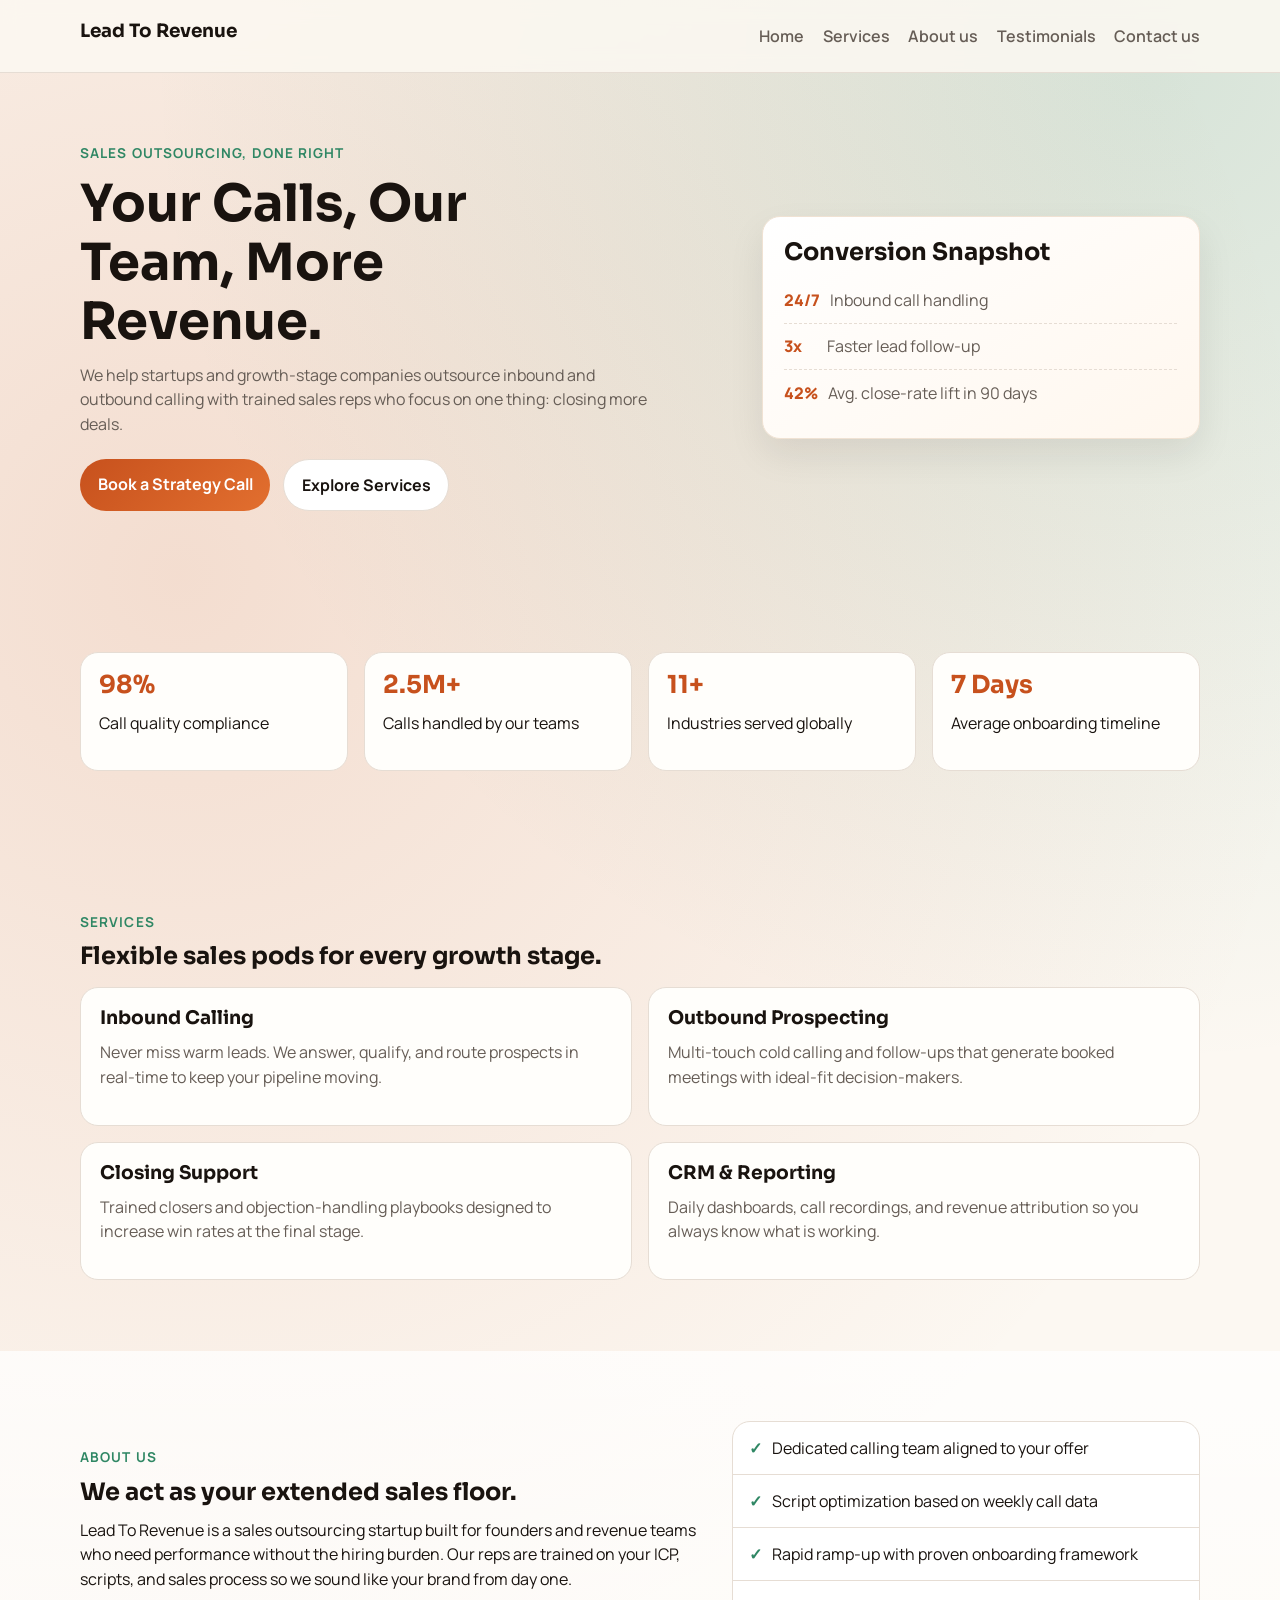
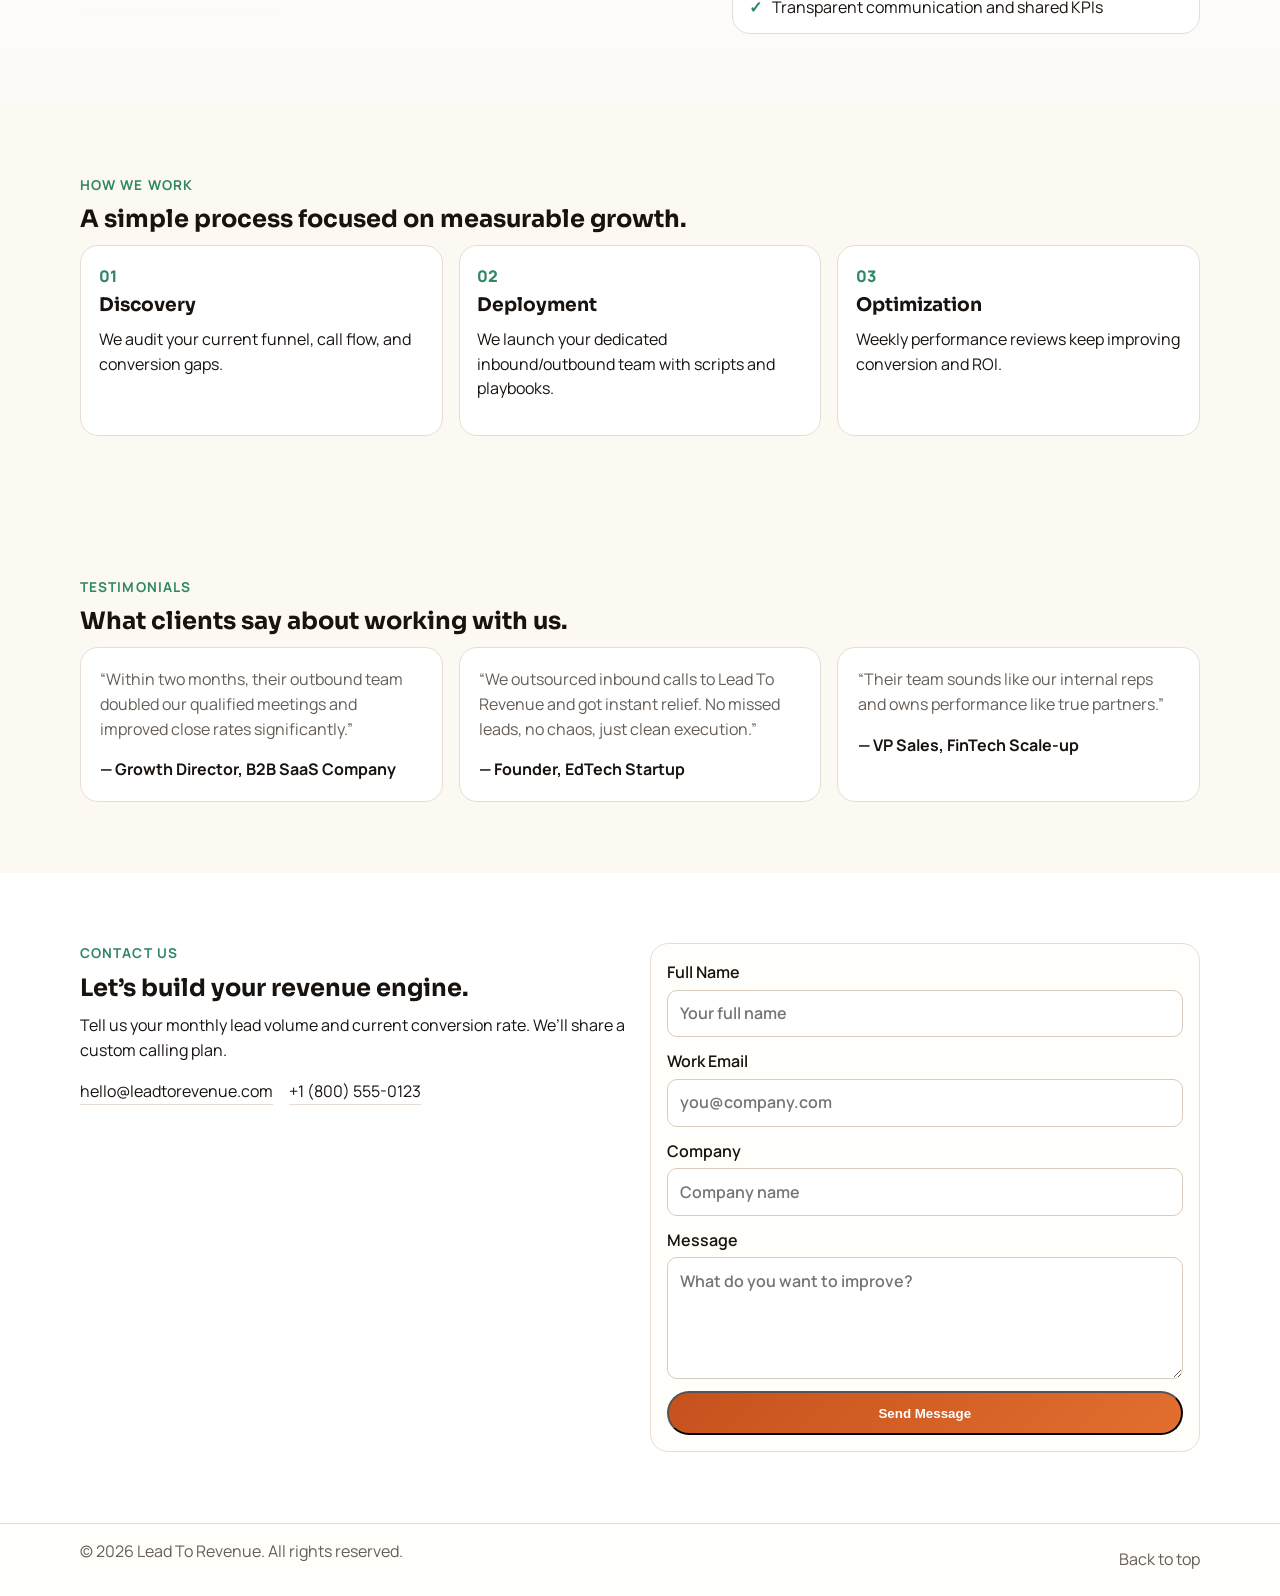
==== index.html @ 6b213354 "landing page" ====
<!DOCTYPE html>
<html lang="en">
  <head>
    <meta charset="UTF-8" />
    <meta name="viewport" content="width=device-width, initial-scale=1.0" />
    <title>Lead To Revenue | Sales Outsourcing That Closes</title>
    <meta
      name="description"
      content="Lead To Revenue helps growing companies outsource inbound and outbound calling with high-performing teams focused on conversions and revenue growth."
    />
    <link rel="preconnect" href="https://fonts.googleapis.com" />
    <link rel="preconnect" href="https://fonts.gstatic.com" crossorigin />
    <link
      href="https://fonts.googleapis.com/css2?family=Manrope:wght@400;500;600;700;800&family=Sora:wght@500;600;700;800&display=swap"
      rel="stylesheet"
    />
    <link rel="stylesheet" href="styles.css" />
  </head>
  <body>
    <header class="site-header" id="home">
      <div class="container nav-wrap">
        <a class="logo" href="#home">Lead To Revenue</a>
        <button class="menu-btn" aria-label="Toggle navigation">Menu</button>
        <nav>
          <a href="#home">Home</a>
          <a href="#services">Services</a>
          <a href="#about">About us</a>
          <a href="#testimonials">Testimonials</a>
          <a href="#contact">Contact us</a>
        </nav>
      </div>
    </header>

    <main>
      <section class="hero section">
        <div class="container hero-grid">
          <div>
            <p class="eyebrow">Sales Outsourcing, Done Right</p>
            <h1>Your Calls, Our Team, More Revenue.</h1>
            <p class="lead">
              We help startups and growth-stage companies outsource inbound and
              outbound calling with trained sales reps who focus on one thing:
              closing more deals.
            </p>
            <div class="hero-actions">
              <a class="btn btn-primary" href="#contact">Book a Strategy Call</a>
              <a class="btn btn-ghost" href="#services">Explore Services</a>
            </div>
          </div>
          <div class="hero-card">
            <h2>Conversion Snapshot</h2>
            <ul>
              <li><span>24/7</span> Inbound call handling</li>
              <li><span>3x</span> Faster lead follow-up</li>
              <li><span>42%</span> Avg. close-rate lift in 90 days</li>
            </ul>
          </div>
        </div>
      </section>

      <section class="section metrics">
        <div class="container metrics-grid">
          <article>
            <h3>98%</h3>
            <p>Call quality compliance</p>
          </article>
          <article>
            <h3>2.5M+</h3>
            <p>Calls handled by our teams</p>
          </article>
          <article>
            <h3>11+</h3>
            <p>Industries served globally</p>
          </article>
          <article>
            <h3>7 Days</h3>
            <p>Average onboarding timeline</p>
          </article>
        </div>
      </section>

      <section class="section" id="services">
        <div class="container">
          <p class="eyebrow">Services</p>
          <h2>Flexible sales pods for every growth stage.</h2>
          <div class="services-grid">
            <article class="service-card">
              <h3>Inbound Calling</h3>
              <p>
                Never miss warm leads. We answer, qualify, and route prospects
                in real-time to keep your pipeline moving.
              </p>
            </article>
            <article class="service-card">
              <h3>Outbound Prospecting</h3>
              <p>
                Multi-touch cold calling and follow-ups that generate booked
                meetings with ideal-fit decision-makers.
              </p>
            </article>
            <article class="service-card">
              <h3>Closing Support</h3>
              <p>
                Trained closers and objection-handling playbooks designed to
                increase win rates at the final stage.
              </p>
            </article>
            <article class="service-card">
              <h3>CRM & Reporting</h3>
              <p>
                Daily dashboards, call recordings, and revenue attribution so
                you always know what is working.
              </p>
            </article>
          </div>
        </div>
      </section>

      <section class="section split" id="about">
        <div class="container split-grid">
          <div>
            <p class="eyebrow">About us</p>
            <h2>We act as your extended sales floor.</h2>
            <p>
              Lead To Revenue is a sales outsourcing startup built for founders
              and revenue teams who need performance without the hiring burden.
              Our reps are trained on your ICP, scripts, and sales process so we
              sound like your brand from day one.
            </p>
          </div>
          <ul class="checklist">
            <li>Dedicated calling team aligned to your offer</li>
            <li>Script optimization based on weekly call data</li>
            <li>Rapid ramp-up with proven onboarding framework</li>
            <li>Transparent communication and shared KPIs</li>
          </ul>
        </div>
      </section>

      <section class="section" id="process">
        <div class="container">
          <p class="eyebrow">How we work</p>
          <h2>A simple process focused on measurable growth.</h2>
          <div class="process-grid">
            <article>
              <span>01</span>
              <h3>Discovery</h3>
              <p>We audit your current funnel, call flow, and conversion gaps.</p>
            </article>
            <article>
              <span>02</span>
              <h3>Deployment</h3>
              <p>
                We launch your dedicated inbound/outbound team with scripts and
                playbooks.
              </p>
            </article>
            <article>
              <span>03</span>
              <h3>Optimization</h3>
              <p>
                Weekly performance reviews keep improving conversion and ROI.
              </p>
            </article>
          </div>
        </div>
      </section>

      <section class="section" id="testimonials">
        <div class="container">
          <p class="eyebrow">Testimonials</p>
          <h2>What clients say about working with us.</h2>
          <div class="testimonials-grid">
            <blockquote>
              “Within two months, their outbound team doubled our qualified
              meetings and improved close rates significantly.”
              <cite>— Growth Director, B2B SaaS Company</cite>
            </blockquote>
            <blockquote>
              “We outsourced inbound calls to Lead To Revenue and got instant
              relief. No missed leads, no chaos, just clean execution.”
              <cite>— Founder, EdTech Startup</cite>
            </blockquote>
            <blockquote>
              “Their team sounds like our internal reps and owns performance like
              true partners.”
              <cite>— VP Sales, FinTech Scale-up</cite>
            </blockquote>
          </div>
        </div>
      </section>

      <section class="section contact" id="contact">
        <div class="container contact-grid">
          <div>
            <p class="eyebrow">Contact us</p>
            <h2>Let’s build your revenue engine.</h2>
            <p>
              Tell us your monthly lead volume and current conversion rate. We’ll
              share a custom calling plan.
            </p>
            <div class="contact-links">
              <a href="mailto:hello@leadtorevenue.com">hello@leadtorevenue.com</a>
              <a href="tel:+18005550123">+1 (800) 555-0123</a>
            </div>
          </div>
          <form class="contact-form">
            <label>
              Full Name
              <input type="text" name="name" placeholder="Your full name" required />
            </label>
            <label>
              Work Email
              <input type="email" name="email" placeholder="you@company.com" required />
            </label>
            <label>
              Company
              <input type="text" name="company" placeholder="Company name" required />
            </label>
            <label>
              Message
              <textarea name="message" rows="4" placeholder="What do you want to improve?" required></textarea>
            </label>
            <button type="submit" class="btn btn-primary">Send Message</button>
          </form>
        </div>
      </section>
    </main>

    <footer class="site-footer">
      <div class="container footer-wrap">
        <p>© <span id="year"></span> Lead To Revenue. All rights reserved.</p>
        <a href="#home">Back to top</a>
      </div>
    </footer>

    <script src="script.js"></script>
  </body>
</html>
---- styles.css ----
:root {
  --bg: #fcf8f2;
  --bg-alt: #fffefb;
  --text: #19130f;
  --muted: #665d56;
  --line: #e6ddd4;
  --brand: #c7511d;
  --brand-2: #2f8764;
  --card: #fff7ee;
  --radius: 18px;
  --shadow: 0 16px 36px rgba(26, 15, 8, 0.08);
}

* {
  box-sizing: border-box;
}

html {
  scroll-behavior: smooth;
}

body {
  margin: 0;
  color: var(--text);
  font-family: "Manrope", sans-serif;
  background:
    radial-gradient(circle at 14% 18%, rgba(199, 81, 29, 0.16), transparent 40%),
    radial-gradient(circle at 90% 2%, rgba(47, 135, 100, 0.18), transparent 30%),
    var(--bg);
  line-height: 1.55;
}

h1,
h2,
h3,
.logo {
  font-family: "Sora", sans-serif;
  margin: 0 0 0.7rem;
  line-height: 1.15;
}

p {
  margin: 0 0 1rem;
}

a {
  color: inherit;
  text-decoration: none;
}

.container {
  width: min(1120px, calc(100% - 2.4rem));
  margin-inline: auto;
}

.section {
  padding: 4.4rem 0;
}

.eyebrow {
  font-size: 0.85rem;
  letter-spacing: 0.08em;
  text-transform: uppercase;
  color: var(--brand-2);
  font-weight: 700;
  margin-bottom: 0.65rem;
}

.site-header {
  position: sticky;
  top: 0;
  z-index: 10;
  backdrop-filter: blur(10px);
  background: rgba(252, 248, 242, 0.86);
  border-bottom: 1px solid var(--line);
}

.nav-wrap {
  display: flex;
  align-items: center;
  justify-content: space-between;
  gap: 1rem;
  min-height: 72px;
}

.logo {
  font-size: 1.15rem;
  font-weight: 700;
}

nav {
  display: flex;
  gap: 1.15rem;
  font-weight: 600;
  color: var(--muted);
}

nav a:hover {
  color: var(--brand);
}

.menu-btn {
  display: none;
  border: 1px solid var(--line);
  background: #fff;
  border-radius: 999px;
  padding: 0.5rem 0.85rem;
  font-weight: 700;
}

.hero-grid {
  display: grid;
  grid-template-columns: 1.2fr 0.8fr;
  gap: 1.5rem;
  align-items: center;
}

h1 {
  font-size: clamp(2rem, 4vw, 3.3rem);
  max-width: 11ch;
}

.lead {
  max-width: 58ch;
  color: var(--muted);
}

.hero-actions {
  display: flex;
  gap: 0.8rem;
  margin-top: 1.4rem;
}

.btn {
  padding: 0.78rem 1.1rem;
  border-radius: 999px;
  font-weight: 700;
  transition: transform 180ms ease;
}

.btn:hover {
  transform: translateY(-2px);
}

.btn-primary {
  background: linear-gradient(135deg, var(--brand), #e26f2f);
  color: #fff;
}

.btn-ghost {
  border: 1px solid var(--line);
  background: #fff;
}

.hero-card {
  background: linear-gradient(150deg, #fff, var(--card));
  border: 1px solid #f0e2d3;
  border-radius: var(--radius);
  box-shadow: var(--shadow);
  padding: 1.35rem;
}

.hero-card ul {
  list-style: none;
  margin: 0;
  padding: 0;
}

.hero-card li {
  display: flex;
  gap: 0.6rem;
  padding: 0.65rem 0;
  border-top: 1px dashed var(--line);
  color: var(--muted);
}

.hero-card li:first-child {
  border-top: 0;
}

.hero-card span {
  color: var(--brand);
  font-weight: 800;
  min-width: 3ch;
}

.metrics-grid,
.services-grid,
.testimonials-grid,
.process-grid {
  display: grid;
  gap: 1rem;
}

.metrics-grid {
  grid-template-columns: repeat(4, minmax(0, 1fr));
}

.metrics article {
  border: 1px solid var(--line);
  border-radius: var(--radius);
  padding: 1.15rem;
  background: var(--bg-alt);
}

.metrics h3 {
  font-size: 1.55rem;
  color: var(--brand);
}

.services-grid {
  grid-template-columns: repeat(2, minmax(0, 1fr));
  margin-top: 1rem;
}

.service-card {
  background: var(--bg-alt);
  border: 1px solid var(--line);
  border-radius: var(--radius);
  padding: 1.2rem;
}

.service-card p,
blockquote {
  color: var(--muted);
}

.split {
  background: linear-gradient(180deg, rgba(255, 255, 255, 0.75), rgba(255, 255, 255, 0.45));
}

.split-grid {
  display: grid;
  grid-template-columns: 1.15fr 0.85fr;
  gap: 1.2rem;
  align-items: center;
}

.checklist {
  list-style: none;
  margin: 0;
  padding: 0;
  background: #fff;
  border: 1px solid var(--line);
  border-radius: var(--radius);
}

.checklist li {
  padding: 0.85rem 1rem;
  border-top: 1px solid var(--line);
}

.checklist li:first-child {
  border-top: 0;
}

.checklist li::before {
  content: "✓";
  color: var(--brand-2);
  margin-right: 0.6rem;
  font-weight: 700;
}

.process-grid {
  grid-template-columns: repeat(3, minmax(0, 1fr));
}

.process-grid article {
  border-radius: var(--radius);
  padding: 1.1rem;
  border: 1px solid var(--line);
  background: #fff;
}

.process-grid span {
  display: inline-block;
  font-weight: 800;
  color: var(--brand-2);
  margin-bottom: 0.35rem;
}

.testimonials-grid {
  grid-template-columns: repeat(3, minmax(0, 1fr));
}

blockquote {
  margin: 0;
  border-radius: var(--radius);
  padding: 1.2rem;
  background: #fff;
  border: 1px solid var(--line);
}

cite {
  display: block;
  margin-top: 1rem;
  color: var(--text);
  font-style: normal;
  font-weight: 700;
}

.contact {
  background: #fff;
}

.contact-grid {
  display: grid;
  grid-template-columns: 1fr 1fr;
  gap: 1.2rem;
}

.contact-links {
  display: flex;
  gap: 1rem;
  flex-wrap: wrap;
}

.contact-links a {
  border-bottom: 1px solid var(--line);
}

.contact-form {
  display: grid;
  gap: 0.75rem;
  border: 1px solid var(--line);
  border-radius: var(--radius);
  padding: 1rem;
  background: var(--bg-alt);
}

label {
  display: grid;
  gap: 0.3rem;
  font-weight: 600;
}

input,
textarea {
  width: 100%;
  border: 1px solid #d8cbc0;
  border-radius: 10px;
  padding: 0.65rem 0.75rem;
  font: inherit;
}

.site-footer {
  border-top: 1px solid var(--line);
  background: var(--bg-alt);
}

.footer-wrap {
  display: flex;
  justify-content: space-between;
  align-items: center;
  min-height: 72px;
  color: var(--muted);
}

@media (max-width: 920px) {
  .hero-grid,
  .split-grid,
  .contact-grid,
  .process-grid,
  .testimonials-grid,
  .metrics-grid,
  .services-grid {
    grid-template-columns: 1fr;
  }

  .menu-btn {
    display: inline-flex;
  }

  nav {
    position: absolute;
    top: 72px;
    right: 1.1rem;
    left: 1.1rem;
    border: 1px solid var(--line);
    border-radius: 16px;
    padding: 0.8rem;
    background: #fffcf8;
    flex-direction: column;
    transform-origin: top;
    transform: scaleY(0);
    opacity: 0;
    pointer-events: none;
    transition: 160ms ease;
  }

  body.menu-open nav {
    transform: scaleY(1);
    opacity: 1;
    pointer-events: auto;
  }
}
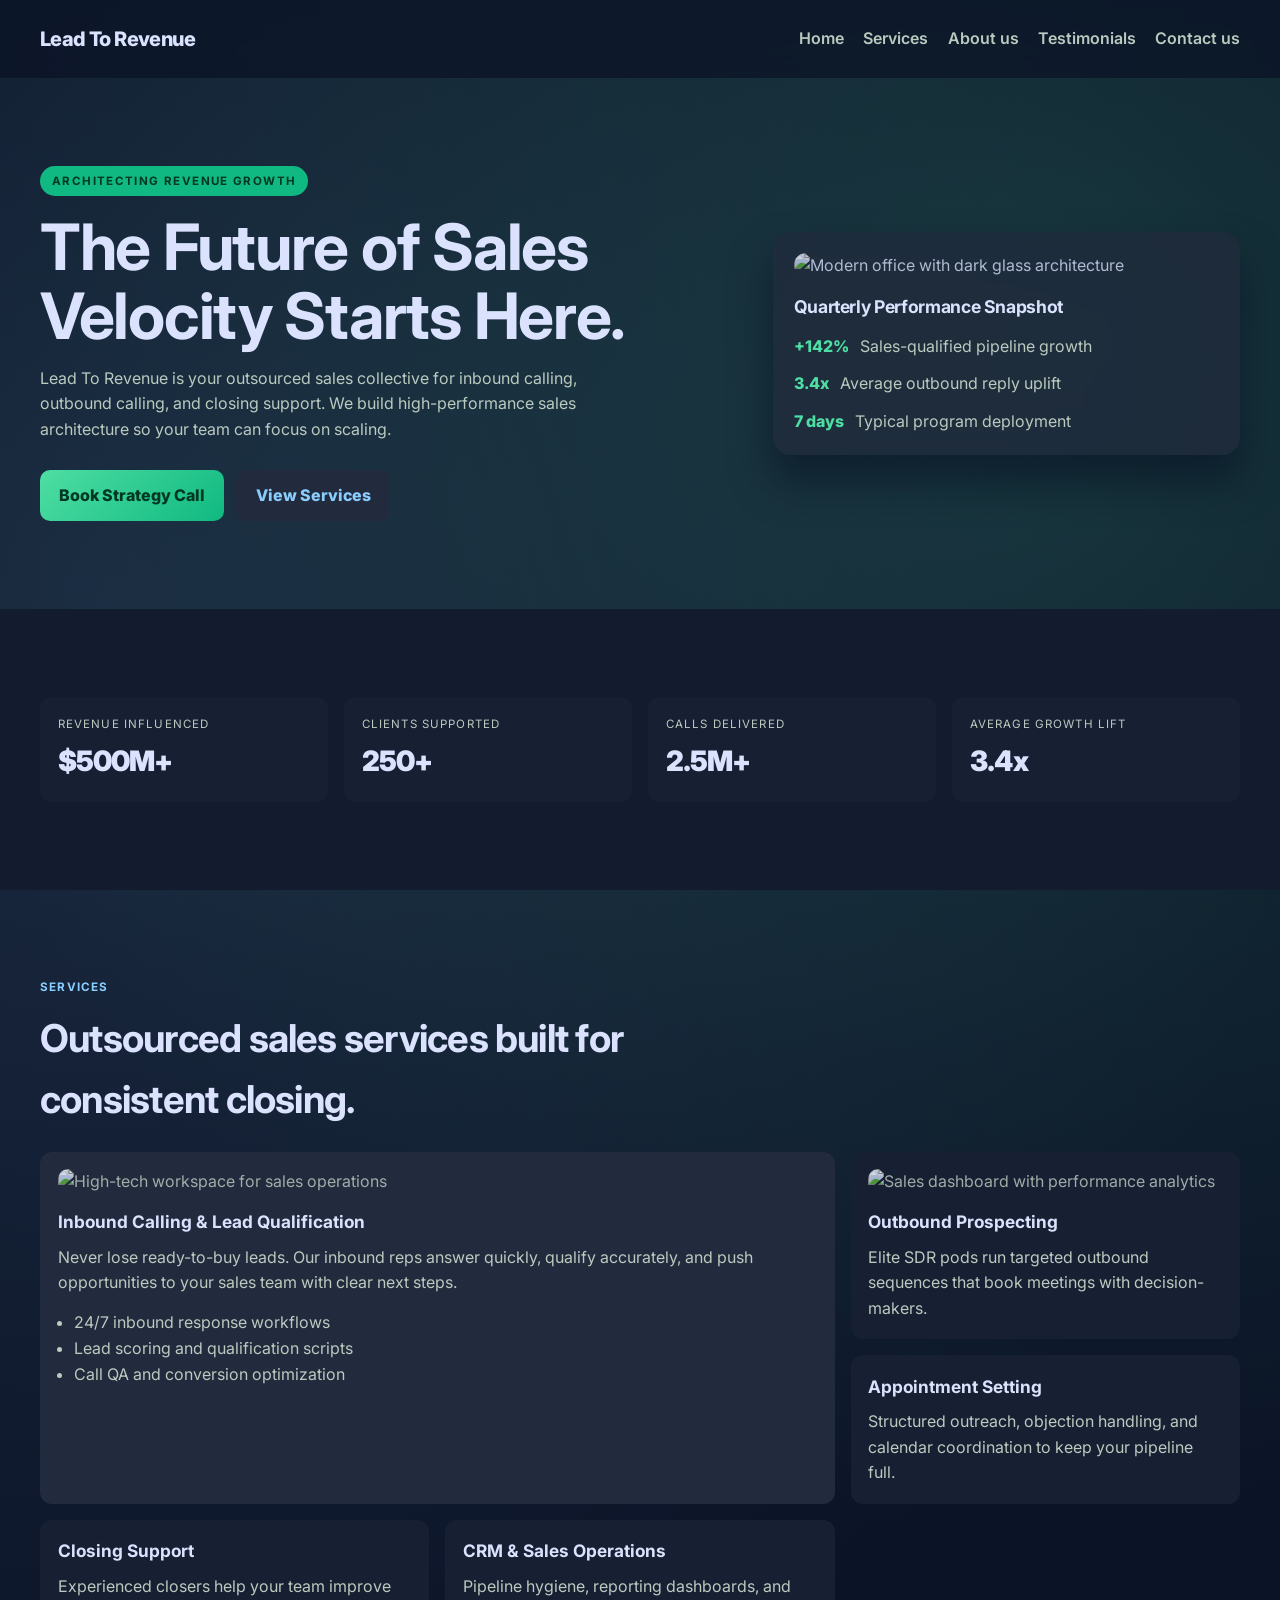
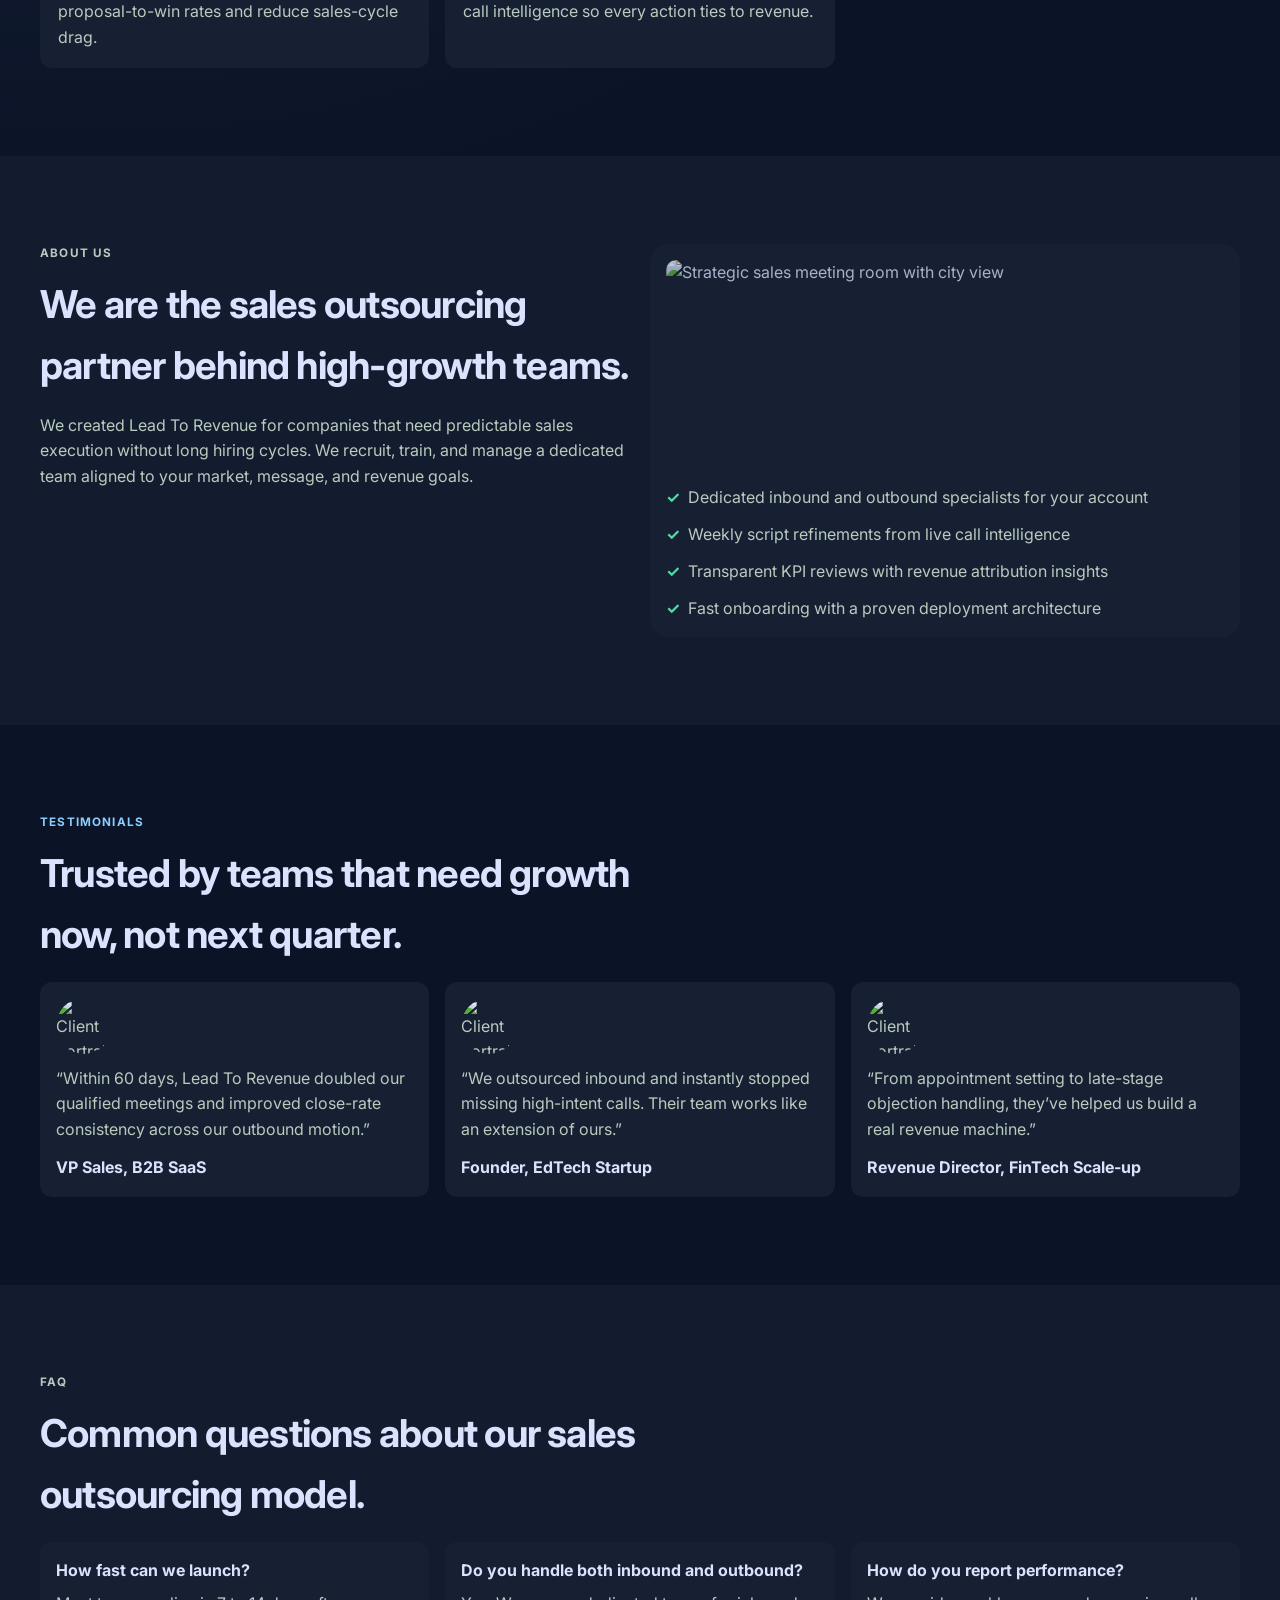
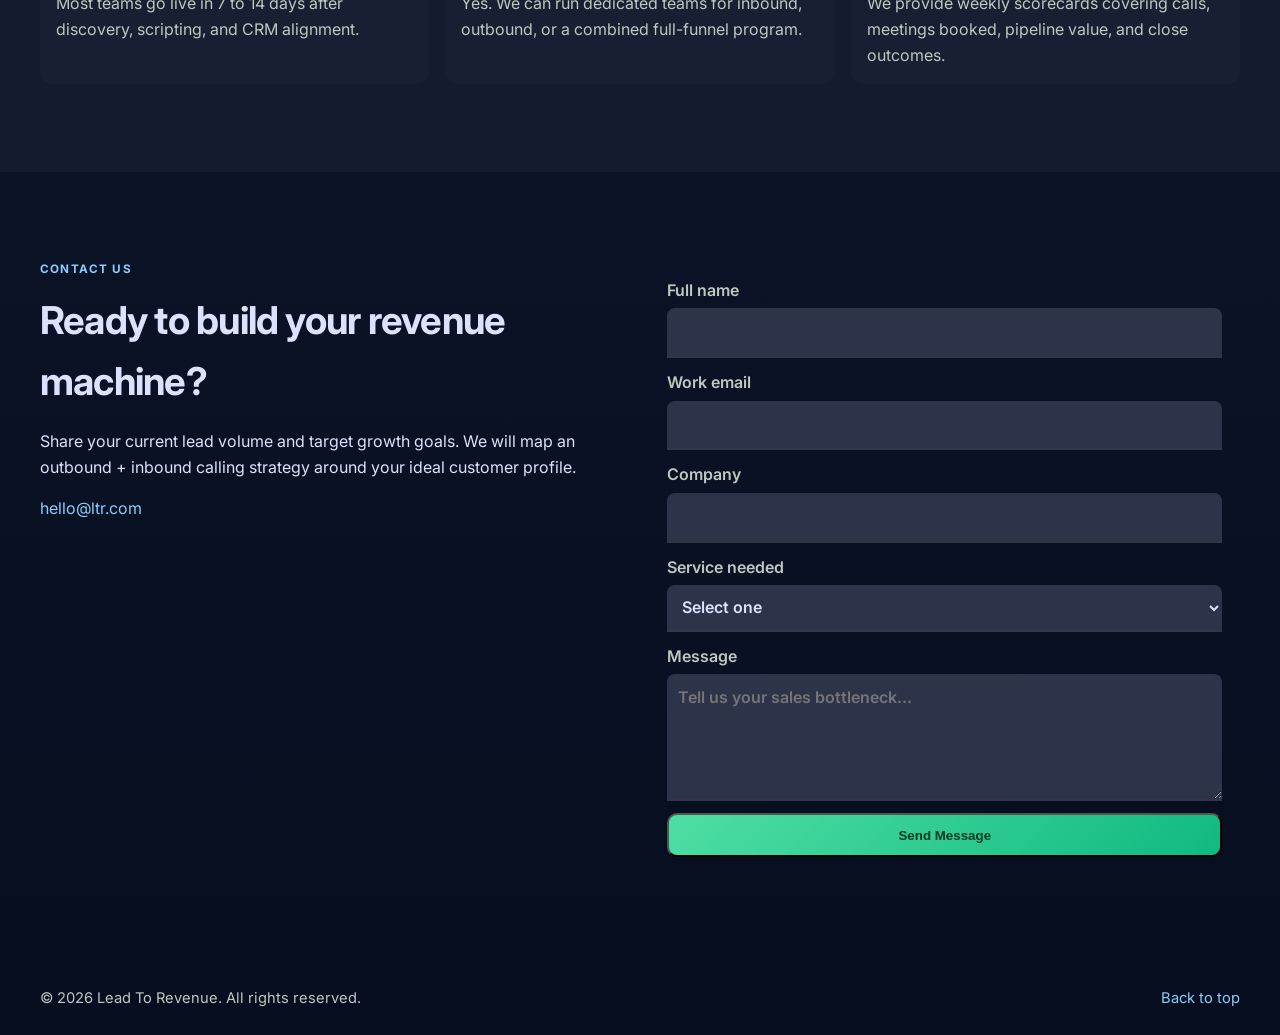
==== commit 1f27565e: "UI major revamp" ====
--- a/index.html
+++ b/index.html
@@ -3,25 +3,78 @@
   <head>
     <meta charset="UTF-8" />
     <meta name="viewport" content="width=device-width, initial-scale=1.0" />
-    <title>Lead To Revenue | Sales Outsourcing That Closes</title>
+    <title>Lead To Revenue | Sales Outsourcing for Inbound, Outbound & Closers</title>
     <meta
       name="description"
-      content="Lead To Revenue helps growing companies outsource inbound and outbound calling with high-performing teams focused on conversions and revenue growth."
-    />
+      content="Lead To Revenue helps companies outsource inbound calling, outbound prospecting, and closing support with a high-performance sales collective that drives qualified pipeline and revenue growth."
+    />
+    <meta
+      name="keywords"
+      content="sales outsourcing, inbound calling, outbound calling, appointment setting, SDR outsourcing, remote closers, lead generation, B2B sales support"
+    />
+    <meta name="robots" content="index,follow" />
+    <meta name="author" content="Lead To Revenue" />
+    <link rel="canonical" href="https://leadtorevenue.com/" />
+
+    <meta property="og:type" content="website" />
+    <meta property="og:title" content="Lead To Revenue | Sales Outsourcing That Closes" />
+    <meta
+      property="og:description"
+      content="Scale your revenue engine with outsourced inbound and outbound calling teams plus expert closing support."
+    />
+    <meta property="og:url" content="https://leadtorevenue.com/" />
+    <meta property="og:site_name" content="Lead To Revenue" />
+    <meta property="og:image" content="https://lh3.googleusercontent.com/aida-public/[base64]" />
+
+    <meta name="twitter:card" content="summary_large_image" />
+    <meta name="twitter:title" content="Lead To Revenue | Sales Outsourcing That Closes" />
+    <meta
+      name="twitter:description"
+      content="Outsource inbound and outbound calling with a team focused on meetings, pipeline and closed revenue."
+    />
+    <meta name="twitter:image" content="https://lh3.googleusercontent.com/aida-public/[base64]" />
+
     <link rel="preconnect" href="https://fonts.googleapis.com" />
     <link rel="preconnect" href="https://fonts.gstatic.com" crossorigin />
     <link
-      href="https://fonts.googleapis.com/css2?family=Manrope:wght@400;500;600;700;800&family=Sora:wght@500;600;700;800&display=swap"
+      href="https://fonts.googleapis.com/css2?family=Inter:wght@400;500;600;700;800;900&display=swap"
       rel="stylesheet"
     />
-    <link rel="stylesheet" href="styles.css" />
+
+    <link rel="stylesheet" href="/styles.css" />
+
+    <script type="application/ld+json">
+      {
+        "@context": "https://schema.org",
+        "@type": "Organization",
+        "name": "Lead To Revenue",
+        "url": "https://leadtorevenue.com",
+        "logo": "https://leadtorevenue.com/logo.png",
+        "description": "Sales outsourcing company for inbound calling, outbound prospecting and closing support.",
+        "email": "hello@ltr.com",
+        "sameAs": []
+      }
+    </script>
+    <script type="application/ld+json">
+      {
+        "@context": "https://schema.org",
+        "@type": "Service",
+        "serviceType": "Sales Outsourcing",
+        "provider": {
+          "@type": "Organization",
+          "name": "Lead To Revenue"
+        },
+        "areaServed": "Global",
+        "description": "Outsourced inbound calling, outbound lead generation, appointment setting and closing support for growing companies."
+      }
+    </script>
   </head>
   <body>
     <header class="site-header" id="home">
       <div class="container nav-wrap">
-        <a class="logo" href="#home">Lead To Revenue</a>
-        <button class="menu-btn" aria-label="Toggle navigation">Menu</button>
-        <nav>
+        <a class="brand" href="#home" aria-label="Lead To Revenue home">Lead To Revenue</a>
+        <button class="menu-btn" type="button" aria-label="Open navigation" aria-expanded="false">Menu</button>
+        <nav class="main-nav" aria-label="Primary">
           <a href="#home">Home</a>
           <a href="#services">Services</a>
           <a href="#about">About us</a>
@@ -34,194 +87,238 @@
     <main>
       <section class="hero section">
         <div class="container hero-grid">
-          <div>
-            <p class="eyebrow">Sales Outsourcing, Done Right</p>
-            <h1>Your Calls, Our Team, More Revenue.</h1>
-            <p class="lead">
-              We help startups and growth-stage companies outsource inbound and
-              outbound calling with trained sales reps who focus on one thing:
-              closing more deals.
+          <div class="hero-copy">
+            <p class="chip">Architecting Revenue Growth</p>
+            <h1>The Future of Sales Velocity Starts Here.</h1>
+            <p>
+              Lead To Revenue is your outsourced sales collective for inbound calling,
+              outbound calling, and closing support. We build high-performance sales
+              architecture so your team can focus on scaling.
             </p>
             <div class="hero-actions">
-              <a class="btn btn-primary" href="#contact">Book a Strategy Call</a>
-              <a class="btn btn-ghost" href="#services">Explore Services</a>
+              <a href="#contact" class="btn primary">Book Strategy Call</a>
+              <a href="#services" class="btn secondary">View Services</a>
             </div>
           </div>
-          <div class="hero-card">
-            <h2>Conversion Snapshot</h2>
+          <aside class="glass-panel" aria-label="Growth metrics">
+            <img
+              class="hero-image"
+              src="https://lh3.googleusercontent.com/aida-public/[base64]"
+              alt="Modern office with dark glass architecture"
+              loading="eager"
+            />
+            <h2>Quarterly Performance Snapshot</h2>
             <ul>
-              <li><span>24/7</span> Inbound call handling</li>
-              <li><span>3x</span> Faster lead follow-up</li>
-              <li><span>42%</span> Avg. close-rate lift in 90 days</li>
+              <li><span>+142%</span> Sales-qualified pipeline growth</li>
+              <li><span>3.4x</span> Average outbound reply uplift</li>
+              <li><span>7 days</span> Typical program deployment</li>
             </ul>
-          </div>
-        </div>
-      </section>
-
-      <section class="section metrics">
+          </aside>
+        </div>
+      </section>
+
+      <section class="section metrics" aria-label="Business outcomes">
         <div class="container metrics-grid">
           <article>
-            <h3>98%</h3>
-            <p>Call quality compliance</p>
+            <p class="metric-label">Revenue Influenced</p>
+            <p class="metric-value">$500M+</p>
           </article>
           <article>
-            <h3>2.5M+</h3>
-            <p>Calls handled by our teams</p>
+            <p class="metric-label">Clients Supported</p>
+            <p class="metric-value">250+</p>
           </article>
           <article>
-            <h3>11+</h3>
-            <p>Industries served globally</p>
+            <p class="metric-label">Calls Delivered</p>
+            <p class="metric-value">2.5M+</p>
           </article>
           <article>
-            <h3>7 Days</h3>
-            <p>Average onboarding timeline</p>
+            <p class="metric-label">Average Growth Lift</p>
+            <p class="metric-value">3.4x</p>
           </article>
         </div>
       </section>
 
       <section class="section" id="services">
         <div class="container">
-          <p class="eyebrow">Services</p>
-          <h2>Flexible sales pods for every growth stage.</h2>
-          <div class="services-grid">
+          <p class="kicker">Services</p>
+          <h2>Outsourced sales services built for consistent closing.</h2>
+          <div class="service-grid">
+            <article class="service-card featured">
+              <img
+                class="card-image"
+                src="https://lh3.googleusercontent.com/aida-public/[base64]"
+                alt="High-tech workspace for sales operations"
+                loading="lazy"
+              />
+              <h3>Inbound Calling & Lead Qualification</h3>
+              <p>
+                Never lose ready-to-buy leads. Our inbound reps answer quickly,
+                qualify accurately, and push opportunities to your sales team with
+                clear next steps.
+              </p>
+              <ul>
+                <li>24/7 inbound response workflows</li>
+                <li>Lead scoring and qualification scripts</li>
+                <li>Call QA and conversion optimization</li>
+              </ul>
+            </article>
             <article class="service-card">
-              <h3>Inbound Calling</h3>
-              <p>
-                Never miss warm leads. We answer, qualify, and route prospects
-                in real-time to keep your pipeline moving.
-              </p>
+              <img
+                class="card-image"
+                src="https://lh3.googleusercontent.com/aida-public/[base64]"
+                alt="Sales dashboard with performance analytics"
+                loading="lazy"
+              />
+              <h3>Outbound Prospecting</h3>
+              <p>Elite SDR pods run targeted outbound sequences that book meetings with decision-makers.</p>
             </article>
             <article class="service-card">
-              <h3>Outbound Prospecting</h3>
-              <p>
-                Multi-touch cold calling and follow-ups that generate booked
-                meetings with ideal-fit decision-makers.
-              </p>
+              <h3>Appointment Setting</h3>
+              <p>Structured outreach, objection handling, and calendar coordination to keep your pipeline full.</p>
             </article>
             <article class="service-card">
               <h3>Closing Support</h3>
-              <p>
-                Trained closers and objection-handling playbooks designed to
-                increase win rates at the final stage.
-              </p>
+              <p>Experienced closers help your team improve proposal-to-win rates and reduce sales-cycle drag.</p>
             </article>
             <article class="service-card">
-              <h3>CRM & Reporting</h3>
-              <p>
-                Daily dashboards, call recordings, and revenue attribution so
-                you always know what is working.
-              </p>
-            </article>
-          </div>
-        </div>
-      </section>
-
-      <section class="section split" id="about">
-        <div class="container split-grid">
+              <h3>CRM & Sales Operations</h3>
+              <p>Pipeline hygiene, reporting dashboards, and call intelligence so every action ties to revenue.</p>
+            </article>
+          </div>
+        </div>
+      </section>
+
+      <section class="section about" id="about">
+        <div class="container two-col">
           <div>
-            <p class="eyebrow">About us</p>
-            <h2>We act as your extended sales floor.</h2>
+            <p class="kicker">About us</p>
+            <h2>We are the sales outsourcing partner behind high-growth teams.</h2>
             <p>
-              Lead To Revenue is a sales outsourcing startup built for founders
-              and revenue teams who need performance without the hiring burden.
-              Our reps are trained on your ICP, scripts, and sales process so we
-              sound like your brand from day one.
+              We created Lead To Revenue for companies that need predictable sales
+              execution without long hiring cycles. We recruit, train, and manage a
+              dedicated team aligned to your market, message, and revenue goals.
             </p>
           </div>
-          <ul class="checklist">
-            <li>Dedicated calling team aligned to your offer</li>
-            <li>Script optimization based on weekly call data</li>
-            <li>Rapid ramp-up with proven onboarding framework</li>
-            <li>Transparent communication and shared KPIs</li>
-          </ul>
-        </div>
-      </section>
-
-      <section class="section" id="process">
-        <div class="container">
-          <p class="eyebrow">How we work</p>
-          <h2>A simple process focused on measurable growth.</h2>
-          <div class="process-grid">
-            <article>
-              <span>01</span>
-              <h3>Discovery</h3>
-              <p>We audit your current funnel, call flow, and conversion gaps.</p>
-            </article>
-            <article>
-              <span>02</span>
-              <h3>Deployment</h3>
-              <p>
-                We launch your dedicated inbound/outbound team with scripts and
-                playbooks.
-              </p>
-            </article>
-            <article>
-              <span>03</span>
-              <h3>Optimization</h3>
-              <p>
-                Weekly performance reviews keep improving conversion and ROI.
-              </p>
-            </article>
+          <div class="points">
+            <img
+              class="about-image"
+              src="https://lh3.googleusercontent.com/aida-public/[base64]"
+              alt="Strategic sales meeting room with city view"
+              loading="lazy"
+            />
+            <p>Dedicated inbound and outbound specialists for your account</p>
+            <p>Weekly script refinements from live call intelligence</p>
+            <p>Transparent KPI reviews with revenue attribution insights</p>
+            <p>Fast onboarding with a proven deployment architecture</p>
           </div>
         </div>
       </section>
 
       <section class="section" id="testimonials">
         <div class="container">
-          <p class="eyebrow">Testimonials</p>
-          <h2>What clients say about working with us.</h2>
-          <div class="testimonials-grid">
+          <p class="kicker">Testimonials</p>
+          <h2>Trusted by teams that need growth now, not next quarter.</h2>
+          <div class="testimonial-grid">
             <blockquote>
-              “Within two months, their outbound team doubled our qualified
-              meetings and improved close rates significantly.”
-              <cite>— Growth Director, B2B SaaS Company</cite>
+              <img
+                class="avatar"
+                src="https://lh3.googleusercontent.com/aida-public/[base64]"
+                alt="Client portrait"
+                loading="lazy"
+              />
+              “Within 60 days, Lead To Revenue doubled our qualified meetings and
+              improved close-rate consistency across our outbound motion.”
+              <cite>VP Sales, B2B SaaS</cite>
             </blockquote>
             <blockquote>
-              “We outsourced inbound calls to Lead To Revenue and got instant
-              relief. No missed leads, no chaos, just clean execution.”
-              <cite>— Founder, EdTech Startup</cite>
+              <img
+                class="avatar"
+                src="https://lh3.googleusercontent.com/aida-public/[base64]"
+                alt="Client portrait"
+                loading="lazy"
+              />
+              “We outsourced inbound and instantly stopped missing high-intent
+              calls. Their team works like an extension of ours.”
+              <cite>Founder, EdTech Startup</cite>
             </blockquote>
             <blockquote>
-              “Their team sounds like our internal reps and owns performance like
-              true partners.”
-              <cite>— VP Sales, FinTech Scale-up</cite>
+              <img
+                class="avatar"
+                src="https://lh3.googleusercontent.com/aida-public/[base64]"
+                alt="Client portrait"
+                loading="lazy"
+              />
+              “From appointment setting to late-stage objection handling, they’ve
+              helped us build a real revenue machine.”
+              <cite>Revenue Director, FinTech Scale-up</cite>
             </blockquote>
           </div>
         </div>
       </section>
 
+      <section class="section faq" id="faq">
+        <div class="container">
+          <p class="kicker">FAQ</p>
+          <h2>Common questions about our sales outsourcing model.</h2>
+          <div class="faq-grid">
+            <article>
+              <h3>How fast can we launch?</h3>
+              <p>Most teams go live in 7 to 14 days after discovery, scripting, and CRM alignment.</p>
+            </article>
+            <article>
+              <h3>Do you handle both inbound and outbound?</h3>
+              <p>Yes. We can run dedicated teams for inbound, outbound, or a combined full-funnel program.</p>
+            </article>
+            <article>
+              <h3>How do you report performance?</h3>
+              <p>We provide weekly scorecards covering calls, meetings booked, pipeline value, and close outcomes.</p>
+            </article>
+          </div>
+        </div>
+      </section>
+
       <section class="section contact" id="contact">
-        <div class="container contact-grid">
+        <div class="container two-col">
           <div>
-            <p class="eyebrow">Contact us</p>
-            <h2>Let’s build your revenue engine.</h2>
+            <p class="kicker">Contact us</p>
+            <h2>Ready to build your revenue machine?</h2>
             <p>
-              Tell us your monthly lead volume and current conversion rate. We’ll
-              share a custom calling plan.
+              Share your current lead volume and target growth goals. We will map an
+              outbound + inbound calling strategy around your ideal customer profile.
             </p>
-            <div class="contact-links">
-              <a href="mailto:hello@leadtorevenue.com">hello@leadtorevenue.com</a>
-              <a href="tel:+18005550123">+1 (800) 555-0123</a>
+            <div class="contact-list">
+              <a href="mailto:hello@ltr.com">hello@ltr.com</a>
             </div>
           </div>
-          <form class="contact-form">
-            <label>
-              Full Name
-              <input type="text" name="name" placeholder="Your full name" required />
-            </label>
-            <label>
-              Work Email
-              <input type="email" name="email" placeholder="you@company.com" required />
+          <form class="contact-form" action="#" method="post">
+            <label>
+              Full name
+              <input type="text" name="name" autocomplete="name" required />
+            </label>
+            <label>
+              Work email
+              <input type="email" name="email" autocomplete="email" required />
             </label>
             <label>
               Company
-              <input type="text" name="company" placeholder="Company name" required />
+              <input type="text" name="company" autocomplete="organization" required />
+            </label>
+            <label>
+              Service needed
+              <select name="service" required>
+                <option value="">Select one</option>
+                <option>Inbound Calling</option>
+                <option>Outbound Prospecting</option>
+                <option>Appointment Setting</option>
+                <option>Closing Support</option>
+                <option>Let's discuss on call</option>
+              </select>
             </label>
             <label>
               Message
-              <textarea name="message" rows="4" placeholder="What do you want to improve?" required></textarea>
-            </label>
-            <button type="submit" class="btn btn-primary">Send Message</button>
+              <textarea name="message" rows="4" placeholder="Tell us your sales bottleneck..." required></textarea>
+            </label>
+            <button type="submit" class="btn primary">Send Message</button>
           </form>
         </div>
       </section>
@@ -234,6 +331,6 @@
       </div>
     </footer>
 
-    <script src="script.js"></script>
+    <script src="/script.js"></script>
   </body>
 </html>
--- a/styles.css
+++ b/styles.css
@@ -1,14 +1,19 @@
 :root {
-  --bg: #fcf8f2;
-  --bg-alt: #fffefb;
-  --text: #19130f;
-  --muted: #665d56;
-  --line: #e6ddd4;
-  --brand: #c7511d;
-  --brand-2: #2f8764;
-  --card: #fff7ee;
-  --radius: 18px;
-  --shadow: 0 16px 36px rgba(26, 15, 8, 0.08);
+  --surface: #0b1326;
+  --surface-low: #131b2e;
+  --surface-container: #171f33;
+  --surface-high: #222a3d;
+  --surface-highest: #2d3449;
+  --surface-lowest: #060e20;
+  --on-surface: #dae2fd;
+  --on-surface-variant: #bbcabf;
+  --outline-variant: rgba(60, 74, 66, 0.18);
+  --primary: #4edea3;
+  --primary-container: #10b981;
+  --secondary: #89ceff;
+  --on-primary: #003824;
+  --radius-lg: 12px;
+  --radius-xl: 18px;
 }
 
 * {
@@ -21,374 +26,460 @@
 
 body {
   margin: 0;
-  color: var(--text);
-  font-family: "Manrope", sans-serif;
-  background:
-    radial-gradient(circle at 14% 18%, rgba(199, 81, 29, 0.16), transparent 40%),
-    radial-gradient(circle at 90% 2%, rgba(47, 135, 100, 0.18), transparent 30%),
-    var(--bg);
-  line-height: 1.55;
+  font-family: "Inter", sans-serif;
+  background: radial-gradient(circle at 85% 8%, rgba(78, 222, 163, 0.16), transparent 30%),
+    radial-gradient(circle at 8% 15%, rgba(137, 206, 255, 0.12), transparent 32%),
+    var(--surface);
+  color: var(--on-surface);
+  line-height: 1.6;
+}
+
+a {
+  color: inherit;
+  text-decoration: none;
 }
 
 h1,
 h2,
 h3,
-.logo {
-  font-family: "Sora", sans-serif;
-  margin: 0 0 0.7rem;
-  line-height: 1.15;
-}
-
 p {
-  margin: 0 0 1rem;
-}
-
-a {
-  color: inherit;
-  text-decoration: none;
+  margin: 0;
 }
 
 .container {
-  width: min(1120px, calc(100% - 2.4rem));
+  width: min(1200px, calc(100% - 2.4rem));
   margin-inline: auto;
 }
 
 .section {
-  padding: 4.4rem 0;
-}
-
-.eyebrow {
-  font-size: 0.85rem;
-  letter-spacing: 0.08em;
-  text-transform: uppercase;
-  color: var(--brand-2);
-  font-weight: 700;
-  margin-bottom: 0.65rem;
+  padding: 88px 0;
 }
 
 .site-header {
   position: sticky;
   top: 0;
-  z-index: 10;
+  z-index: 20;
+  background: rgba(11, 19, 38, 0.74);
   backdrop-filter: blur(10px);
-  background: rgba(252, 248, 242, 0.86);
-  border-bottom: 1px solid var(--line);
 }
 
 .nav-wrap {
+  min-height: 78px;
   display: flex;
+  justify-content: space-between;
   align-items: center;
-  justify-content: space-between;
   gap: 1rem;
-  min-height: 72px;
-}
-
-.logo {
-  font-size: 1.15rem;
-  font-weight: 700;
-}
-
-nav {
+}
+
+.brand {
+  font-weight: 800;
+  letter-spacing: -0.03em;
+  font-size: 1.25rem;
+}
+
+.main-nav {
   display: flex;
-  gap: 1.15rem;
+  gap: 1.2rem;
+  color: var(--on-surface-variant);
   font-weight: 600;
-  color: var(--muted);
-}
-
-nav a:hover {
-  color: var(--brand);
+}
+
+.main-nav a:hover {
+  color: var(--primary);
 }
 
 .menu-btn {
   display: none;
-  border: 1px solid var(--line);
-  background: #fff;
+  background: var(--surface-highest);
+  border: 0;
+  color: var(--on-surface);
+  padding: 0.5rem 0.8rem;
+  border-radius: 0.5rem;
+  font-weight: 700;
+}
+
+.hero-grid {
+  display: grid;
+  grid-template-columns: 1.2fr 0.8fr;
+  gap: 2rem;
+  align-items: center;
+}
+
+.chip {
+  display: inline-block;
+  font-size: 0.72rem;
+  text-transform: uppercase;
+  letter-spacing: 0.12em;
+  font-weight: 700;
+  color: var(--on-primary);
+  background: var(--primary-container);
+  padding: 0.35rem 0.75rem;
   border-radius: 999px;
-  padding: 0.5rem 0.85rem;
-  font-weight: 700;
-}
-
-.hero-grid {
-  display: grid;
-  grid-template-columns: 1.2fr 0.8fr;
-  gap: 1.5rem;
+  margin-bottom: 1rem;
+}
+
+h1 {
+  font-size: clamp(2rem, 5vw, 4.35rem);
+  line-height: 1.08;
+  letter-spacing: -0.02em;
+  margin-bottom: 1rem;
+  max-width: 14ch;
+}
+
+.hero-copy > p:last-of-type {
+  color: var(--on-surface-variant);
+  max-width: 58ch;
+}
+
+.hero-actions {
+  margin-top: 1.7rem;
+  display: flex;
+  gap: 0.75rem;
+  flex-wrap: wrap;
+}
+
+.btn {
+  display: inline-flex;
   align-items: center;
-}
-
-h1 {
-  font-size: clamp(2rem, 4vw, 3.3rem);
-  max-width: 11ch;
-}
-
-.lead {
-  max-width: 58ch;
-  color: var(--muted);
-}
-
-.hero-actions {
-  display: flex;
-  gap: 0.8rem;
-  margin-top: 1.4rem;
-}
-
-.btn {
-  padding: 0.78rem 1.1rem;
-  border-radius: 999px;
-  font-weight: 700;
-  transition: transform 180ms ease;
+  justify-content: center;
+  border-radius: 10px;
+  font-weight: 800;
+  padding: 0.8rem 1.2rem;
+  transition: transform 0.2s ease;
 }
 
 .btn:hover {
   transform: translateY(-2px);
 }
 
-.btn-primary {
-  background: linear-gradient(135deg, var(--brand), #e26f2f);
-  color: #fff;
-}
-
-.btn-ghost {
-  border: 1px solid var(--line);
-  background: #fff;
-}
-
-.hero-card {
-  background: linear-gradient(150deg, #fff, var(--card));
-  border: 1px solid #f0e2d3;
-  border-radius: var(--radius);
-  box-shadow: var(--shadow);
-  padding: 1.35rem;
-}
-
-.hero-card ul {
+.btn.primary {
+  background: linear-gradient(135deg, var(--primary), var(--primary-container));
+  color: var(--on-primary);
+}
+
+.btn.secondary {
+  background: var(--surface-high);
+  color: var(--secondary);
+}
+
+.glass-panel {
+  background: rgba(34, 42, 61, 0.7);
+  backdrop-filter: blur(12px);
+  border-radius: var(--radius-xl);
+  padding: 1.3rem;
+  box-shadow: 0 26px 40px rgba(6, 14, 32, 0.55);
+}
+
+.glass-panel h2 {
+  font-size: 1.1rem;
+  margin-bottom: 0.8rem;
+}
+
+.hero-image {
+  width: 100%;
+  height: 220px;
+  object-fit: cover;
+  border-radius: 12px;
+  margin-bottom: 0.9rem;
+  opacity: 0.78;
+}
+
+.glass-panel ul {
   list-style: none;
   margin: 0;
   padding: 0;
-}
-
-.hero-card li {
-  display: flex;
-  gap: 0.6rem;
-  padding: 0.65rem 0;
-  border-top: 1px dashed var(--line);
-  color: var(--muted);
-}
-
-.hero-card li:first-child {
-  border-top: 0;
-}
-
-.hero-card span {
-  color: var(--brand);
+  display: grid;
+  gap: 0.75rem;
+}
+
+.glass-panel li {
+  color: var(--on-surface-variant);
+}
+
+.glass-panel span {
+  color: var(--primary);
   font-weight: 800;
-  min-width: 3ch;
-}
-
-.metrics-grid,
-.services-grid,
-.testimonials-grid,
-.process-grid {
-  display: grid;
+  margin-right: 0.45rem;
+}
+
+.metrics {
+  background: var(--surface-low);
+}
+
+.metrics-grid {
+  display: grid;
+  grid-template-columns: repeat(4, minmax(0, 1fr));
   gap: 1rem;
 }
 
-.metrics-grid {
-  grid-template-columns: repeat(4, minmax(0, 1fr));
-}
-
 .metrics article {
-  border: 1px solid var(--line);
-  border-radius: var(--radius);
-  padding: 1.15rem;
-  background: var(--bg-alt);
-}
-
-.metrics h3 {
-  font-size: 1.55rem;
-  color: var(--brand);
-}
-
-.services-grid {
-  grid-template-columns: repeat(2, minmax(0, 1fr));
-  margin-top: 1rem;
+  background: var(--surface-container);
+  border-radius: var(--radius-lg);
+  padding: 1.1rem;
+}
+
+.metric-label {
+  color: var(--on-surface-variant);
+  font-size: 0.72rem;
+  text-transform: uppercase;
+  letter-spacing: 0.1em;
+  margin-bottom: 0.4rem;
+}
+
+.metric-value {
+  font-weight: 900;
+  font-size: clamp(1.45rem, 2.2vw, 2.3rem);
+  letter-spacing: -0.03em;
+}
+
+.kicker {
+  color: var(--secondary);
+  text-transform: uppercase;
+  letter-spacing: 0.1em;
+  font-size: 0.73rem;
+  margin-bottom: 0.7rem;
+  font-weight: 700;
+}
+
+h2 {
+  font-size: clamp(1.5rem, 3vw, 2.7rem);
+  letter-spacing: -0.02em;
+  margin-bottom: 1rem;
+}
+
+#services h2,
+#testimonials h2,
+#faq h2 {
+  max-width: 26ch;
+}
+
+.service-grid {
+  margin-top: 1.3rem;
+  display: grid;
+  grid-template-columns: repeat(3, minmax(0, 1fr));
+  gap: 1rem;
 }
 
 .service-card {
-  background: var(--bg-alt);
-  border: 1px solid var(--line);
-  border-radius: var(--radius);
-  padding: 1.2rem;
-}
-
-.service-card p,
-blockquote {
-  color: var(--muted);
-}
-
-.split {
-  background: linear-gradient(180deg, rgba(255, 255, 255, 0.75), rgba(255, 255, 255, 0.45));
-}
-
-.split-grid {
-  display: grid;
-  grid-template-columns: 1.15fr 0.85fr;
+  background: var(--surface-container);
+  border-radius: var(--radius-lg);
+  padding: 1.1rem;
+  color: var(--on-surface-variant);
+}
+
+.service-card h3 {
+  color: var(--on-surface);
+  margin-bottom: 0.55rem;
+  font-size: 1.08rem;
+}
+
+.card-image {
+  width: 100%;
+  height: 170px;
+  object-fit: cover;
+  border-radius: 10px;
+  margin-bottom: 0.85rem;
+  opacity: 0.82;
+}
+
+.service-card.featured {
+  grid-row: span 2;
+  grid-column: span 2;
+  background: var(--surface-high);
+}
+
+.service-card ul {
+  margin: 0.9rem 0 0;
+  padding-left: 1rem;
+}
+
+.two-col {
+  display: grid;
+  grid-template-columns: 1fr 1fr;
   gap: 1.2rem;
-  align-items: center;
-}
-
-.checklist {
-  list-style: none;
+  align-items: start;
+}
+
+.about {
+  background: var(--surface-low);
+}
+
+.about p,
+.faq p {
+  color: var(--on-surface-variant);
+}
+
+.points {
+  background: var(--surface-container);
+  border-radius: var(--radius-xl);
+  padding: 1rem;
+  display: grid;
+  gap: 0.7rem;
+}
+
+.about-image {
+  width: 100%;
+  height: 210px;
+  object-fit: cover;
+  border-radius: 10px;
+  margin-bottom: 0.25rem;
+  opacity: 0.75;
+}
+
+.points p::before {
+  content: "✓";
+  color: var(--primary);
+  margin-right: 0.5rem;
+  font-weight: 700;
+}
+
+.testimonial-grid,
+.faq-grid {
+  display: grid;
+  grid-template-columns: repeat(3, minmax(0, 1fr));
+  gap: 1rem;
+}
+
+blockquote,
+.faq-grid article {
   margin: 0;
-  padding: 0;
-  background: #fff;
-  border: 1px solid var(--line);
-  border-radius: var(--radius);
-}
-
-.checklist li {
-  padding: 0.85rem 1rem;
-  border-top: 1px solid var(--line);
-}
-
-.checklist li:first-child {
-  border-top: 0;
-}
-
-.checklist li::before {
-  content: "✓";
-  color: var(--brand-2);
-  margin-right: 0.6rem;
-  font-weight: 700;
-}
-
-.process-grid {
-  grid-template-columns: repeat(3, minmax(0, 1fr));
-}
-
-.process-grid article {
-  border-radius: var(--radius);
-  padding: 1.1rem;
-  border: 1px solid var(--line);
-  background: #fff;
-}
-
-.process-grid span {
-  display: inline-block;
-  font-weight: 800;
-  color: var(--brand-2);
-  margin-bottom: 0.35rem;
-}
-
-.testimonials-grid {
-  grid-template-columns: repeat(3, minmax(0, 1fr));
-}
-
-blockquote {
-  margin: 0;
-  border-radius: var(--radius);
-  padding: 1.2rem;
-  background: #fff;
-  border: 1px solid var(--line);
-}
-
-cite {
+  background: var(--surface-container);
+  border-radius: var(--radius-lg);
+  padding: 1rem;
+  color: var(--on-surface-variant);
+}
+
+.avatar {
+  width: 56px;
+  height: 56px;
+  object-fit: cover;
+  border-radius: 50%;
   display: block;
-  margin-top: 1rem;
-  color: var(--text);
+  margin-bottom: 0.75rem;
+}
+
+blockquote cite {
+  display: block;
+  margin-top: 0.8rem;
+  color: var(--on-surface);
   font-style: normal;
   font-weight: 700;
 }
 
+.faq {
+  background: var(--surface-low);
+}
+
+.faq-grid h3 {
+  color: var(--on-surface);
+  font-size: 1rem;
+  margin-bottom: 0.5rem;
+}
+
 .contact {
-  background: #fff;
-}
-
-.contact-grid {
-  display: grid;
-  grid-template-columns: 1fr 1fr;
-  gap: 1.2rem;
-}
-
-.contact-links {
-  display: flex;
-  gap: 1rem;
-  flex-wrap: wrap;
-}
-
-.contact-links a {
-  border-bottom: 1px solid var(--line);
+  background: linear-gradient(180deg, var(--surface), var(--surface-lowest));
+}
+
+.contact-list {
+  margin-top: 1rem;
+  display: grid;
+  gap: 0.5rem;
+}
+
+.contact-list a {
+  color: var(--secondary);
 }
 
 .contact-form {
+  background: var(--surface-container-high);
+  border-radius: var(--radius-xl);
+  padding: 1.1rem;
   display: grid;
   gap: 0.75rem;
-  border: 1px solid var(--line);
-  border-radius: var(--radius);
-  padding: 1rem;
-  background: var(--bg-alt);
 }
 
 label {
   display: grid;
   gap: 0.3rem;
+  color: var(--on-surface-variant);
   font-weight: 600;
 }
 
 input,
+select,
 textarea {
   width: 100%;
-  border: 1px solid #d8cbc0;
-  border-radius: 10px;
-  padding: 0.65rem 0.75rem;
+  border: 0;
+  border-bottom: 2px solid var(--outline-variant);
+  background: var(--surface-highest);
+  color: var(--on-surface);
+  border-radius: 8px 8px 0 0;
+  padding: 0.7rem;
   font: inherit;
 }
 
+input:focus,
+select:focus,
+textarea:focus {
+  outline: none;
+  border-bottom-color: var(--primary);
+  box-shadow: 0 0 8px rgba(78, 222, 163, 0.35);
+}
+
 .site-footer {
-  border-top: 1px solid var(--line);
-  background: var(--bg-alt);
+  background: var(--surface-lowest);
 }
 
 .footer-wrap {
+  min-height: 72px;
   display: flex;
   justify-content: space-between;
   align-items: center;
-  min-height: 72px;
-  color: var(--muted);
-}
-
-@media (max-width: 920px) {
+  color: var(--on-surface-variant);
+  font-size: 0.92rem;
+}
+
+.footer-wrap a {
+  color: var(--secondary);
+}
+
+@media (max-width: 960px) {
   .hero-grid,
-  .split-grid,
-  .contact-grid,
-  .process-grid,
-  .testimonials-grid,
-  .metrics-grid,
-  .services-grid {
+  .service-grid,
+  .two-col,
+  .testimonial-grid,
+  .faq-grid,
+  .metrics-grid {
     grid-template-columns: 1fr;
+  }
+
+  .service-card.featured {
+    grid-row: auto;
+    grid-column: auto;
   }
 
   .menu-btn {
     display: inline-flex;
   }
 
-  nav {
+  .main-nav {
     position: absolute;
-    top: 72px;
-    right: 1.1rem;
-    left: 1.1rem;
-    border: 1px solid var(--line);
-    border-radius: 16px;
-    padding: 0.8rem;
-    background: #fffcf8;
-    flex-direction: column;
+    right: 1rem;
+    left: 1rem;
+    top: 76px;
+    padding: 0.9rem;
+    border-radius: 12px;
+    background: var(--surface-container-high);
+    display: grid;
+    gap: 0.4rem;
     transform-origin: top;
     transform: scaleY(0);
     opacity: 0;
     pointer-events: none;
-    transition: 160ms ease;
+    transition: 0.16s ease;
   }
 
-  body.menu-open nav {
+  body.menu-open .main-nav {
     transform: scaleY(1);
     opacity: 1;
     pointer-events: auto;
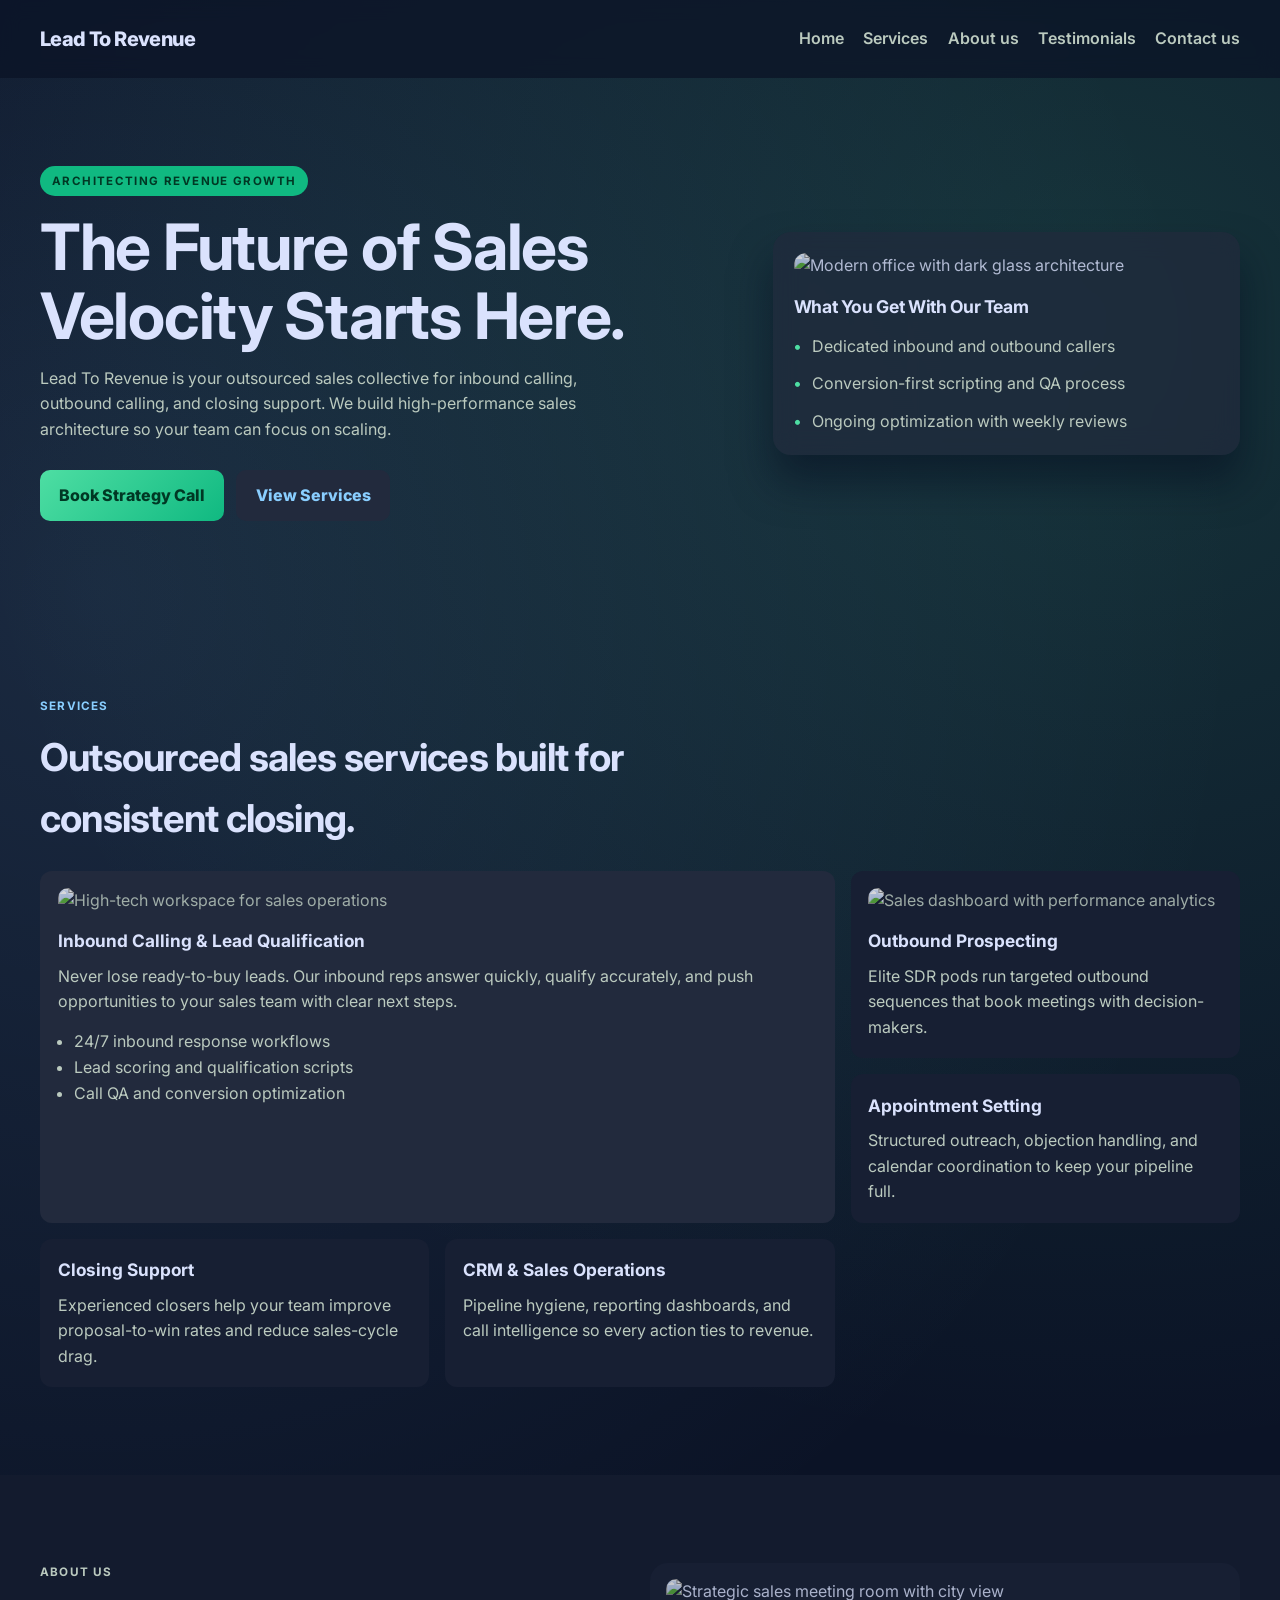
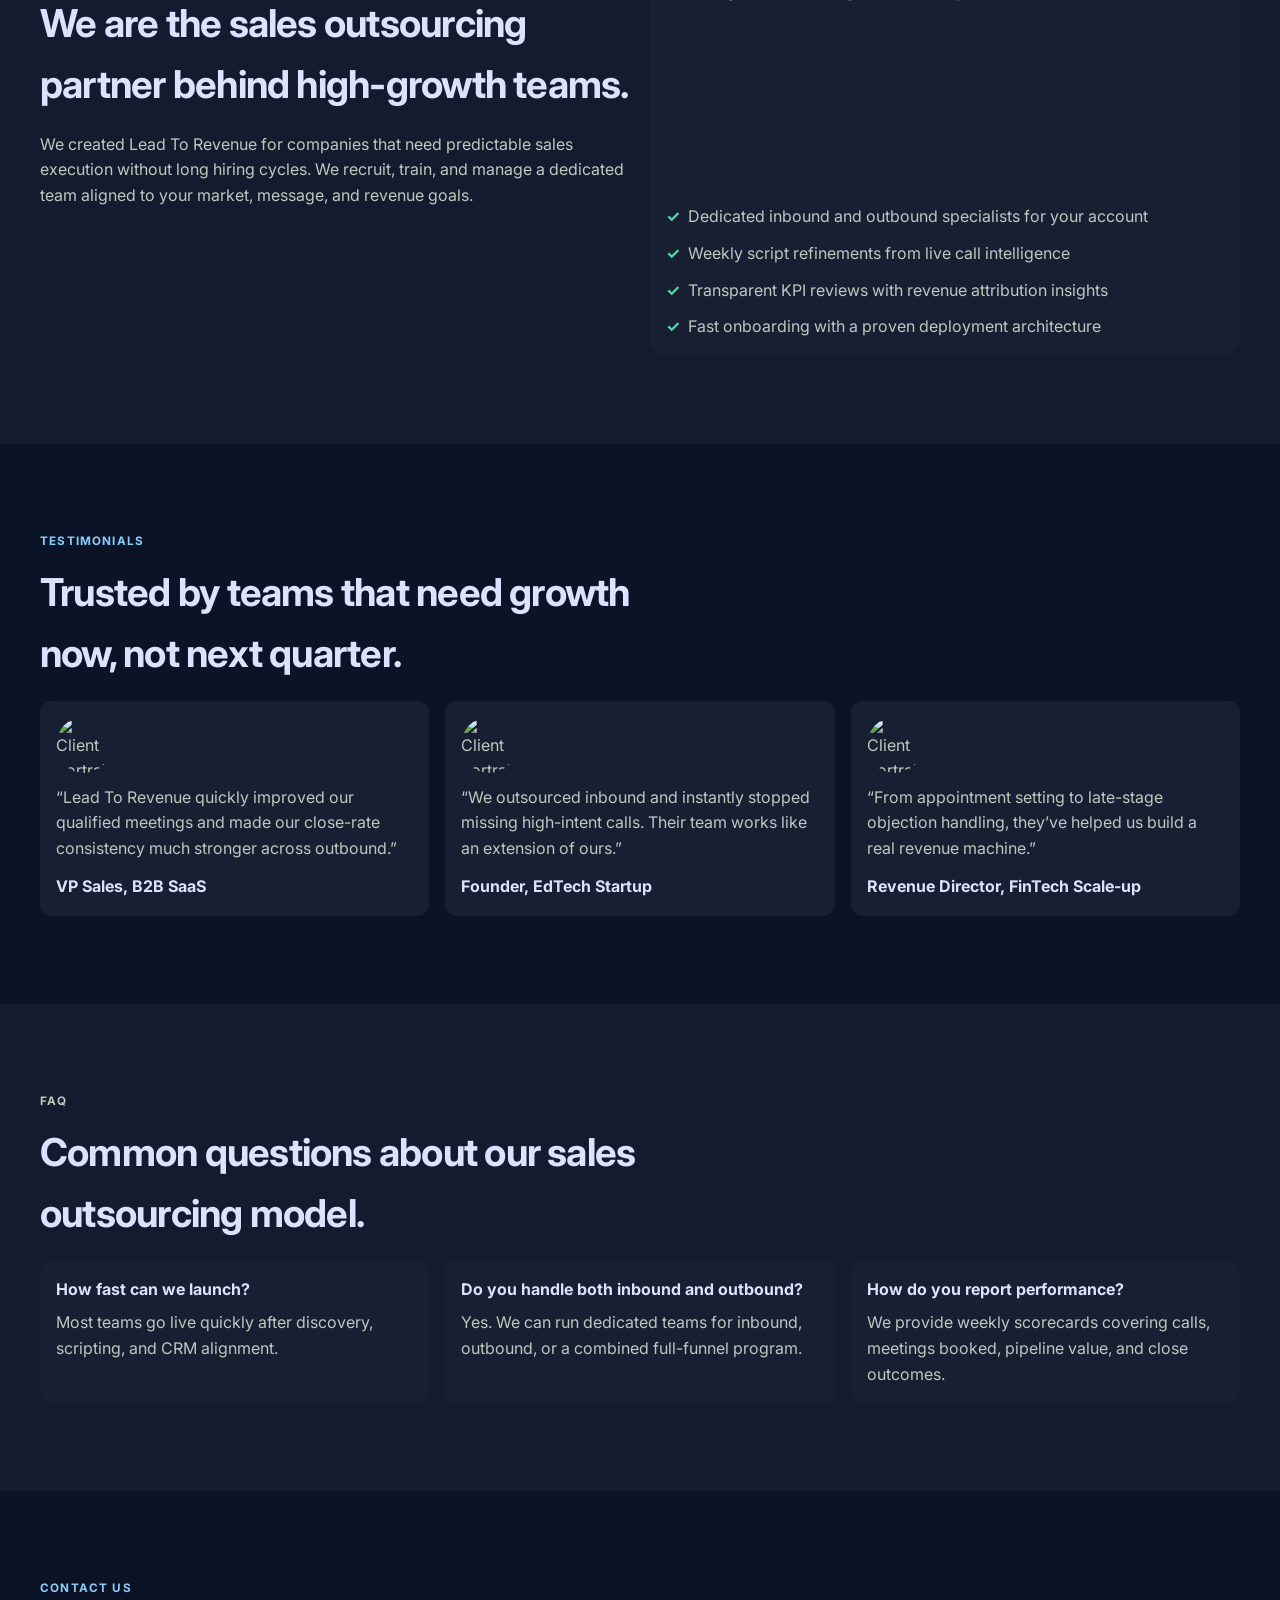
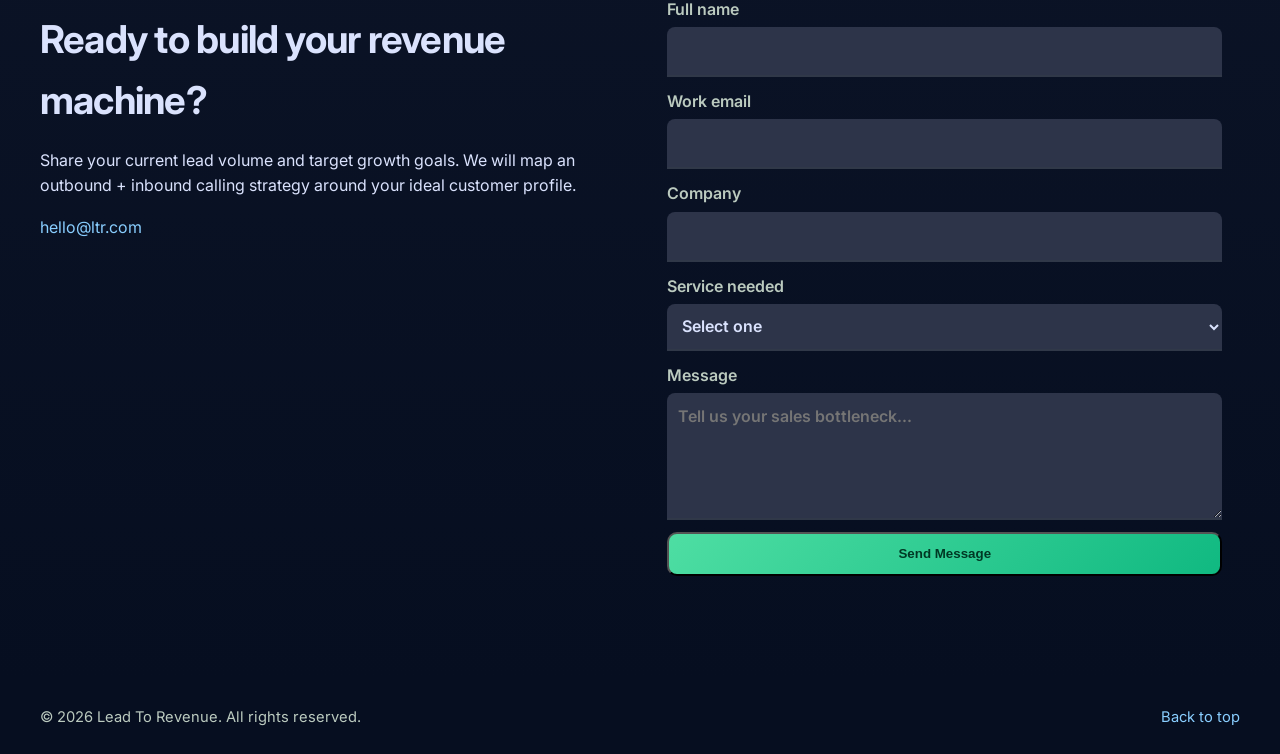
==== commit 4a6485c7: "UI major removed numbers" ====
--- a/index.html
+++ b/index.html
@@ -100,41 +100,20 @@
               <a href="#services" class="btn secondary">View Services</a>
             </div>
           </div>
-          <aside class="glass-panel" aria-label="Growth metrics">
+          <aside class="glass-panel" aria-label="Sales capability highlight">
             <img
               class="hero-image"
               src="https://lh3.googleusercontent.com/aida-public/[base64]"
               alt="Modern office with dark glass architecture"
               loading="eager"
             />
-            <h2>Quarterly Performance Snapshot</h2>
+            <h2>What You Get With Our Team</h2>
             <ul>
-              <li><span>+142%</span> Sales-qualified pipeline growth</li>
-              <li><span>3.4x</span> Average outbound reply uplift</li>
-              <li><span>7 days</span> Typical program deployment</li>
+              <li><span>•</span> Dedicated inbound and outbound callers</li>
+              <li><span>•</span> Conversion-first scripting and QA process</li>
+              <li><span>•</span> Ongoing optimization with weekly reviews</li>
             </ul>
           </aside>
-        </div>
-      </section>
-
-      <section class="section metrics" aria-label="Business outcomes">
-        <div class="container metrics-grid">
-          <article>
-            <p class="metric-label">Revenue Influenced</p>
-            <p class="metric-value">$500M+</p>
-          </article>
-          <article>
-            <p class="metric-label">Clients Supported</p>
-            <p class="metric-value">250+</p>
-          </article>
-          <article>
-            <p class="metric-label">Calls Delivered</p>
-            <p class="metric-value">2.5M+</p>
-          </article>
-          <article>
-            <p class="metric-label">Average Growth Lift</p>
-            <p class="metric-value">3.4x</p>
-          </article>
         </div>
       </section>
 
@@ -226,8 +205,8 @@
                 alt="Client portrait"
                 loading="lazy"
               />
-              “Within 60 days, Lead To Revenue doubled our qualified meetings and
-              improved close-rate consistency across our outbound motion.”
+              “Lead To Revenue quickly improved our qualified meetings and made our
+              close-rate consistency much stronger across outbound.”
               <cite>VP Sales, B2B SaaS</cite>
             </blockquote>
             <blockquote>
@@ -263,7 +242,7 @@
           <div class="faq-grid">
             <article>
               <h3>How fast can we launch?</h3>
-              <p>Most teams go live in 7 to 14 days after discovery, scripting, and CRM alignment.</p>
+              <p>Most teams go live quickly after discovery, scripting, and CRM alignment.</p>
             </article>
             <article>
               <h3>Do you handle both inbound and outbound?</h3>
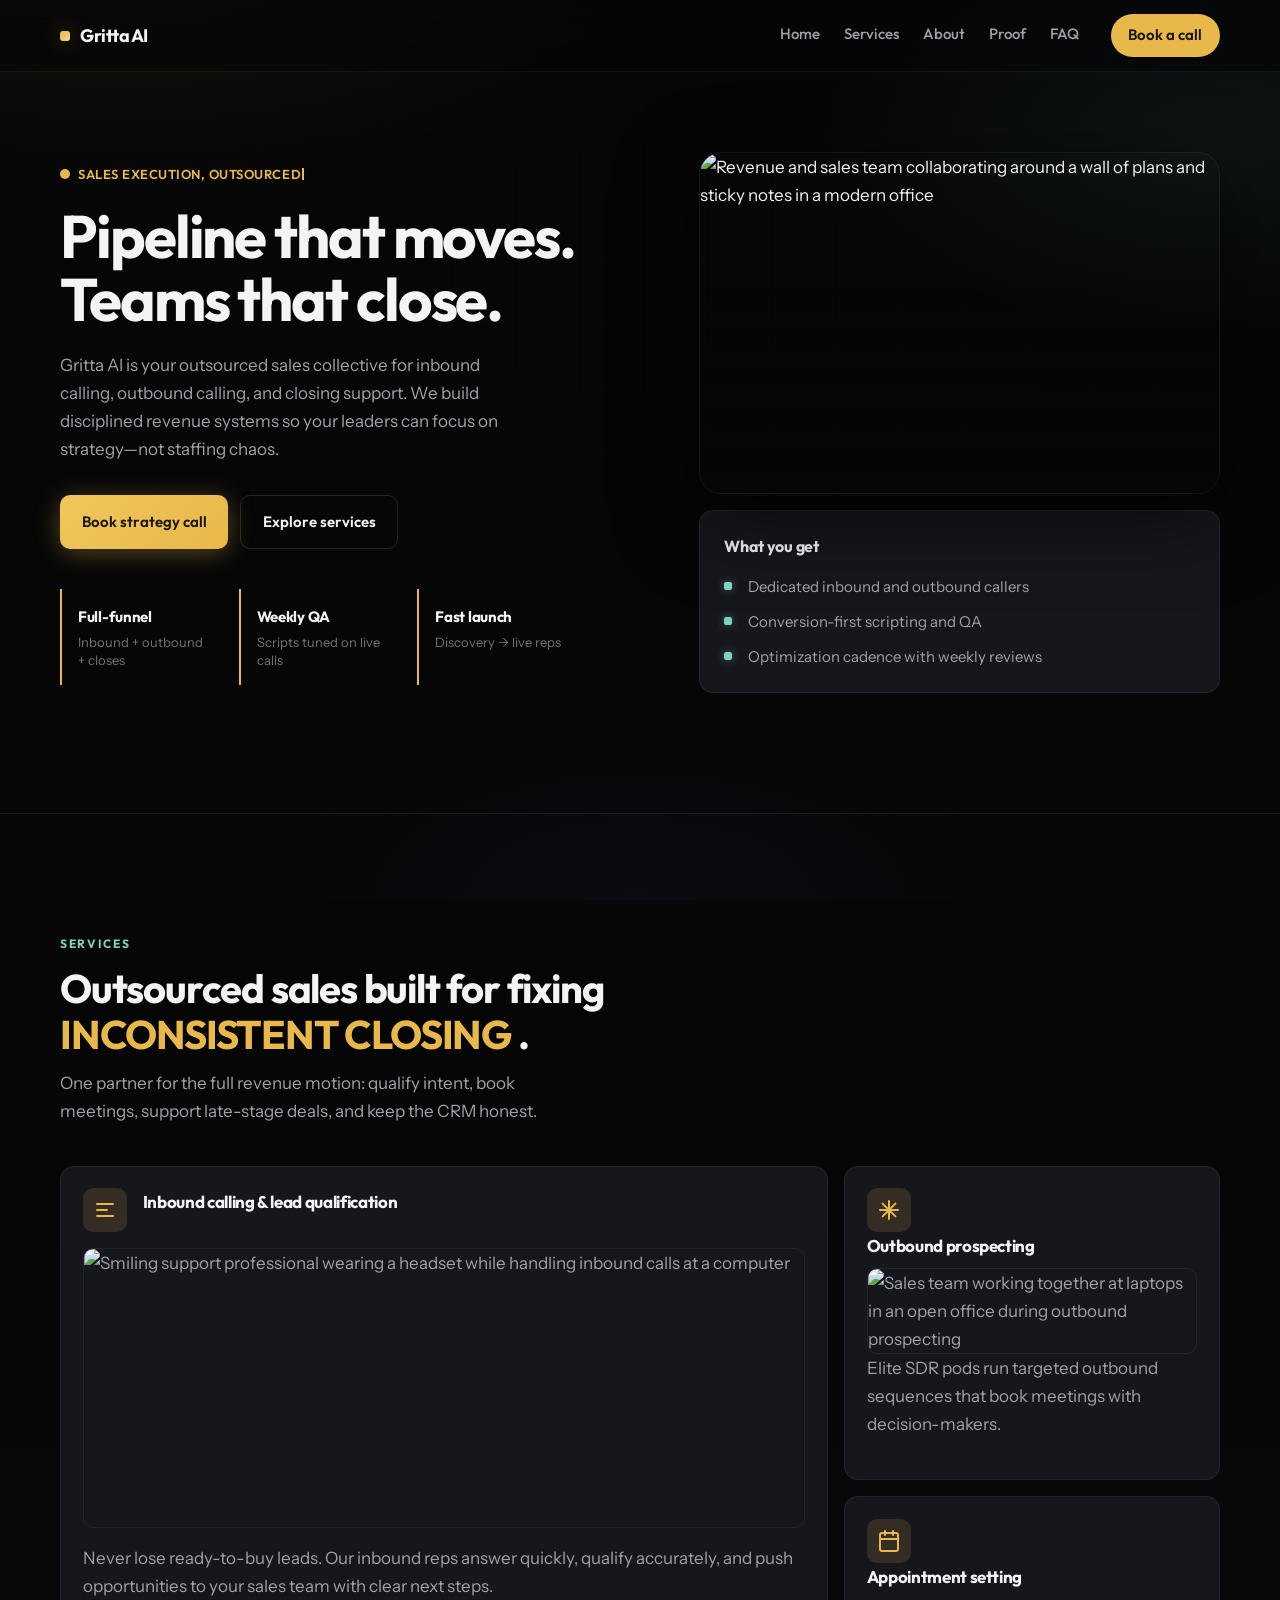
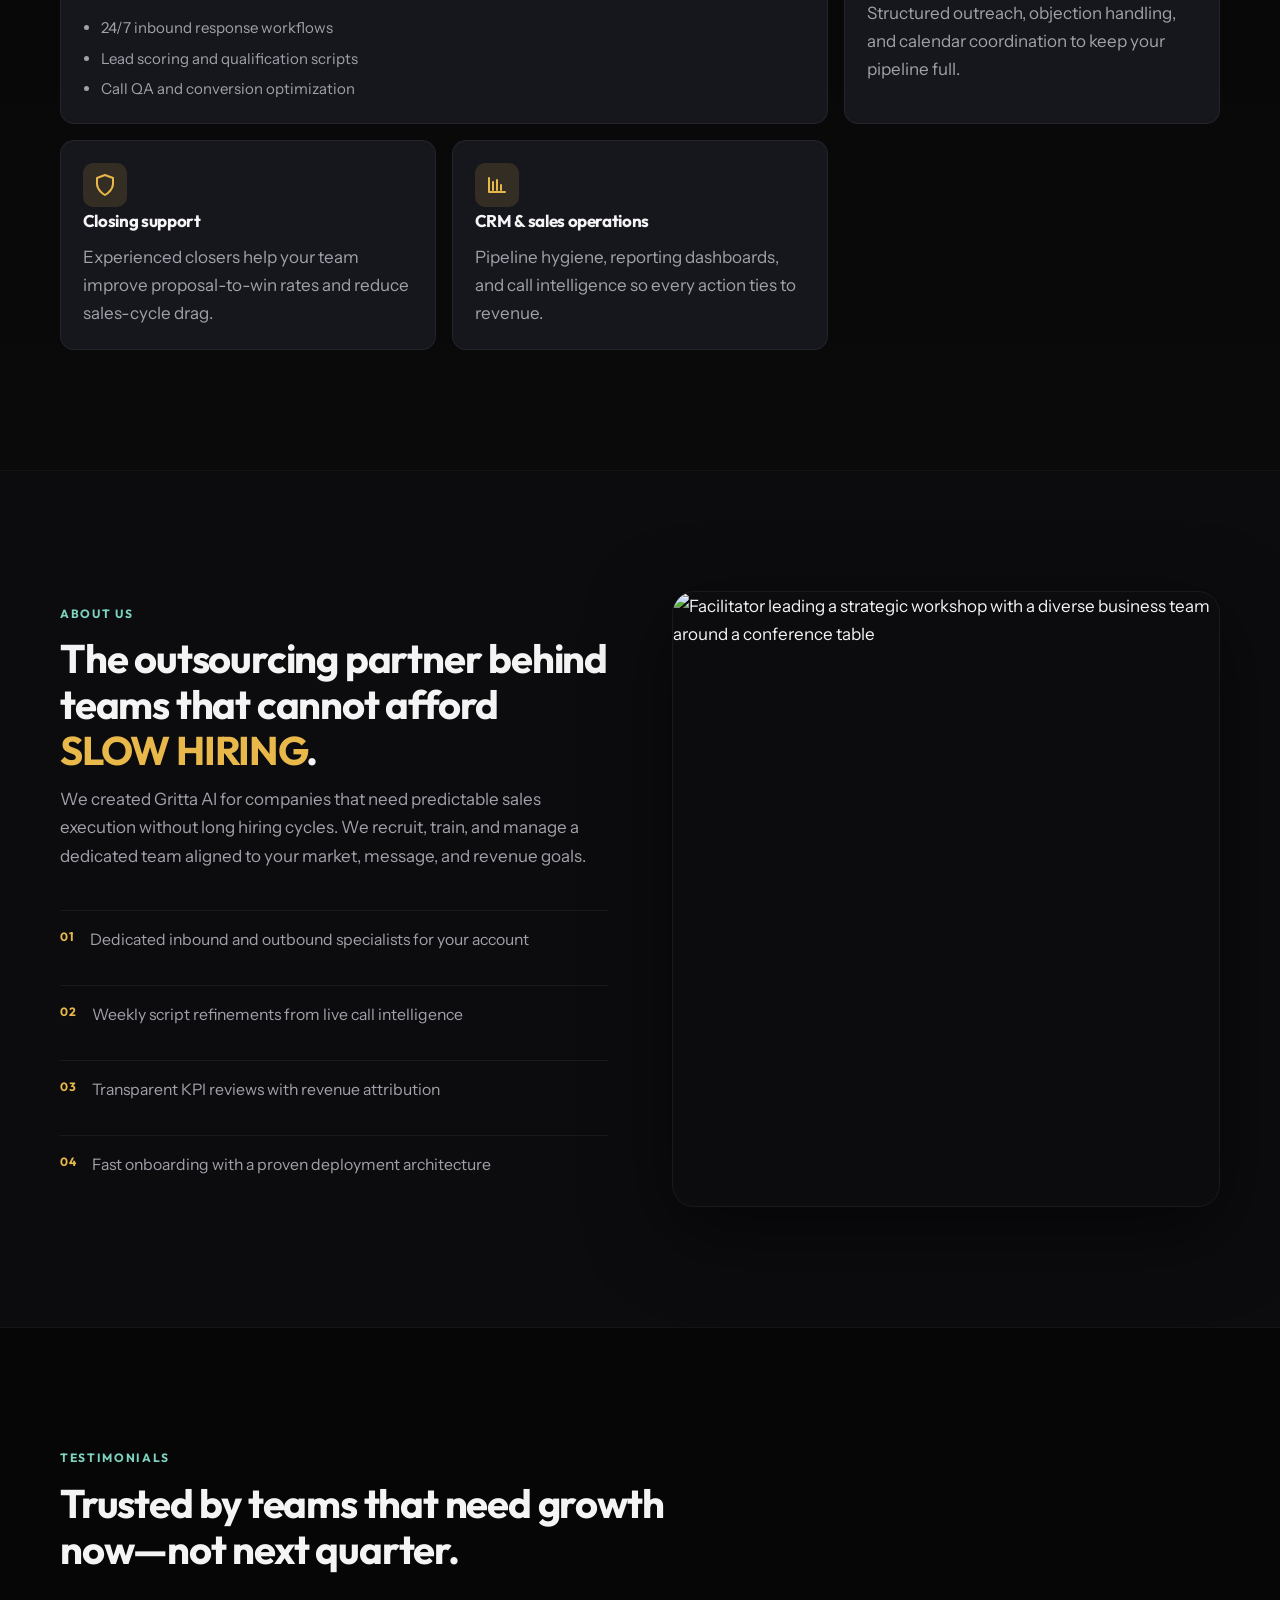
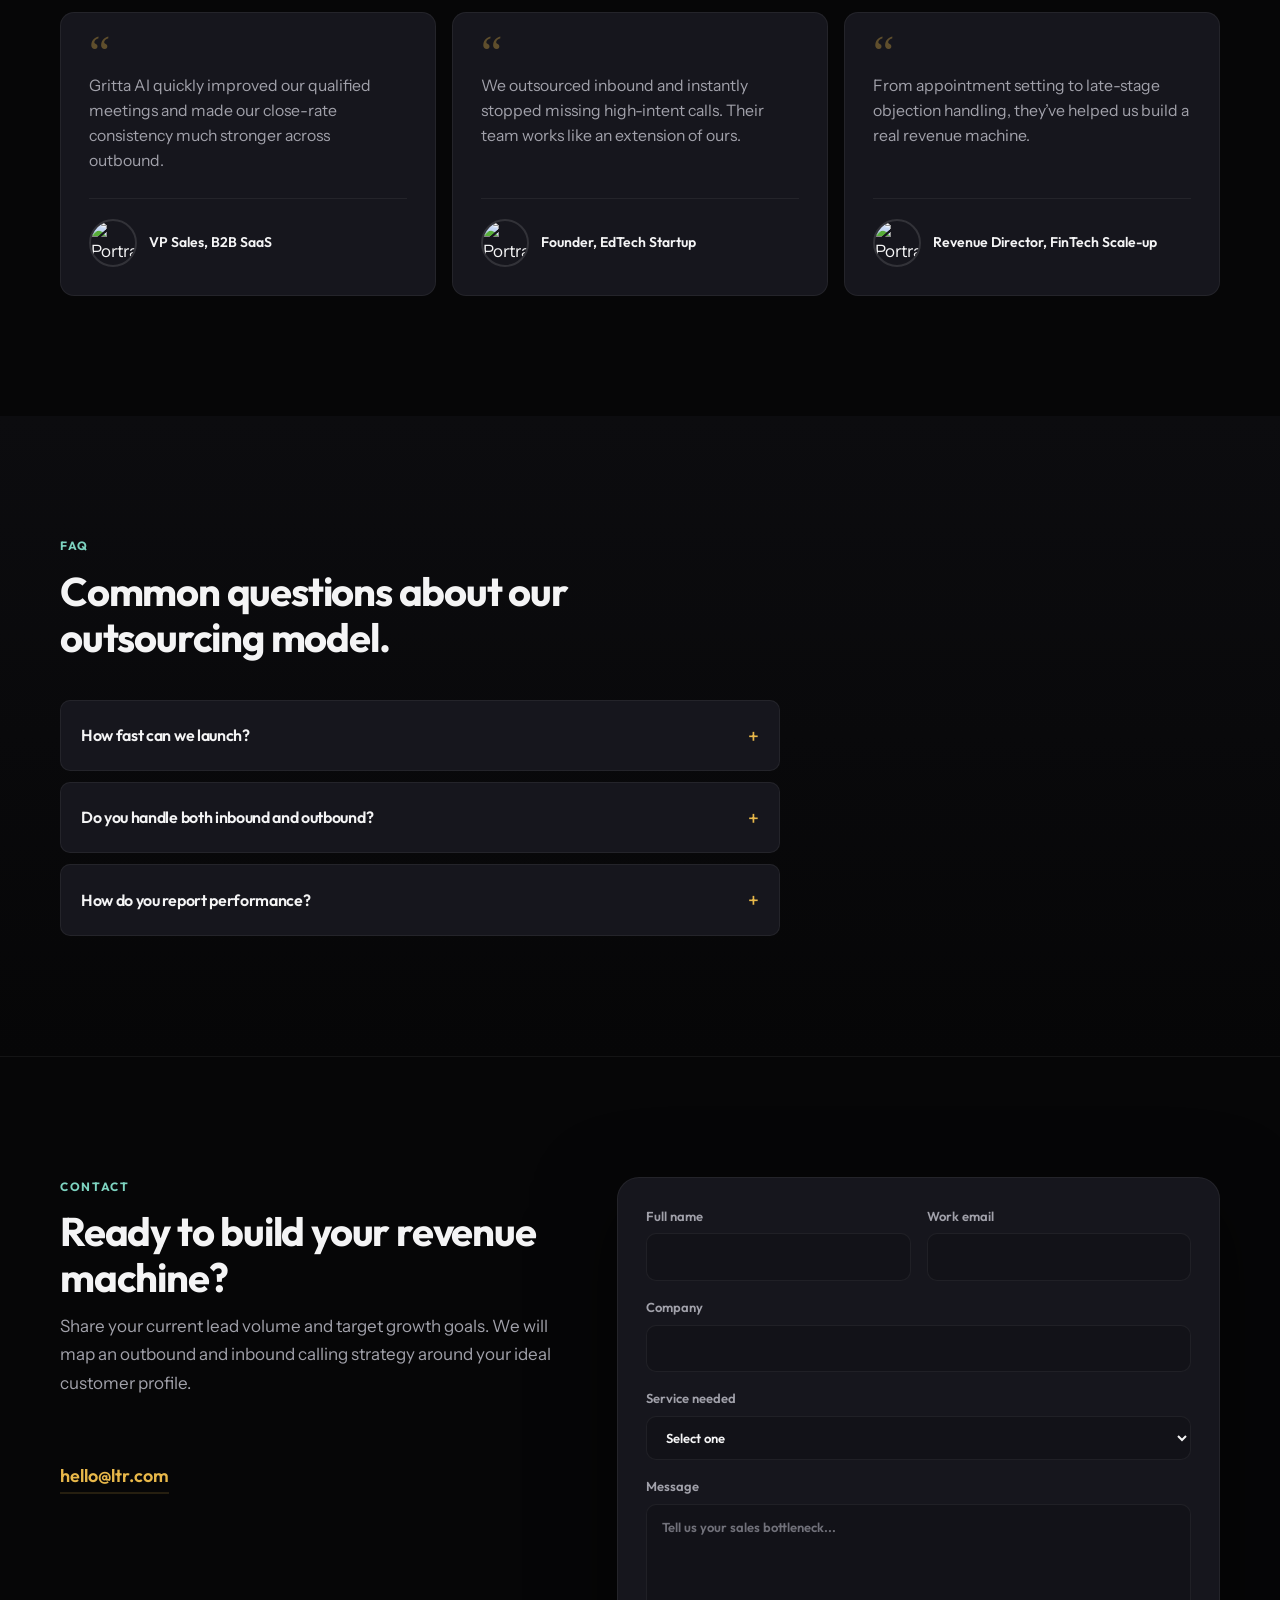
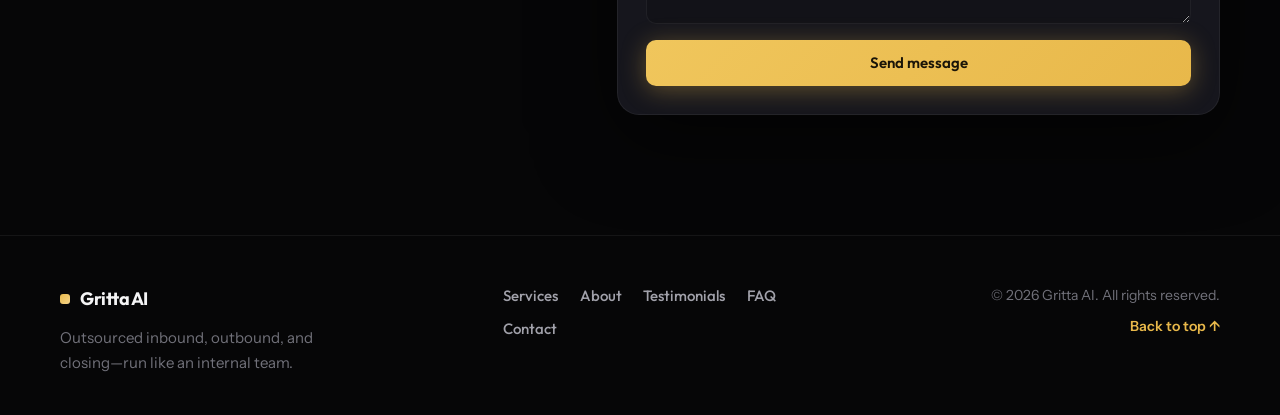
==== commit bc17a3f1: "major UI revamp" ====
--- a/index.html
+++ b/index.html
@@ -1,53 +1,48 @@
 <!DOCTYPE html>
 <html lang="en">
-  <head>
-    <meta charset="UTF-8" />
-    <meta name="viewport" content="width=device-width, initial-scale=1.0" />
-    <title>Lead To Revenue | Sales Outsourcing for Inbound, Outbound & Closers</title>
-    <meta
-      name="description"
-      content="Lead To Revenue helps companies outsource inbound calling, outbound prospecting, and closing support with a high-performance sales collective that drives qualified pipeline and revenue growth."
-    />
-    <meta
-      name="keywords"
-      content="sales outsourcing, inbound calling, outbound calling, appointment setting, SDR outsourcing, remote closers, lead generation, B2B sales support"
-    />
-    <meta name="robots" content="index,follow" />
-    <meta name="author" content="Lead To Revenue" />
-    <link rel="canonical" href="https://leadtorevenue.com/" />
-
-    <meta property="og:type" content="website" />
-    <meta property="og:title" content="Lead To Revenue | Sales Outsourcing That Closes" />
-    <meta
-      property="og:description"
-      content="Scale your revenue engine with outsourced inbound and outbound calling teams plus expert closing support."
-    />
-    <meta property="og:url" content="https://leadtorevenue.com/" />
-    <meta property="og:site_name" content="Lead To Revenue" />
-    <meta property="og:image" content="https://lh3.googleusercontent.com/aida-public/[base64]" />
-
-    <meta name="twitter:card" content="summary_large_image" />
-    <meta name="twitter:title" content="Lead To Revenue | Sales Outsourcing That Closes" />
-    <meta
-      name="twitter:description"
-      content="Outsource inbound and outbound calling with a team focused on meetings, pipeline and closed revenue."
-    />
-    <meta name="twitter:image" content="https://lh3.googleusercontent.com/aida-public/[base64]" />
-
-    <link rel="preconnect" href="https://fonts.googleapis.com" />
-    <link rel="preconnect" href="https://fonts.gstatic.com" crossorigin />
-    <link
-      href="https://fonts.googleapis.com/css2?family=Inter:wght@400;500;600;700;800;900&display=swap"
-      rel="stylesheet"
-    />
-
-    <link rel="stylesheet" href="/styles.css" />
-
-    <script type="application/ld+json">
+
+<head>
+  <meta charset="UTF-8" />
+  <meta name="viewport" content="width=device-width, initial-scale=1.0" />
+  <title>Gritta AI | Sales Outsourcing for Inbound, Outbound & Closers</title>
+  <meta name="description"
+    content="Gritta AI helps companies outsource inbound calling, outbound prospecting, and closing support with a high-performance sales collective that drives qualified pipeline and revenue growth." />
+  <meta name="keywords"
+    content="sales outsourcing, inbound calling, outbound calling, appointment setting, SDR outsourcing, remote closers, lead generation, B2B sales support" />
+  <meta name="robots" content="index,follow" />
+  <meta name="author" content="Gritta AI" />
+  <link rel="canonical" href="https://leadtorevenue.com/" />
+
+  <meta property="og:type" content="website" />
+  <meta property="og:title" content="Gritta AI | Sales Outsourcing That Closes" />
+  <meta property="og:description"
+    content="Scale your revenue engine with outsourced inbound and outbound calling teams plus expert closing support." />
+  <meta property="og:url" content="https://leadtorevenue.com/" />
+  <meta property="og:site_name" content="Gritta AI" />
+  <meta property="og:image"
+    content="https://images.unsplash.com/photo-1553877522-43269d4ea984?auto=format&fit=crop&w=1200&q=80" />
+
+  <meta name="twitter:card" content="summary_large_image" />
+  <meta name="twitter:title" content="Gritta AI | Sales Outsourcing That Closes" />
+  <meta name="twitter:description"
+    content="Outsource inbound and outbound calling with a team focused on meetings, pipeline and closed revenue." />
+  <meta name="twitter:image"
+    content="https://images.unsplash.com/photo-1553877522-43269d4ea984?auto=format&fit=crop&w=1200&q=80" />
+
+  <link rel="preconnect" href="https://fonts.googleapis.com" />
+  <link rel="preconnect" href="https://fonts.gstatic.com" crossorigin />
+  <link rel="preconnect" href="https://images.unsplash.com" crossorigin />
+  <link
+    href="https://fonts.googleapis.com/css2?family=Instrument+Sans:ital,wght@0,400;0,500;0,600;0,700;1,400&family=Outfit:wght@400;500;600;700;800&display=swap"
+    rel="stylesheet" />
+
+  <link rel="stylesheet" href="/styles.css" />
+
+  <script type="application/ld+json">
       {
         "@context": "https://schema.org",
         "@type": "Organization",
-        "name": "Lead To Revenue",
+        "name": "Gritta AI",
         "url": "https://leadtorevenue.com",
         "logo": "https://leadtorevenue.com/logo.png",
         "description": "Sales outsourcing company for inbound calling, outbound prospecting and closing support.",
@@ -55,221 +50,317 @@
         "sameAs": []
       }
     </script>
-    <script type="application/ld+json">
+  <script type="application/ld+json">
       {
         "@context": "https://schema.org",
         "@type": "Service",
         "serviceType": "Sales Outsourcing",
         "provider": {
           "@type": "Organization",
-          "name": "Lead To Revenue"
+          "name": "Gritta AI"
         },
         "areaServed": "Global",
         "description": "Outsourced inbound calling, outbound lead generation, appointment setting and closing support for growing companies."
       }
     </script>
-  </head>
-  <body>
-    <header class="site-header" id="home">
-      <div class="container nav-wrap">
-        <a class="brand" href="#home" aria-label="Lead To Revenue home">Lead To Revenue</a>
-        <button class="menu-btn" type="button" aria-label="Open navigation" aria-expanded="false">Menu</button>
-        <nav class="main-nav" aria-label="Primary">
-          <a href="#home">Home</a>
-          <a href="#services">Services</a>
-          <a href="#about">About us</a>
-          <a href="#testimonials">Testimonials</a>
-          <a href="#contact">Contact us</a>
-        </nav>
-      </div>
-    </header>
-
-    <main>
-      <section class="hero section">
-        <div class="container hero-grid">
-          <div class="hero-copy">
-            <p class="chip">Architecting Revenue Growth</p>
-            <h1>The Future of Sales Velocity Starts Here.</h1>
-            <p>
-              Lead To Revenue is your outsourced sales collective for inbound calling,
-              outbound calling, and closing support. We build high-performance sales
-              architecture so your team can focus on scaling.
-            </p>
-            <div class="hero-actions">
-              <a href="#contact" class="btn primary">Book Strategy Call</a>
-              <a href="#services" class="btn secondary">View Services</a>
-            </div>
+</head>
+
+<body>
+  <div class="page-bg" aria-hidden="true"></div>
+
+  <header class="site-header" id="home">
+    <div class="container header-inner">
+      <a class="brand" href="#home" aria-label="Gritta AI home">
+        <span class="brand-mark" aria-hidden="true"></span>
+        <span class="brand-text">Gritta AI</span>
+      </a>
+      <button class="menu-btn" type="button" aria-label="Open navigation" aria-expanded="false">
+        <span class="menu-btn-lines" aria-hidden="true"></span>
+        Menu
+      </button>
+      <nav class="main-nav" aria-label="Primary">
+        <a href="#home">Home</a>
+        <a href="#services">Services</a>
+        <a href="#about">About</a>
+        <a href="#testimonials">Proof</a>
+        <a href="#faq">FAQ</a>
+        <a href="#contact" class="nav-cta">Book a call</a>
+      </nav>
+    </div>
+  </header>
+
+  <main>
+    <section class="hero section" aria-labelledby="hero-heading">
+      <div class="container hero-layout">
+        <div class="hero-main">
+          <p class="eyebrow">
+            <span class="eyebrow-dot" aria-hidden="true"></span>
+            <span class="eyebrow-type-wrap" aria-hidden="true">
+              <span class="eyebrow-type-text">Sales execution, outsourced</span>
+              <span class="eyebrow-caret eyebrow-caret--typing"
+                aria-hidden="true"></span>
+            </span>
+          </p>
+          <h1 id="hero-heading">Pipeline that moves. Teams that close.</h1>
+          <p class="hero-lede">
+            Gritta AI is your outsourced sales collective for inbound calling, outbound calling, and closing
+            support. We build disciplined revenue systems so your leaders can focus on strategy—not staffing chaos.
+          </p>
+          <div class="hero-actions">
+            <a href="#contact" class="btn btn-primary">Book strategy call</a>
+            <a href="#services" class="btn btn-ghost">Explore services</a>
           </div>
-          <aside class="glass-panel" aria-label="Sales capability highlight">
-            <img
-              class="hero-image"
-              src="https://lh3.googleusercontent.com/aida-public/[base64]"
-              alt="Modern office with dark glass architecture"
-              loading="eager"
-            />
-            <h2>What You Get With Our Team</h2>
-            <ul>
-              <li><span>•</span> Dedicated inbound and outbound callers</li>
-              <li><span>•</span> Conversion-first scripting and QA process</li>
-              <li><span>•</span> Ongoing optimization with weekly reviews</li>
+          <ul class="hero-metrics" aria-label="Highlights">
+            <li>
+              <span class="metric-value">Full-funnel</span>
+              <span class="metric-label">Inbound + outbound + closes</span>
+            </li>
+            <li>
+              <span class="metric-value">Weekly QA</span>
+              <span class="metric-label">Scripts tuned on live calls</span>
+            </li>
+            <li>
+              <span class="metric-value">Fast launch</span>
+              <span class="metric-label">Discovery → live reps</span>
+            </li>
+          </ul>
+        </div>
+        <div class="hero-visual">
+          <figure class="hero-frame">
+            <img class="hero-image"
+              src="https://images.unsplash.com/photo-1553877522-43269d4ea984?auto=format&fit=crop&w=1200&q=80"
+              alt="Revenue and sales team collaborating around a wall of plans and sticky notes in a modern office"
+              loading="eager" width="640" height="420" />
+          </figure>
+          <aside class="hero-panel" aria-label="What you get">
+            <h2 class="hero-panel-title">What you get</h2>
+            <ul class="checklist">
+              <li>Dedicated inbound and outbound callers</li>
+              <li>Conversion-first scripting and QA</li>
+              <li>Optimization cadence with weekly reviews</li>
             </ul>
           </aside>
         </div>
-      </section>
-
-      <section class="section" id="services">
-        <div class="container">
+      </div>
+    </section>
+
+    <section class="section services" id="services">
+      <div class="container">
+        <header class="section-head">
           <p class="kicker">Services</p>
-          <h2>Outsourced sales services built for consistent closing.</h2>
-          <div class="service-grid">
-            <article class="service-card featured">
-              <img
-                class="card-image"
-                src="https://lh3.googleusercontent.com/aida-public/[base64]"
-                alt="High-tech workspace for sales operations"
-                loading="lazy"
-              />
-              <h3>Inbound Calling & Lead Qualification</h3>
-              <p>
-                Never lose ready-to-buy leads. Our inbound reps answer quickly,
-                qualify accurately, and push opportunities to your sales team with
-                clear next steps.
-              </p>
-              <ul>
-                <li>24/7 inbound response workflows</li>
-                <li>Lead scoring and qualification scripts</li>
-                <li>Call QA and conversion optimization</li>
-              </ul>
-            </article>
-            <article class="service-card">
-              <img
-                class="card-image"
-                src="https://lh3.googleusercontent.com/aida-public/[base64]"
-                alt="Sales dashboard with performance analytics"
-                loading="lazy"
-              />
-              <h3>Outbound Prospecting</h3>
-              <p>Elite SDR pods run targeted outbound sequences that book meetings with decision-makers.</p>
-            </article>
-            <article class="service-card">
-              <h3>Appointment Setting</h3>
-              <p>Structured outreach, objection handling, and calendar coordination to keep your pipeline full.</p>
-            </article>
-            <article class="service-card">
-              <h3>Closing Support</h3>
-              <p>Experienced closers help your team improve proposal-to-win rates and reduce sales-cycle drag.</p>
-            </article>
-            <article class="service-card">
-              <h3>CRM & Sales Operations</h3>
-              <p>Pipeline hygiene, reporting dashboards, and call intelligence so every action ties to revenue.</p>
-            </article>
+          <h2>Outsourced sales built for fixing <span class="section-head-accent">INCONSISTENT CLOSING </span>.</h2>
+          <p class="section-intro">
+            One partner for the full revenue motion: qualify intent, book meetings, support late-stage deals,
+            and keep the CRM honest.
+          </p>
+        </header>
+
+        <div class="service-bento">
+          <article class="service-card service-card--feature">
+            <div class="service-card-top">
+              <span class="service-icon" aria-hidden="true">
+                <svg width="24" height="24" viewBox="0 0 24 24" fill="none" xmlns="http://www.w3.org/2000/svg">
+                  <path d="M4 6h16M4 12h10M4 18h16" stroke="currentColor" stroke-width="2" stroke-linecap="round" />
+                </svg>
+              </span>
+              <h3>Inbound calling &amp; lead qualification</h3>
+            </div>
+            <img class="service-card-image"
+              src="https://images.unsplash.com/photo-1573164713714-d95e436ab8d6?auto=format&fit=crop&w=1000&q=80"
+              alt="Smiling support professional wearing a headset while handling inbound calls at a computer"
+              loading="lazy" width="800" height="480" />
+            <p>
+              Never lose ready-to-buy leads. Our inbound reps answer quickly, qualify accurately, and push
+              opportunities to your sales team with clear next steps.
+            </p>
+            <ul class="bullets">
+              <li>24/7 inbound response workflows</li>
+              <li>Lead scoring and qualification scripts</li>
+              <li>Call QA and conversion optimization</li>
+            </ul>
+          </article>
+
+          <article class="service-card">
+            <span class="service-icon" aria-hidden="true">
+              <svg width="24" height="24" viewBox="0 0 24 24" fill="none" xmlns="http://www.w3.org/2000/svg">
+                <path d="M12 3v18M3 12h18M5.6 5.6l12.8 12.8M18.4 5.6L5.6 18.4" stroke="currentColor" stroke-width="2"
+                  stroke-linecap="round" />
+              </svg>
+            </span>
+            <h3>Outbound prospecting</h3>
+            <img class="service-card-image service-card-image--sm"
+              src="https://images.unsplash.com/photo-1551434678-e076c223a692?auto=format&fit=crop&w=900&q=80"
+              alt="Sales team working together at laptops in an open office during outbound prospecting" loading="lazy"
+              width="640" height="360" />
+            <p>Elite SDR pods run targeted outbound sequences that book meetings with decision-makers.</p>
+          </article>
+
+          <article class="service-card">
+            <span class="service-icon" aria-hidden="true">
+              <svg width="24" height="24" viewBox="0 0 24 24" fill="none" xmlns="http://www.w3.org/2000/svg">
+                <rect x="3" y="4" width="18" height="18" rx="2" stroke="currentColor" stroke-width="2" />
+                <path d="M3 10h18M8 2v4M16 2v4" stroke="currentColor" stroke-width="2" stroke-linecap="round" />
+              </svg>
+            </span>
+            <h3>Appointment setting</h3>
+            <p>Structured outreach, objection handling, and calendar coordination to keep your pipeline full.</p>
+          </article>
+
+          <article class="service-card">
+            <span class="service-icon" aria-hidden="true">
+              <svg width="24" height="24" viewBox="0 0 24 24" fill="none" xmlns="http://www.w3.org/2000/svg">
+                <path d="M12 22s8-4.5 8-11V5l-8-3-8 3v6c0 6.5 8 11 8 11z" stroke="currentColor" stroke-width="2"
+                  stroke-linejoin="round" />
+              </svg>
+            </span>
+            <h3>Closing support</h3>
+            <p>Experienced closers help your team improve proposal-to-win rates and reduce sales-cycle drag.</p>
+          </article>
+
+          <article class="service-card">
+            <span class="service-icon" aria-hidden="true">
+              <svg width="24" height="24" viewBox="0 0 24 24" fill="none" xmlns="http://www.w3.org/2000/svg">
+                <path d="M4 19V5M4 19h16M8 17V9M12 17V7M16 17v-5" stroke="currentColor" stroke-width="2"
+                  stroke-linecap="round" />
+              </svg>
+            </span>
+            <h3>CRM &amp; sales operations</h3>
+            <p>Pipeline hygiene, reporting dashboards, and call intelligence so every action ties to revenue.</p>
+          </article>
+        </div>
+      </div>
+    </section>
+
+    <section class="section about" id="about">
+      <div class="container about-grid">
+        <div class="about-copy">
+          <header class="section-head">
+            <p class="kicker">About us</p>
+            <h2>The outsourcing partner behind teams that cannot afford <span class="section-head-accent">SLOW HIRING</span>.</h2>
+            <p class="section-intro">
+              We created Gritta AI for companies that need predictable sales execution without long hiring cycles.
+              We recruit, train, and manage a dedicated team aligned to your market, message, and revenue goals.
+            </p>
+          </header>
+          <ul class="about-list">
+            <li>
+              <span class="about-list-num">01</span>
+              <span>Dedicated inbound and outbound specialists for your account</span>
+            </li>
+            <li>
+              <span class="about-list-num">02</span>
+              <span>Weekly script refinements from live call intelligence</span>
+            </li>
+            <li>
+              <span class="about-list-num">03</span>
+              <span>Transparent KPI reviews with revenue attribution</span>
+            </li>
+            <li>
+              <span class="about-list-num">04</span>
+              <span>Fast onboarding with a proven deployment architecture</span>
+            </li>
+          </ul>
+        </div>
+        <div class="about-visual">
+          <div class="about-frame">
+            <img src="https://images.unsplash.com/photo-1552664730-d307ca884978?auto=format&fit=crop&w=1000&q=80"
+              alt="Facilitator leading a strategic workshop with a diverse business team around a conference table"
+              loading="lazy" width="640" height="720" />
           </div>
         </div>
-      </section>
-
-      <section class="section about" id="about">
-        <div class="container two-col">
-          <div>
-            <p class="kicker">About us</p>
-            <h2>We are the sales outsourcing partner behind high-growth teams.</h2>
+      </div>
+    </section>
+
+    <section class="section testimonials" id="testimonials">
+      <div class="container">
+        <header class="section-head">
+          <p class="kicker">Testimonials</p>
+          <h2>Trusted by teams that need growth now—not next quarter.</h2>
+        </header>
+        <div class="testimonial-grid">
+          <blockquote class="quote-card">
+            <span class="quote-mark" aria-hidden="true">“</span>
             <p>
-              We created Lead To Revenue for companies that need predictable sales
-              execution without long hiring cycles. We recruit, train, and manage a
-              dedicated team aligned to your market, message, and revenue goals.
-            </p>
-          </div>
-          <div class="points">
-            <img
-              class="about-image"
-              src="https://lh3.googleusercontent.com/aida-public/[base64]"
-              alt="Strategic sales meeting room with city view"
-              loading="lazy"
-            />
-            <p>Dedicated inbound and outbound specialists for your account</p>
-            <p>Weekly script refinements from live call intelligence</p>
-            <p>Transparent KPI reviews with revenue attribution insights</p>
-            <p>Fast onboarding with a proven deployment architecture</p>
-          </div>
-        </div>
-      </section>
-
-      <section class="section" id="testimonials">
-        <div class="container">
-          <p class="kicker">Testimonials</p>
-          <h2>Trusted by teams that need growth now, not next quarter.</h2>
-          <div class="testimonial-grid">
-            <blockquote>
-              <img
-                class="avatar"
-                src="https://lh3.googleusercontent.com/aida-public/[base64]"
-                alt="Client portrait"
-                loading="lazy"
-              />
-              “Lead To Revenue quickly improved our qualified meetings and made our
-              close-rate consistency much stronger across outbound.”
+              Gritta AI quickly improved our qualified meetings and made our close-rate consistency much
+              stronger across outbound.
+            </p>
+            <footer>
+              <img class="avatar"
+                src="https://images.unsplash.com/photo-1560250097-0b93528c311a?auto=format&fit=crop&w=128&h=128&q=80"
+                alt="Portrait of a professional man in business attire" width="48" height="48" loading="lazy" />
               <cite>VP Sales, B2B SaaS</cite>
-            </blockquote>
-            <blockquote>
-              <img
-                class="avatar"
-                src="https://lh3.googleusercontent.com/aida-public/[base64]"
-                alt="Client portrait"
-                loading="lazy"
-              />
-              “We outsourced inbound and instantly stopped missing high-intent
-              calls. Their team works like an extension of ours.”
+            </footer>
+          </blockquote>
+          <blockquote class="quote-card">
+            <span class="quote-mark" aria-hidden="true">“</span>
+            <p>
+              We outsourced inbound and instantly stopped missing high-intent calls. Their team works like an
+              extension of ours.
+            </p>
+            <footer>
+              <img class="avatar"
+                src="https://images.unsplash.com/photo-1573496359142-b8d87734a5a2?auto=format&fit=crop&w=128&h=128&q=80"
+                alt="Portrait of a professional woman smiling in office attire" width="48" height="48" loading="lazy" />
               <cite>Founder, EdTech Startup</cite>
-            </blockquote>
-            <blockquote>
-              <img
-                class="avatar"
-                src="https://lh3.googleusercontent.com/aida-public/[base64]"
-                alt="Client portrait"
-                loading="lazy"
-              />
-              “From appointment setting to late-stage objection handling, they’ve
-              helped us build a real revenue machine.”
+            </footer>
+          </blockquote>
+          <blockquote class="quote-card">
+            <span class="quote-mark" aria-hidden="true">“</span>
+            <p>
+              From appointment setting to late-stage objection handling, they’ve helped us build a real revenue
+              machine.
+            </p>
+            <footer>
+              <img class="avatar"
+                src="https://images.unsplash.com/photo-1519085360753-af0119f7cbe7?auto=format&fit=crop&w=128&h=128&q=80"
+                alt="Portrait of a professional man in a blazer" width="48" height="48" loading="lazy" />
               <cite>Revenue Director, FinTech Scale-up</cite>
-            </blockquote>
-          </div>
-        </div>
-      </section>
-
-      <section class="section faq" id="faq">
-        <div class="container">
+            </footer>
+          </blockquote>
+        </div>
+      </div>
+    </section>
+
+    <section class="section faq" id="faq">
+      <div class="container">
+        <header class="section-head">
           <p class="kicker">FAQ</p>
-          <h2>Common questions about our sales outsourcing model.</h2>
-          <div class="faq-grid">
-            <article>
-              <h3>How fast can we launch?</h3>
-              <p>Most teams go live quickly after discovery, scripting, and CRM alignment.</p>
-            </article>
-            <article>
-              <h3>Do you handle both inbound and outbound?</h3>
-              <p>Yes. We can run dedicated teams for inbound, outbound, or a combined full-funnel program.</p>
-            </article>
-            <article>
-              <h3>How do you report performance?</h3>
-              <p>We provide weekly scorecards covering calls, meetings booked, pipeline value, and close outcomes.</p>
-            </article>
-          </div>
-        </div>
-      </section>
-
-      <section class="section contact" id="contact">
-        <div class="container two-col">
-          <div>
-            <p class="kicker">Contact us</p>
+          <h2>Common questions about our outsourcing model.</h2>
+        </header>
+        <div class="faq-list">
+          <details class="faq-item">
+            <summary>How fast can we launch?</summary>
+            <p>Most teams go live quickly after discovery, scripting, and CRM alignment.</p>
+          </details>
+          <details class="faq-item">
+            <summary>Do you handle both inbound and outbound?</summary>
+            <p>Yes. We can run dedicated teams for inbound, outbound, or a combined full-funnel program.</p>
+          </details>
+          <details class="faq-item">
+            <summary>How do you report performance?</summary>
+            <p>
+              We provide weekly scorecards covering calls, meetings booked, pipeline value, and close outcomes.
+            </p>
+          </details>
+        </div>
+      </div>
+    </section>
+
+    <section class="section contact" id="contact">
+      <div class="container contact-grid">
+        <div class="contact-intro">
+          <header class="section-head">
+            <p class="kicker">Contact</p>
             <h2>Ready to build your revenue machine?</h2>
-            <p>
-              Share your current lead volume and target growth goals. We will map an
-              outbound + inbound calling strategy around your ideal customer profile.
-            </p>
-            <div class="contact-list">
-              <a href="mailto:hello@ltr.com">hello@ltr.com</a>
-            </div>
-          </div>
-          <form class="contact-form" action="#" method="post">
+            <p class="section-intro">
+              Share your current lead volume and target growth goals. We will map an outbound and inbound calling
+              strategy around your ideal customer profile.
+            </p>
+          </header>
+          <a class="contact-email" href="mailto:hello@ltr.com">hello@ltr.com</a>
+        </div>
+        <form class="contact-form" action="#" method="post">
+          <div class="form-row">
             <label>
               Full name
               <input type="text" name="name" autocomplete="name" required />
@@ -278,38 +369,56 @@
               Work email
               <input type="email" name="email" autocomplete="email" required />
             </label>
-            <label>
-              Company
-              <input type="text" name="company" autocomplete="organization" required />
-            </label>
-            <label>
-              Service needed
-              <select name="service" required>
-                <option value="">Select one</option>
-                <option>Inbound Calling</option>
-                <option>Outbound Prospecting</option>
-                <option>Appointment Setting</option>
-                <option>Closing Support</option>
-                <option>Let's discuss on call</option>
-              </select>
-            </label>
-            <label>
-              Message
-              <textarea name="message" rows="4" placeholder="Tell us your sales bottleneck..." required></textarea>
-            </label>
-            <button type="submit" class="btn primary">Send Message</button>
-          </form>
-        </div>
-      </section>
-    </main>
-
-    <footer class="site-footer">
-      <div class="container footer-wrap">
-        <p>© <span id="year"></span> Lead To Revenue. All rights reserved.</p>
-        <a href="#home">Back to top</a>
-      </div>
-    </footer>
-
-    <script src="/script.js"></script>
-  </body>
-</html>
+          </div>
+          <label>
+            Company
+            <input type="text" name="company" autocomplete="organization" required />
+          </label>
+          <label>
+            Service needed
+            <select name="service" required>
+              <option value="">Select one</option>
+              <option>Inbound Calling</option>
+              <option>Outbound Prospecting</option>
+              <option>Appointment Setting</option>
+              <option>Closing Support</option>
+              <option>Let's discuss on call</option>
+            </select>
+          </label>
+          <label>
+            Message
+            <textarea name="message" rows="4" placeholder="Tell us your sales bottleneck..." required></textarea>
+          </label>
+          <button type="submit" class="btn btn-primary btn-full">Send message</button>
+        </form>
+      </div>
+    </section>
+  </main>
+
+  <footer class="site-footer">
+    <div class="container footer-grid">
+      <div class="footer-brand">
+        <a class="brand brand--footer" href="#home">
+          <span class="brand-mark" aria-hidden="true"></span>
+          <span class="brand-text">Gritta AI</span>
+        </a>
+        <p class="footer-tagline">Outsourced inbound, outbound, and closing—run like an internal team.</p>
+      </div>
+      <nav class="footer-nav" aria-label="Footer">
+        <a href="#services">Services</a>
+        <a href="#about">About</a>
+        <a href="#testimonials">Testimonials</a>
+        <a href="#faq">FAQ</a>
+        <a href="#contact">Contact</a>
+      </nav>
+      <div class="footer-meta">
+        <p>© <span id="year"></span> Gritta AI. All rights reserved.</p>
+        <a href="#home" class="footer-top">Back to top ↑</a>
+      </div>
+    </div>
+  </footer>
+
+  <script src="/script.js"></script>
+</body>
+
+</html>
--- a/styles.css
+++ b/styles.css
@@ -1,22 +1,33 @@
+/* Gritta AI — site styles */
+
 :root {
-  --surface: #0b1326;
-  --surface-low: #131b2e;
-  --surface-container: #171f33;
-  --surface-high: #222a3d;
-  --surface-highest: #2d3449;
-  --surface-lowest: #060e20;
-  --on-surface: #dae2fd;
-  --on-surface-variant: #bbcabf;
-  --outline-variant: rgba(60, 74, 66, 0.18);
-  --primary: #4edea3;
-  --primary-container: #10b981;
-  --secondary: #89ceff;
-  --on-primary: #003824;
-  --radius-lg: 12px;
-  --radius-xl: 18px;
-}
-
-* {
+  --bg-deep: #060607;
+  --bg: #0c0c0f;
+  --bg-raised: #121218;
+  --bg-card: #16161d;
+  --bg-card-hover: #1c1c26;
+  --border: rgba(255, 255, 255, 0.06);
+  --border-strong: rgba(255, 255, 255, 0.12);
+  --text: #f4f4f5;
+  --text-muted: #a1a1aa;
+  --text-faint: #71717a;
+  --accent: #e8b84a;
+  --accent-dim: rgba(232, 184, 74, 0.14);
+  --accent-glow: rgba(232, 184, 74, 0.35);
+  --accent-2: #7dd3c0;
+  --radius-sm: 10px;
+  --radius-md: 14px;
+  --radius-lg: 22px;
+  --radius-full: 999px;
+  --font-display: "Outfit", system-ui, sans-serif;
+  --font-body: "Instrument Sans", system-ui, sans-serif;
+  --shadow-lg: 0 24px 80px rgba(0, 0, 0, 0.55);
+  --header-h: 72px;
+}
+
+*,
+*::before,
+*::after {
   box-sizing: border-box;
 }
 
@@ -24,14 +35,51 @@
   scroll-behavior: smooth;
 }
 
+@media (prefers-reduced-motion: reduce) {
+  html {
+    scroll-behavior: auto;
+  }
+
+  *,
+  *::before,
+  *::after {
+    animation-duration: 0.01ms !important;
+    animation-iteration-count: 1 !important;
+    transition-duration: 0.01ms !important;
+  }
+}
+
 body {
   margin: 0;
-  font-family: "Inter", sans-serif;
-  background: radial-gradient(circle at 85% 8%, rgba(78, 222, 163, 0.16), transparent 30%),
-    radial-gradient(circle at 8% 15%, rgba(137, 206, 255, 0.12), transparent 32%),
-    var(--surface);
-  color: var(--on-surface);
-  line-height: 1.6;
+  font-family: var(--font-body);
+  font-size: 1.0625rem;
+  line-height: 1.65;
+  color: var(--text);
+  background-color: var(--bg-deep);
+  -webkit-font-smoothing: antialiased;
+}
+
+.page-bg {
+  pointer-events: none;
+  position: fixed;
+  inset: 0;
+  z-index: -1;
+  background:
+    radial-gradient(ellipse 90% 60% at 10% -10%, rgba(232, 184, 74, 0.09), transparent 50%),
+    radial-gradient(ellipse 70% 50% at 95% 15%, rgba(125, 211, 192, 0.07), transparent 45%),
+    radial-gradient(ellipse 60% 40% at 50% 100%, rgba(99, 102, 241, 0.05), transparent 50%),
+    var(--bg-deep);
+}
+
+.page-bg::after {
+  content: "";
+  position: absolute;
+  inset: 0;
+  background-image: linear-gradient(rgba(255, 255, 255, 0.02) 1px, transparent 1px),
+    linear-gradient(90deg, rgba(255, 255, 255, 0.02) 1px, transparent 1px);
+  background-size: 64px 64px;
+  mask-image: radial-gradient(ellipse 80% 70% at 50% 30%, black 15%, transparent 70%);
+  opacity: 0.5;
 }
 
 a {
@@ -47,415 +95,917 @@
 }
 
 .container {
-  width: min(1200px, calc(100% - 2.4rem));
+  width: min(1160px, calc(100% - 2rem));
   margin-inline: auto;
 }
 
 .section {
-  padding: 88px 0;
-}
+  padding: clamp(4rem, 10vw, 7.5rem) 0;
+}
+
+/* ——— Header ——— */
 
 .site-header {
   position: sticky;
   top: 0;
-  z-index: 20;
-  background: rgba(11, 19, 38, 0.74);
-  backdrop-filter: blur(10px);
-}
-
-.nav-wrap {
-  min-height: 78px;
+  z-index: 50;
+  height: var(--header-h);
+  border-bottom: 1px solid var(--border);
+  background: rgba(6, 6, 7, 0.72);
+  backdrop-filter: blur(16px);
+}
+
+.header-inner {
+  height: 100%;
   display: flex;
+  align-items: center;
   justify-content: space-between;
-  align-items: center;
   gap: 1rem;
 }
 
 .brand {
-  font-weight: 800;
+  display: inline-flex;
+  align-items: center;
+  gap: 0.65rem;
+  font-family: var(--font-display);
+  font-weight: 700;
+  font-size: 1.125rem;
   letter-spacing: -0.03em;
-  font-size: 1.25rem;
+  color: var(--text);
+}
+
+.brand-mark {
+  width: 10px;
+  height: 10px;
+  border-radius: 3px;
+  background: linear-gradient(135deg, var(--accent), #f5d48a);
+  box-shadow: 0 0 20px var(--accent-glow);
+}
+
+.brand--footer .brand-mark {
+  box-shadow: none;
 }
 
 .main-nav {
   display: flex;
-  gap: 1.2rem;
-  color: var(--on-surface-variant);
+  align-items: center;
+  gap: 0.25rem 1.5rem;
+  font-family: var(--font-display);
+  font-size: 0.9375rem;
+  font-weight: 500;
+  color: var(--text-muted);
+}
+
+.main-nav a:not(.nav-cta) {
+  padding: 0.35rem 0;
+  border-bottom: 2px solid transparent;
+  transition: color 0.15s ease, border-color 0.15s ease;
+}
+
+.main-nav a:not(.nav-cta):hover {
+  color: var(--text);
+  border-bottom-color: var(--accent);
+}
+
+.nav-cta {
+  margin-left: 0.5rem;
+  padding: 0.55rem 1.1rem !important;
+  border-radius: var(--radius-full);
+  background: var(--accent);
+  color: #1a1508 !important;
   font-weight: 600;
-}
-
-.main-nav a:hover {
-  color: var(--primary);
+  border: none !important;
+  transition: transform 0.15s ease, box-shadow 0.15s ease;
+}
+
+.nav-cta:hover {
+  transform: translateY(-1px);
+  box-shadow: 0 8px 28px var(--accent-glow);
 }
 
 .menu-btn {
   display: none;
-  background: var(--surface-highest);
-  border: 0;
-  color: var(--on-surface);
-  padding: 0.5rem 0.8rem;
-  border-radius: 0.5rem;
+  align-items: center;
+  gap: 0.5rem;
+  padding: 0.5rem 0.85rem;
+  border-radius: var(--radius-sm);
+  border: 1px solid var(--border-strong);
+  background: var(--bg-raised);
+  color: var(--text);
+  font-family: var(--font-display);
+  font-size: 0.8125rem;
+  font-weight: 600;
+  cursor: pointer;
+}
+
+.menu-btn-lines {
+  display: grid;
+  gap: 4px;
+  width: 16px;
+}
+
+.menu-btn-lines::before,
+.menu-btn-lines::after {
+  content: "";
+  height: 2px;
+  border-radius: 2px;
+  background: var(--text);
+}
+
+.menu-btn-lines::before {
+  width: 100%;
+}
+
+.menu-btn-lines::after {
+  width: 70%;
+}
+
+/* ——— Hero ——— */
+
+.hero {
+  padding-top: clamp(3rem, 8vw, 5rem);
+}
+
+.hero-layout {
+  display: grid;
+  grid-template-columns: 1.05fr 0.95fr;
+  gap: clamp(2rem, 5vw, 4rem);
+  align-items: center;
+}
+
+.eyebrow {
+  display: inline-flex;
+  align-items: center;
+  gap: 0.5rem;
+  font-family: var(--font-display);
+  font-size: 0.8125rem;
+  font-weight: 600;
+  letter-spacing: 0.04em;
+  text-transform: uppercase;
+  color: var(--accent);
+  margin-bottom: 1.25rem;
+}
+
+.eyebrow-dot {
+  position: relative;
+  flex-shrink: 0;
+  width: 10px;
+  height: 10px;
+  border-radius: 50%;
+  background: var(--accent);
+  animation: eyebrow-dot-live 2s cubic-bezier(0.4, 0, 0.2, 1) infinite;
+}
+
+@keyframes eyebrow-dot-live {
+  0% {
+    box-shadow:
+      0 0 10px var(--accent-glow),
+      0 0 0 0 rgba(232, 184, 74, 0.45);
+  }
+  55% {
+    box-shadow:
+      0 0 16px rgba(232, 184, 74, 0.55),
+      0 0 0 9px rgba(232, 184, 74, 0);
+  }
+  100% {
+    box-shadow:
+      0 0 10px var(--accent-glow),
+      0 0 0 0 rgba(232, 184, 74, 0);
+  }
+}
+
+.eyebrow-type-wrap {
+  display: inline-flex;
+  align-items: center;
+  min-width: 28ch;
+  min-height: 1.25em;
+}
+
+.eyebrow-caret {
+  display: inline-block;
+  width: 2px;
+  height: 0.9em;
+  margin-left: 1px;
+  flex-shrink: 0;
+  background: var(--accent);
+  animation: eyebrow-caret-blink 0.95s step-end infinite;
+  vertical-align: -0.08em;
+}
+
+@media (prefers-reduced-motion: reduce) {
+  .eyebrow-caret {
+    animation: none;
+    opacity: 1;
+  }
+
+  .eyebrow-dot {
+    animation: none;
+    box-shadow: 0 0 12px var(--accent-glow);
+  }
+}
+
+@keyframes eyebrow-caret-blink {
+  50% {
+    opacity: 0;
+  }
+}
+
+.hero h1 {
+  font-family: var(--font-display);
+  font-size: clamp(2.35rem, 5.5vw, 3.75rem);
   font-weight: 700;
-}
-
-.hero-grid {
-  display: grid;
-  grid-template-columns: 1.2fr 0.8fr;
-  gap: 2rem;
-  align-items: center;
-}
-
-.chip {
-  display: inline-block;
-  font-size: 0.72rem;
-  text-transform: uppercase;
-  letter-spacing: 0.12em;
-  font-weight: 700;
-  color: var(--on-primary);
-  background: var(--primary-container);
-  padding: 0.35rem 0.75rem;
-  border-radius: 999px;
-  margin-bottom: 1rem;
-}
-
-h1 {
-  font-size: clamp(2rem, 5vw, 4.35rem);
-  line-height: 1.08;
-  letter-spacing: -0.02em;
-  margin-bottom: 1rem;
+  line-height: 1.05;
+  letter-spacing: -0.035em;
   max-width: 14ch;
-}
-
-.hero-copy > p:last-of-type {
-  color: var(--on-surface-variant);
-  max-width: 58ch;
+  margin-bottom: 1.25rem;
+}
+
+.hero-lede {
+  color: var(--text-muted);
+  max-width: 42ch;
+  font-size: 1.0625rem;
 }
 
 .hero-actions {
-  margin-top: 1.7rem;
+  margin-top: 2rem;
   display: flex;
+  flex-wrap: wrap;
   gap: 0.75rem;
-  flex-wrap: wrap;
 }
 
 .btn {
   display: inline-flex;
   align-items: center;
   justify-content: center;
-  border-radius: 10px;
-  font-weight: 800;
-  padding: 0.8rem 1.2rem;
-  transition: transform 0.2s ease;
+  padding: 0.85rem 1.35rem;
+  border-radius: var(--radius-sm);
+  font-family: var(--font-display);
+  font-weight: 600;
+  font-size: 0.9375rem;
+  border: none;
+  cursor: pointer;
+  transition: transform 0.15s ease, box-shadow 0.15s ease, background 0.15s ease;
+}
+
+a.btn {
+  text-decoration: none;
 }
 
 .btn:hover {
   transform: translateY(-2px);
 }
 
-.btn.primary {
-  background: linear-gradient(135deg, var(--primary), var(--primary-container));
-  color: var(--on-primary);
-}
-
-.btn.secondary {
-  background: var(--surface-high);
-  color: var(--secondary);
-}
-
-.glass-panel {
-  background: rgba(34, 42, 61, 0.7);
-  backdrop-filter: blur(12px);
-  border-radius: var(--radius-xl);
-  padding: 1.3rem;
-  box-shadow: 0 26px 40px rgba(6, 14, 32, 0.55);
-}
-
-.glass-panel h2 {
-  font-size: 1.1rem;
-  margin-bottom: 0.8rem;
+.btn-primary {
+  background: linear-gradient(135deg, #f0c65c, var(--accent));
+  color: #1a1508;
+  box-shadow: 0 4px 24px var(--accent-glow);
+}
+
+.btn-primary:hover {
+  box-shadow: 0 8px 32px var(--accent-glow);
+}
+
+.btn-ghost {
+  background: transparent;
+  color: var(--text);
+  border: 1px solid var(--border-strong);
+}
+
+.btn-ghost:hover {
+  background: var(--bg-card);
+  border-color: var(--text-faint);
+}
+
+.btn-full {
+  width: 100%;
+}
+
+.hero-metrics {
+  list-style: none;
+  margin: 2.5rem 0 0;
+  padding: 0;
+  display: grid;
+  grid-template-columns: repeat(3, minmax(0, 1fr));
+  gap: 1rem;
+  max-width: 520px;
+}
+
+.hero-metrics li {
+  padding: 1rem 1rem 1rem 0;
+  border-left: 2px solid var(--accent);
+  padding-left: 1rem;
+}
+
+.metric-value {
+  display: block;
+  font-family: var(--font-display);
+  font-weight: 700;
+  font-size: 0.9375rem;
+  letter-spacing: -0.02em;
+}
+
+.metric-label {
+  display: block;
+  font-size: 0.8125rem;
+  color: var(--text-faint);
+  margin-top: 0.2rem;
+  line-height: 1.4;
+}
+
+.hero-visual {
+  display: flex;
+  flex-direction: column;
+  gap: 1rem;
+}
+
+.hero-frame {
+  margin: 0;
+  border-radius: var(--radius-lg);
+  overflow: hidden;
+  border: 1px solid var(--border);
+  box-shadow: var(--shadow-lg);
+  position: relative;
+}
+
+.hero-frame::after {
+  content: "";
+  position: absolute;
+  inset: 0;
+  background: linear-gradient(180deg, transparent 40%, rgba(6, 6, 7, 0.85));
+  pointer-events: none;
 }
 
 .hero-image {
+  display: block;
   width: 100%;
-  height: 220px;
+  height: clamp(220px, 32vw, 340px);
   object-fit: cover;
-  border-radius: 12px;
-  margin-bottom: 0.9rem;
-  opacity: 0.78;
-}
-
-.glass-panel ul {
+}
+
+.hero-panel {
+  background: var(--bg-card);
+  border: 1px solid var(--border);
+  border-radius: var(--radius-md);
+  padding: 1.35rem 1.5rem;
+}
+
+.hero-panel-title {
+  font-family: var(--font-display);
+  font-size: 1rem;
+  font-weight: 700;
+  margin-bottom: 1rem;
+  letter-spacing: -0.02em;
+}
+
+.checklist {
   list-style: none;
   margin: 0;
   padding: 0;
   display: grid;
+  gap: 0.65rem;
+}
+
+.checklist li {
+  position: relative;
+  padding-left: 1.5rem;
+  color: var(--text-muted);
+  font-size: 0.9375rem;
+}
+
+.checklist li::before {
+  content: "";
+  position: absolute;
+  left: 0;
+  top: 0.45em;
+  width: 8px;
+  height: 8px;
+  border-radius: 2px;
+  background: var(--accent-2);
+  box-shadow: 0 0 10px rgba(125, 211, 192, 0.45);
+}
+
+/* ——— Section headers ——— */
+
+.section-head {
+  max-width: 640px;
+  margin-bottom: 2.5rem;
+}
+
+.kicker {
+  font-family: var(--font-display);
+  font-size: 0.75rem;
+  font-weight: 700;
+  letter-spacing: 0.14em;
+  text-transform: uppercase;
+  color: var(--accent-2);
+  margin-bottom: 0.75rem;
+}
+
+.section-head h2 {
+  font-family: var(--font-display);
+  font-size: clamp(1.75rem, 3.5vw, 2.5rem);
+  font-weight: 700;
+  letter-spacing: -0.03em;
+  line-height: 1.15;
+  margin-bottom: 0.75rem;
+}
+
+.section-head-accent {
+  color: var(--accent);
+}
+
+.section-intro {
+  color: var(--text-muted);
+  max-width: 48ch;
+}
+
+/* ——— Services bento ——— */
+
+.services {
+  background: linear-gradient(180deg, transparent, rgba(255, 255, 255, 0.02));
+  border-block: 1px solid var(--border);
+}
+
+.service-bento {
+  display: grid;
+  grid-template-columns: repeat(6, 1fr);
+  gap: 1rem;
+}
+
+.service-card {
+  grid-column: span 2;
+  background: var(--bg-card);
+  border: 1px solid var(--border);
+  border-radius: var(--radius-md);
+  padding: 1.35rem;
+  color: var(--text-muted);
+  transition: border-color 0.2s ease, background 0.2s ease, transform 0.2s ease;
+}
+
+.service-card:hover {
+  background: var(--bg-card-hover);
+  border-color: var(--border-strong);
+  transform: translateY(-2px);
+}
+
+.service-card--feature {
+  grid-column: span 4;
+  grid-row: span 2;
+  display: flex;
+  flex-direction: column;
+  gap: 1rem;
+}
+
+.service-card-top {
+  display: flex;
+  align-items: flex-start;
+  gap: 1rem;
+}
+
+.service-card--feature h3 {
+  flex: 1;
+}
+
+.service-icon {
+  display: flex;
+  align-items: center;
+  justify-content: center;
+  width: 44px;
+  height: 44px;
+  border-radius: var(--radius-sm);
+  background: var(--accent-dim);
+  color: var(--accent);
+  flex-shrink: 0;
+}
+
+.service-card h3 {
+  font-family: var(--font-display);
+  font-size: 1.0625rem;
+  font-weight: 700;
+  color: var(--text);
+  letter-spacing: -0.02em;
+  margin-bottom: 0.5rem;
+}
+
+.service-card--feature .service-card-top h3 {
+  margin-bottom: 0;
+}
+
+.service-card-image {
+  width: 100%;
+  height: 200px;
+  object-fit: cover;
+  border-radius: var(--radius-sm);
+  border: 1px solid var(--border);
+}
+
+.service-card--feature .service-card-image {
+  height: min(280px, 28vw);
+}
+
+.service-card-image--sm {
+  height: 140px;
+}
+
+.bullets {
+  margin: 0;
+  padding-left: 1.15rem;
+  display: grid;
+  gap: 0.35rem;
+  font-size: 0.9375rem;
+}
+
+/* ——— About ——— */
+
+.about {
+  background: var(--bg);
+}
+
+.about-grid {
+  display: grid;
+  grid-template-columns: 1fr 1fr;
+  gap: clamp(2rem, 6vw, 4rem);
+  align-items: center;
+}
+
+.about-list {
+  list-style: none;
+  margin: 0;
+  padding: 0;
+  display: grid;
+  gap: 1rem;
+}
+
+.about-list li {
+  display: grid;
+  grid-template-columns: auto 1fr;
+  gap: 1rem;
+  align-items: start;
+  padding: 1rem 0;
+  border-top: 1px solid var(--border);
+}
+
+.about-list-num {
+  font-family: var(--font-display);
+  font-size: 0.75rem;
+  font-weight: 700;
+  color: var(--accent);
+  letter-spacing: 0.06em;
+}
+
+.about-list li span:last-child {
+  color: var(--text-muted);
+  font-size: 0.9875rem;
+}
+
+.about-frame {
+  border-radius: var(--radius-lg);
+  overflow: hidden;
+  border: 1px solid var(--border);
+  box-shadow: var(--shadow-lg);
+  position: relative;
+}
+
+.about-frame::before {
+  content: "";
+  position: absolute;
+  inset: -40% -20%;
+  background: radial-gradient(circle, var(--accent-dim), transparent 55%);
+  z-index: -1;
+}
+
+.about-frame img {
+  display: block;
+  width: 100%;
+  height: auto;
+  min-height: 380px;
+  object-fit: cover;
+}
+
+/* ——— Testimonials ——— */
+
+.testimonials {
+  border-top: 1px solid var(--border);
+}
+
+.testimonial-grid {
+  display: grid;
+  grid-template-columns: repeat(3, 1fr);
+  gap: 1rem;
+}
+
+.quote-card {
+  margin: 0;
+  padding: 1.75rem;
+  background: var(--bg-card);
+  border: 1px solid var(--border);
+  border-radius: var(--radius-md);
+  position: relative;
+  display: flex;
+  flex-direction: column;
+  min-height: 100%;
+}
+
+.quote-mark {
+  font-family: Georgia, serif;
+  font-size: 3rem;
+  line-height: 0.5;
+  color: var(--accent);
+  opacity: 0.35;
+  margin-bottom: 0.5rem;
+}
+
+.quote-card p {
+  flex: 1;
+  color: var(--text-muted);
+  font-size: 0.9875rem;
+  line-height: 1.6;
+}
+
+.quote-card footer {
+  display: flex;
+  align-items: center;
   gap: 0.75rem;
-}
-
-.glass-panel li {
-  color: var(--on-surface-variant);
-}
-
-.glass-panel span {
-  color: var(--primary);
-  font-weight: 800;
-  margin-right: 0.45rem;
-}
-
-.metrics {
-  background: var(--surface-low);
-}
-
-.metrics-grid {
-  display: grid;
-  grid-template-columns: repeat(4, minmax(0, 1fr));
-  gap: 1rem;
-}
-
-.metrics article {
-  background: var(--surface-container);
+  margin-top: 1.5rem;
+  padding-top: 1.25rem;
+  border-top: 1px solid var(--border);
+}
+
+.avatar {
+  width: 48px;
+  height: 48px;
+  border-radius: 50%;
+  object-fit: cover;
+  border: 2px solid var(--border-strong);
+}
+
+.quote-card cite {
+  font-style: normal;
+  font-family: var(--font-display);
+  font-weight: 600;
+  font-size: 0.875rem;
+  color: var(--text);
+}
+
+/* ——— FAQ ——— */
+
+.faq {
+  background: linear-gradient(180deg, var(--bg), var(--bg-deep));
+}
+
+.faq-list {
+  max-width: 720px;
+  display: grid;
+  gap: 0.65rem;
+}
+
+.faq-item {
+  background: var(--bg-card);
+  border: 1px solid var(--border);
+  border-radius: var(--radius-sm);
+  overflow: hidden;
+}
+
+.faq-item summary {
+  font-family: var(--font-display);
+  font-weight: 600;
+  font-size: 1rem;
+  padding: 1.15rem 1.25rem;
+  cursor: pointer;
+  list-style: none;
+  display: flex;
+  align-items: center;
+  justify-content: space-between;
+  gap: 1rem;
+  letter-spacing: -0.02em;
+}
+
+.faq-item summary::-webkit-details-marker {
+  display: none;
+}
+
+.faq-item summary::after {
+  content: "+";
+  font-weight: 400;
+  font-size: 1.25rem;
+  color: var(--accent);
+  transition: transform 0.2s ease;
+}
+
+.faq-item[open] summary::after {
+  transform: rotate(45deg);
+}
+
+.faq-item summary:hover {
+  background: var(--bg-card-hover);
+}
+
+.faq-item p {
+  margin: 0;
+  padding: 0 1.25rem 1.15rem;
+  color: var(--text-muted);
+  font-size: 0.9375rem;
+}
+
+/* ——— Contact ——— */
+
+.contact {
+  border-top: 1px solid var(--border);
+}
+
+.contact-grid {
+  display: grid;
+  grid-template-columns: 0.9fr 1.1fr;
+  gap: clamp(2rem, 5vw, 4rem);
+  align-items: start;
+}
+
+.contact-email {
+  display: inline-block;
+  margin-top: 1.5rem;
+  font-family: var(--font-display);
+  font-weight: 600;
+  font-size: 1.125rem;
+  color: var(--accent);
+  border-bottom: 2px solid var(--accent-dim);
+  padding-bottom: 2px;
+  transition: color 0.15s ease, border-color 0.15s ease;
+}
+
+.contact-email:hover {
+  color: #f5d48a;
+  border-bottom-color: var(--accent);
+}
+
+.contact-form {
+  background: var(--bg-card);
+  border: 1px solid var(--border);
   border-radius: var(--radius-lg);
-  padding: 1.1rem;
-}
-
-.metric-label {
-  color: var(--on-surface-variant);
-  font-size: 0.72rem;
-  text-transform: uppercase;
-  letter-spacing: 0.1em;
-  margin-bottom: 0.4rem;
-}
-
-.metric-value {
-  font-weight: 900;
-  font-size: clamp(1.45rem, 2.2vw, 2.3rem);
-  letter-spacing: -0.03em;
-}
-
-.kicker {
-  color: var(--secondary);
-  text-transform: uppercase;
-  letter-spacing: 0.1em;
-  font-size: 0.73rem;
-  margin-bottom: 0.7rem;
-  font-weight: 700;
-}
-
-h2 {
-  font-size: clamp(1.5rem, 3vw, 2.7rem);
-  letter-spacing: -0.02em;
-  margin-bottom: 1rem;
-}
-
-#services h2,
-#testimonials h2,
-#faq h2 {
-  max-width: 26ch;
-}
-
-.service-grid {
-  margin-top: 1.3rem;
-  display: grid;
-  grid-template-columns: repeat(3, minmax(0, 1fr));
-  gap: 1rem;
-}
-
-.service-card {
-  background: var(--surface-container);
-  border-radius: var(--radius-lg);
-  padding: 1.1rem;
-  color: var(--on-surface-variant);
-}
-
-.service-card h3 {
-  color: var(--on-surface);
-  margin-bottom: 0.55rem;
-  font-size: 1.08rem;
-}
-
-.card-image {
-  width: 100%;
-  height: 170px;
-  object-fit: cover;
-  border-radius: 10px;
-  margin-bottom: 0.85rem;
-  opacity: 0.82;
-}
-
-.service-card.featured {
-  grid-row: span 2;
-  grid-column: span 2;
-  background: var(--surface-high);
-}
-
-.service-card ul {
-  margin: 0.9rem 0 0;
-  padding-left: 1rem;
-}
-
-.two-col {
+  padding: 1.75rem;
+  display: grid;
+  gap: 1rem;
+  box-shadow: var(--shadow-lg);
+}
+
+.form-row {
   display: grid;
   grid-template-columns: 1fr 1fr;
-  gap: 1.2rem;
-  align-items: start;
-}
-
-.about {
-  background: var(--surface-low);
-}
-
-.about p,
-.faq p {
-  color: var(--on-surface-variant);
-}
-
-.points {
-  background: var(--surface-container);
-  border-radius: var(--radius-xl);
-  padding: 1rem;
-  display: grid;
-  gap: 0.7rem;
-}
-
-.about-image {
-  width: 100%;
-  height: 210px;
-  object-fit: cover;
-  border-radius: 10px;
-  margin-bottom: 0.25rem;
-  opacity: 0.75;
-}
-
-.points p::before {
-  content: "✓";
-  color: var(--primary);
-  margin-right: 0.5rem;
-  font-weight: 700;
-}
-
-.testimonial-grid,
-.faq-grid {
-  display: grid;
-  grid-template-columns: repeat(3, minmax(0, 1fr));
-  gap: 1rem;
-}
-
-blockquote,
-.faq-grid article {
-  margin: 0;
-  background: var(--surface-container);
-  border-radius: var(--radius-lg);
-  padding: 1rem;
-  color: var(--on-surface-variant);
-}
-
-.avatar {
-  width: 56px;
-  height: 56px;
-  object-fit: cover;
-  border-radius: 50%;
-  display: block;
-  margin-bottom: 0.75rem;
-}
-
-blockquote cite {
-  display: block;
-  margin-top: 0.8rem;
-  color: var(--on-surface);
-  font-style: normal;
-  font-weight: 700;
-}
-
-.faq {
-  background: var(--surface-low);
-}
-
-.faq-grid h3 {
-  color: var(--on-surface);
-  font-size: 1rem;
-  margin-bottom: 0.5rem;
-}
-
-.contact {
-  background: linear-gradient(180deg, var(--surface), var(--surface-lowest));
-}
-
-.contact-list {
-  margin-top: 1rem;
-  display: grid;
-  gap: 0.5rem;
-}
-
-.contact-list a {
-  color: var(--secondary);
-}
-
-.contact-form {
-  background: var(--surface-container-high);
-  border-radius: var(--radius-xl);
-  padding: 1.1rem;
-  display: grid;
-  gap: 0.75rem;
+  gap: 1rem;
 }
 
 label {
   display: grid;
-  gap: 0.3rem;
-  color: var(--on-surface-variant);
+  gap: 0.4rem;
+  font-family: var(--font-display);
+  font-size: 0.8125rem;
   font-weight: 600;
+  color: var(--text-muted);
 }
 
 input,
 select,
 textarea {
   width: 100%;
-  border: 0;
-  border-bottom: 2px solid var(--outline-variant);
-  background: var(--surface-highest);
-  color: var(--on-surface);
-  border-radius: 8px 8px 0 0;
-  padding: 0.7rem;
+  padding: 0.75rem 0.9rem;
+  border-radius: var(--radius-sm);
+  border: 1px solid var(--border);
+  background: var(--bg-raised);
+  color: var(--text);
   font: inherit;
+  transition: border-color 0.15s ease, box-shadow 0.15s ease;
+}
+
+input::placeholder,
+textarea::placeholder {
+  color: var(--text-faint);
 }
 
 input:focus,
 select:focus,
 textarea:focus {
   outline: none;
-  border-bottom-color: var(--primary);
-  box-shadow: 0 0 8px rgba(78, 222, 163, 0.35);
-}
+  border-color: var(--accent);
+  box-shadow: 0 0 0 3px var(--accent-dim);
+}
+
+textarea {
+  resize: vertical;
+  min-height: 120px;
+}
+
+/* ——— Footer ——— */
 
 .site-footer {
-  background: var(--surface-lowest);
-}
-
-.footer-wrap {
-  min-height: 72px;
+  border-top: 1px solid var(--border);
+  padding: 3rem 0 2.5rem;
+  background: var(--bg-deep);
+}
+
+.footer-grid {
+  display: grid;
+  grid-template-columns: 1.2fr 1fr 1fr;
+  gap: 2rem;
+  align-items: start;
+}
+
+.footer-tagline {
+  margin: 0.75rem 0 0;
+  color: var(--text-faint);
+  font-size: 0.9375rem;
+  max-width: 28ch;
+}
+
+.footer-nav {
   display: flex;
-  justify-content: space-between;
-  align-items: center;
-  color: var(--on-surface-variant);
-  font-size: 0.92rem;
-}
-
-.footer-wrap a {
-  color: var(--secondary);
-}
-
-@media (max-width: 960px) {
-  .hero-grid,
-  .service-grid,
-  .two-col,
-  .testimonial-grid,
-  .faq-grid,
-  .metrics-grid {
+  flex-direction: row;
+  flex-wrap: wrap;
+  align-items: center;
+  gap: 0.5rem 1.35rem;
+  font-family: var(--font-display);
+  font-size: 0.9375rem;
+  font-weight: 500;
+}
+
+.footer-nav a {
+  color: var(--text-muted);
+  transition: color 0.15s ease;
+}
+
+.footer-nav a:hover {
+  color: var(--accent);
+}
+
+.footer-meta {
+  text-align: right;
+  font-size: 0.875rem;
+  color: var(--text-faint);
+}
+
+.footer-meta p {
+  margin: 0 0 0.5rem;
+}
+
+.footer-top {
+  color: var(--accent);
+  font-weight: 600;
+}
+
+.footer-top:hover {
+  color: #f5d48a;
+}
+
+/* ——— Responsive ——— */
+
+@media (max-width: 1024px) {
+  .service-bento {
+    grid-template-columns: repeat(2, 1fr);
+  }
+
+  .service-card,
+  .service-card--feature {
+    grid-column: span 1;
+    grid-row: auto;
+  }
+
+  .service-card--feature {
+    grid-column: span 2;
+  }
+
+  .footer-grid {
+    grid-template-columns: 1fr 1fr;
+  }
+
+  .footer-meta {
+    grid-column: span 2;
+    text-align: left;
+  }
+}
+
+@media (max-width: 900px) {
+  .hero-layout,
+  .about-grid,
+  .contact-grid {
     grid-template-columns: 1fr;
   }
 
-  .service-card.featured {
-    grid-row: auto;
-    grid-column: auto;
+  .hero h1 {
+    max-width: none;
+  }
+
+  .hero-metrics {
+    max-width: none;
+  }
+
+  .about-frame img {
+    min-height: 280px;
+  }
+
+  .testimonial-grid {
+    grid-template-columns: 1fr;
+  }
+
+  .form-row {
+    grid-template-columns: 1fr;
   }
 
   .menu-btn {
@@ -463,20 +1013,37 @@
   }
 
   .main-nav {
-    position: absolute;
+    position: fixed;
+    left: 1rem;
     right: 1rem;
-    left: 1rem;
-    top: 76px;
-    padding: 0.9rem;
-    border-radius: 12px;
-    background: var(--surface-container-high);
-    display: grid;
-    gap: 0.4rem;
+    top: calc(var(--header-h) + 8px);
+    padding: 1rem;
+    border-radius: var(--radius-md);
+    background: var(--bg-card);
+    border: 1px solid var(--border-strong);
+    flex-direction: column;
+    align-items: stretch;
+    gap: 0;
+    box-shadow: var(--shadow-lg);
     transform-origin: top;
-    transform: scaleY(0);
+    transform: scaleY(0.94);
     opacity: 0;
     pointer-events: none;
-    transition: 0.16s ease;
+    transition: opacity 0.18s ease, transform 0.18s ease;
+  }
+
+  .main-nav a:not(.nav-cta) {
+    padding: 0.65rem 0.5rem;
+    border-bottom: 1px solid var(--border);
+  }
+
+  .main-nav a:last-child {
+    border-bottom: none;
+  }
+
+  .nav-cta {
+    margin: 0.75rem 0 0;
+    text-align: center;
   }
 
   body.menu-open .main-nav {
@@ -485,3 +1052,25 @@
     pointer-events: auto;
   }
 }
+
+@media (max-width: 640px) {
+  .hero-metrics {
+    grid-template-columns: 1fr;
+  }
+
+  .service-bento {
+    grid-template-columns: 1fr;
+  }
+
+  .service-card--feature {
+    grid-column: span 1;
+  }
+
+  .footer-grid {
+    grid-template-columns: 1fr;
+  }
+
+  .footer-meta {
+    grid-column: auto;
+  }
+}
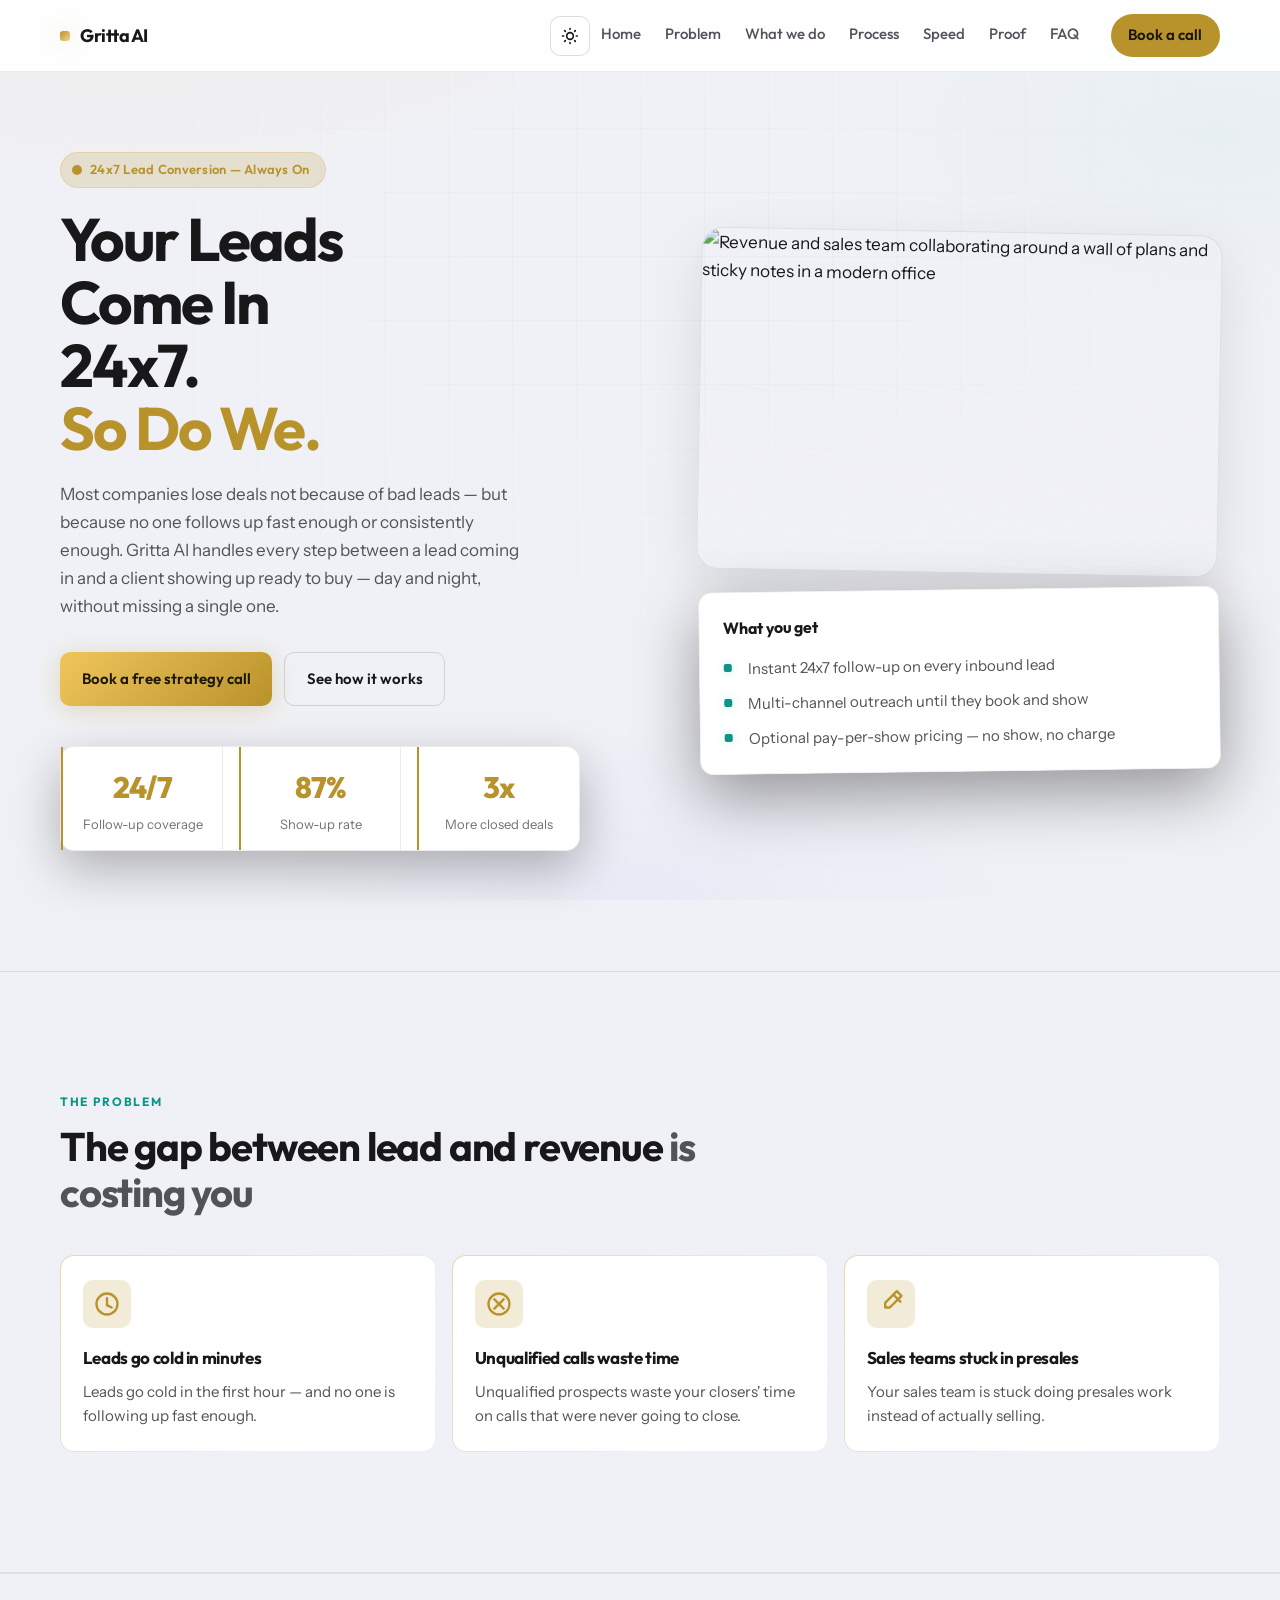
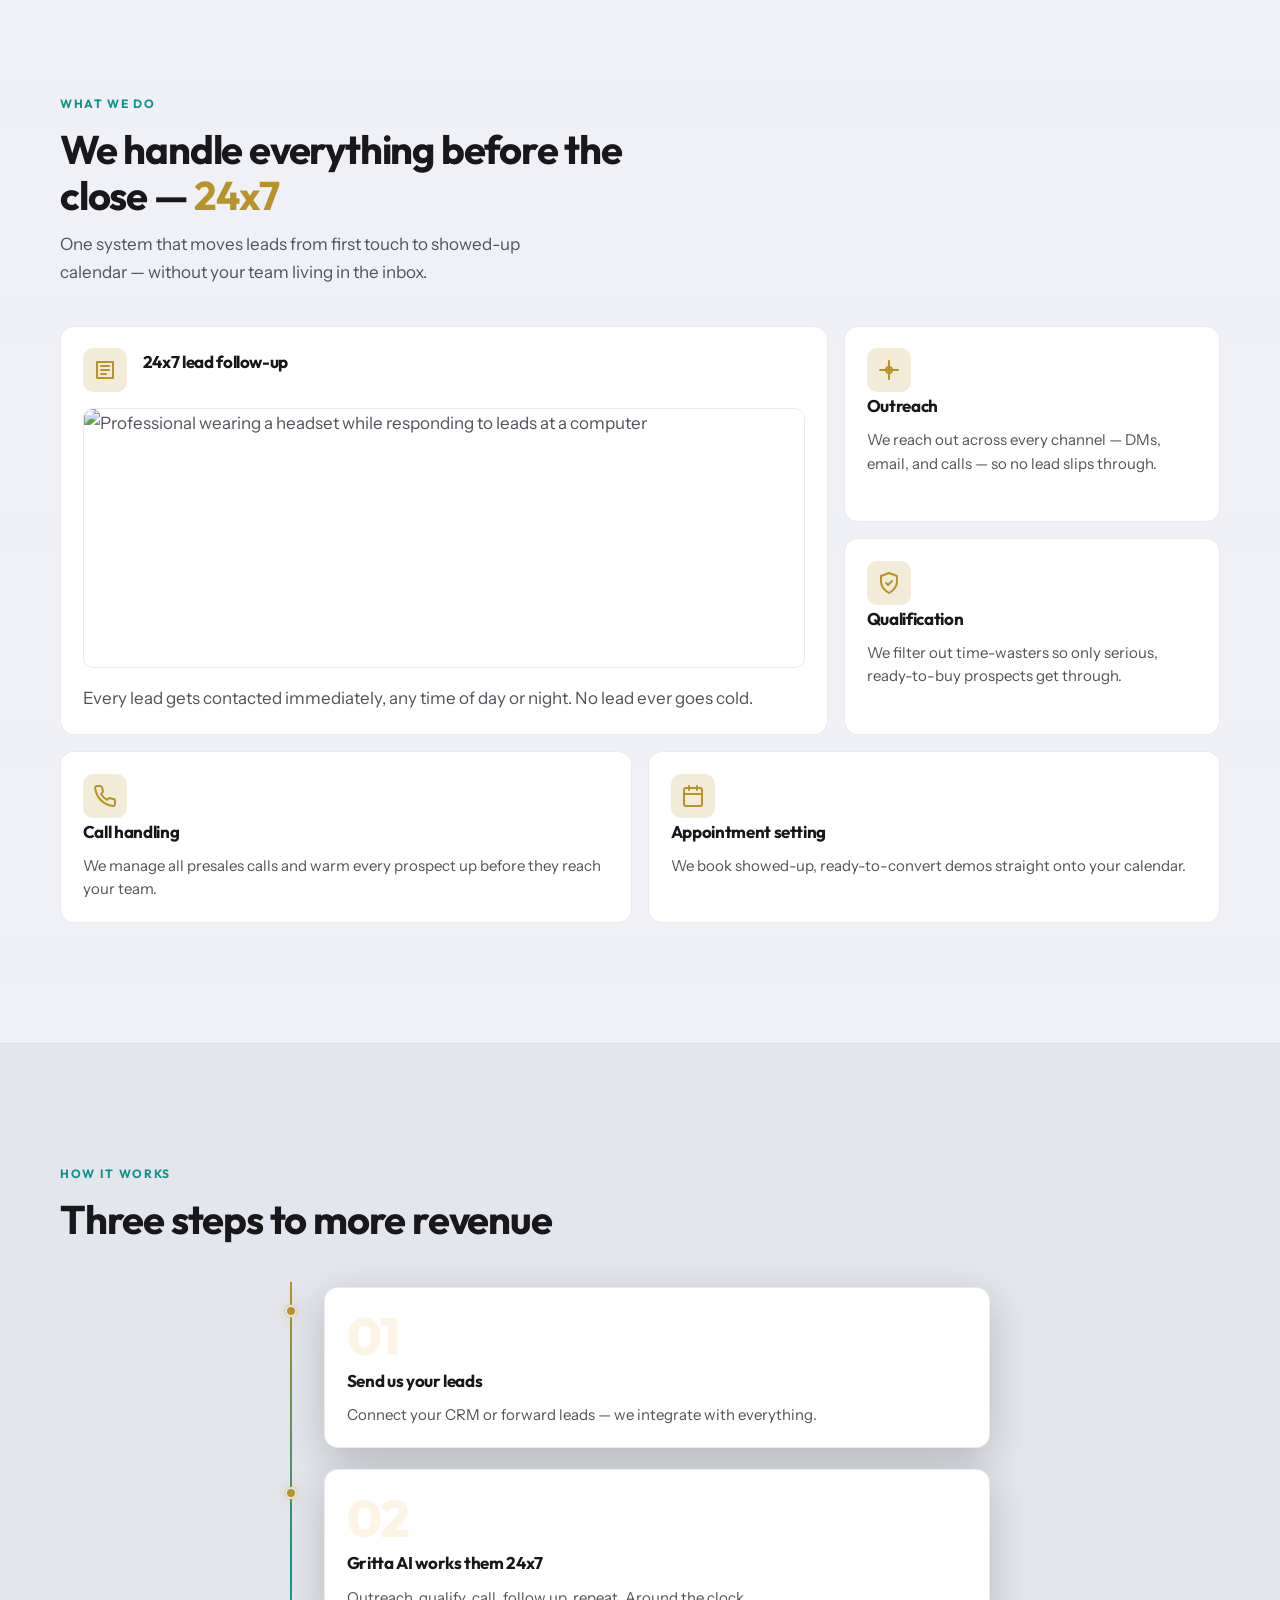
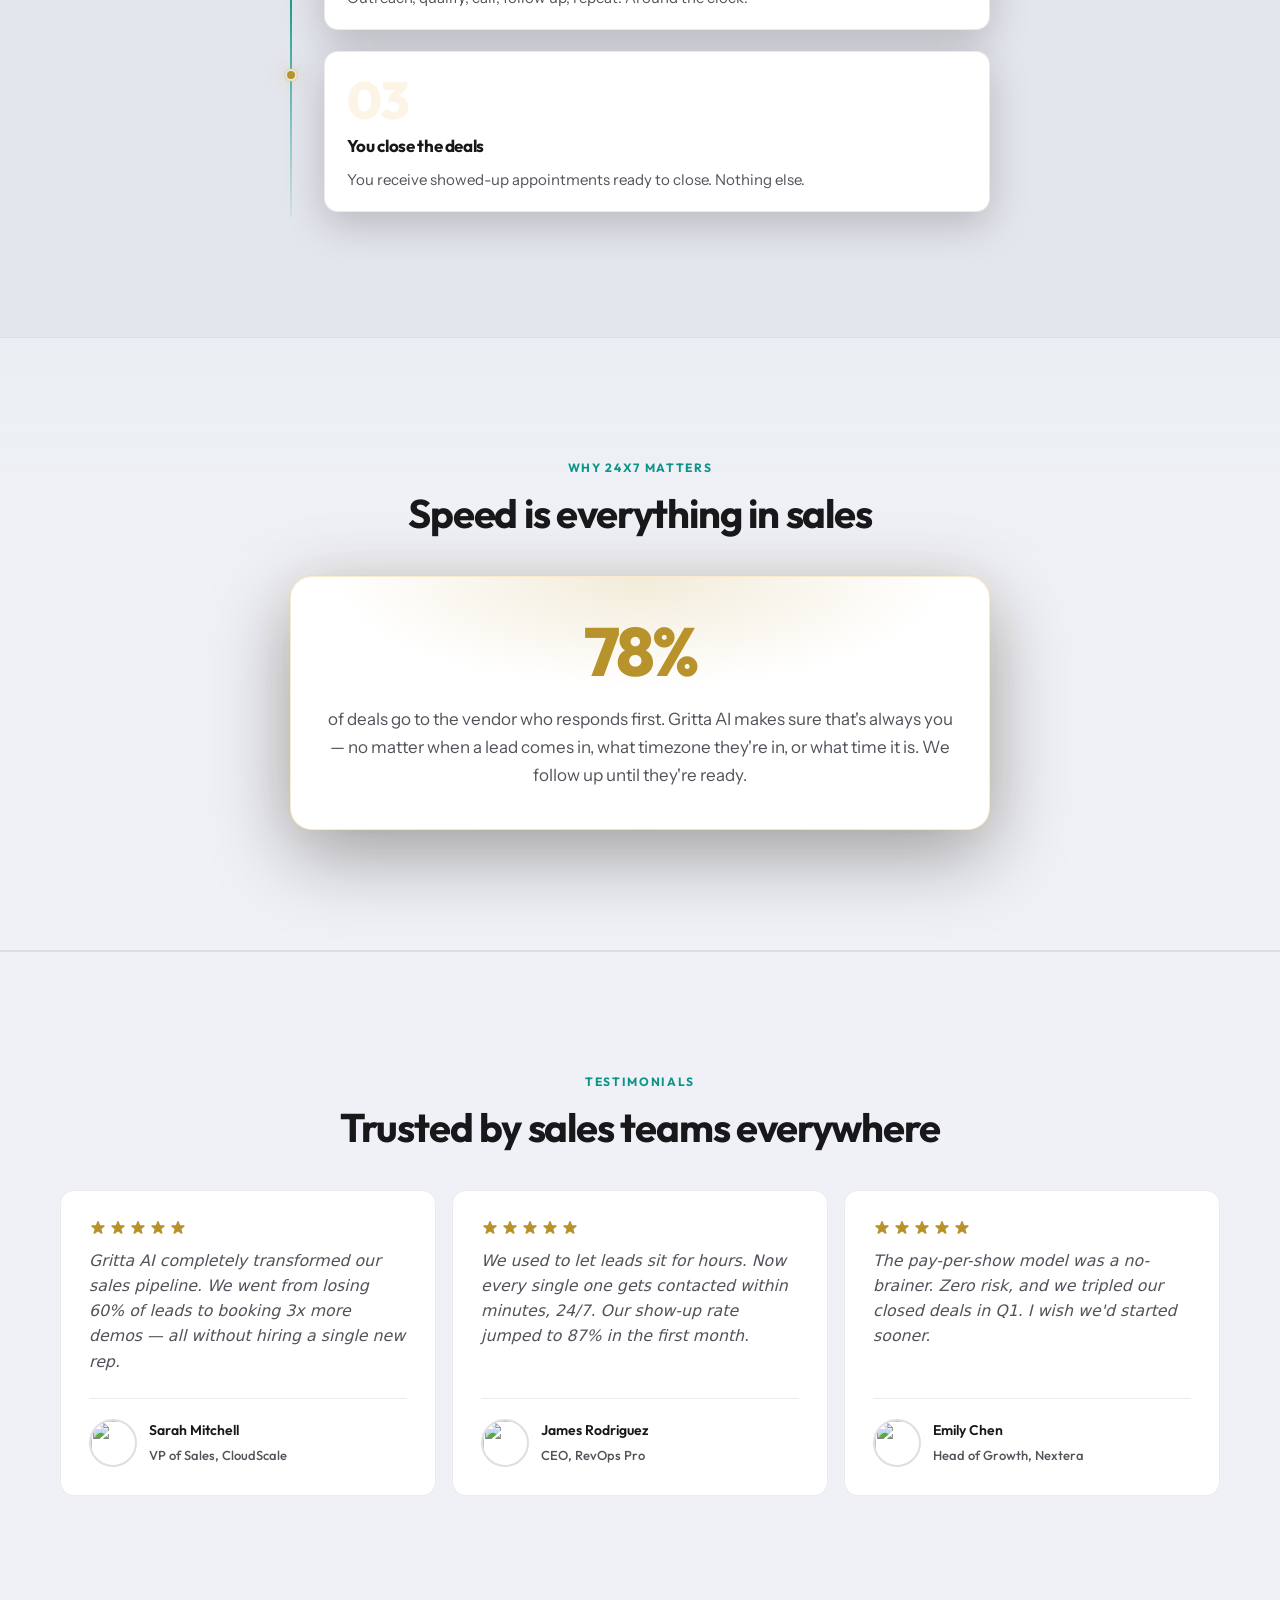
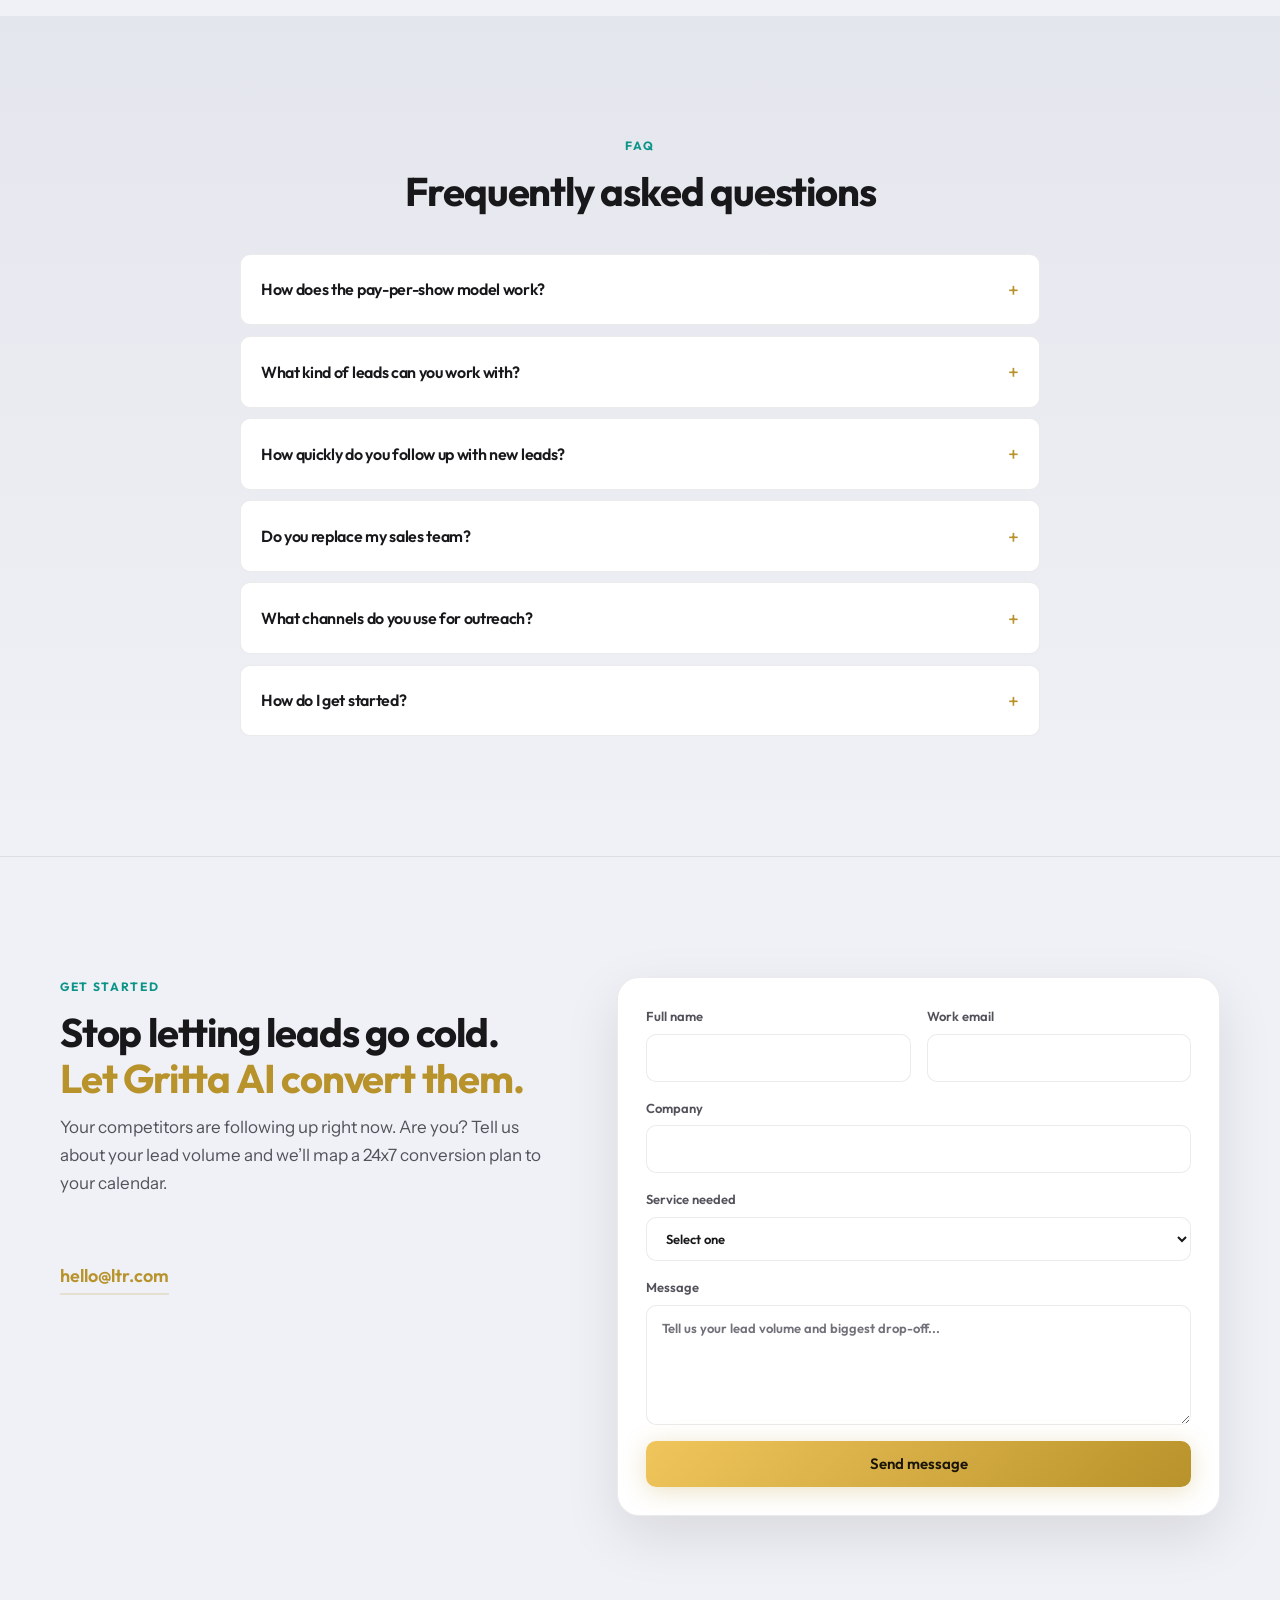
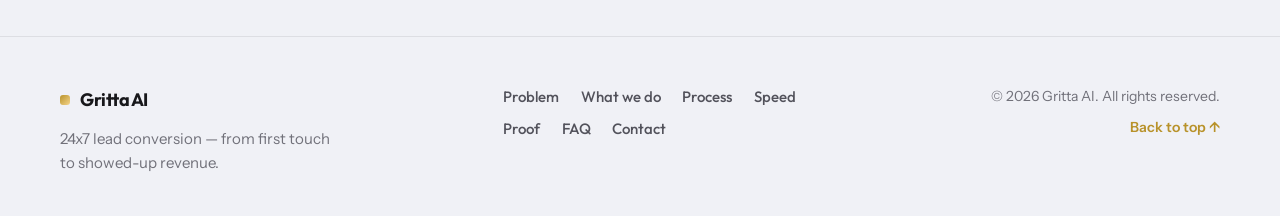
==== commit 0b4d0812: "content changed" ====
--- a/index.html
+++ b/index.html
@@ -3,29 +3,38 @@
 
 <head>
   <meta charset="UTF-8" />
+  <script>
+    (function () {
+      var KEY = 'gritta-theme';
+      var t = localStorage.getItem(KEY);
+      document.documentElement.dataset.theme =
+        t === 'light' || t === 'dark' || t === 'system' ? t : 'system';
+    })();
+  </script>
   <meta name="viewport" content="width=device-width, initial-scale=1.0" />
-  <title>Gritta AI | Sales Outsourcing for Inbound, Outbound & Closers</title>
+  <meta name="color-scheme" content="dark light" />
+  <title>Gritta AI — 24x7 Lead Conversion That Actually Closes</title>
   <meta name="description"
-    content="Gritta AI helps companies outsource inbound calling, outbound prospecting, and closing support with a high-performance sales collective that drives qualified pipeline and revenue growth." />
+    content="Gritta AI converts your existing leads into showed-up demos and appointments with 24x7 follow-up. No lead ever goes cold." />
   <meta name="keywords"
-    content="sales outsourcing, inbound calling, outbound calling, appointment setting, SDR outsourcing, remote closers, lead generation, B2B sales support" />
+    content="lead conversion, 24x7 sales follow-up, appointment setting, pay per show, outsourced SDR, B2B sales" />
   <meta name="robots" content="index,follow" />
   <meta name="author" content="Gritta AI" />
   <link rel="canonical" href="https://leadtorevenue.com/" />
 
   <meta property="og:type" content="website" />
-  <meta property="og:title" content="Gritta AI | Sales Outsourcing That Closes" />
+  <meta property="og:title" content="Gritta AI — 24x7 Lead Conversion" />
   <meta property="og:description"
-    content="Scale your revenue engine with outsourced inbound and outbound calling teams plus expert closing support." />
+    content="Done-for-you lead conversion powered by 24x7 follow-up. Pay only when they show up." />
   <meta property="og:url" content="https://leadtorevenue.com/" />
   <meta property="og:site_name" content="Gritta AI" />
   <meta property="og:image"
     content="https://images.unsplash.com/photo-1553877522-43269d4ea984?auto=format&fit=crop&w=1200&q=80" />
 
   <meta name="twitter:card" content="summary_large_image" />
-  <meta name="twitter:title" content="Gritta AI | Sales Outsourcing That Closes" />
+  <meta name="twitter:title" content="Gritta AI — 24x7 Lead Conversion" />
   <meta name="twitter:description"
-    content="Outsource inbound and outbound calling with a team focused on meetings, pipeline and closed revenue." />
+    content="Done-for-you lead conversion powered by 24x7 follow-up. Pay only when they show up." />
   <meta name="twitter:image"
     content="https://images.unsplash.com/photo-1553877522-43269d4ea984?auto=format&fit=crop&w=1200&q=80" />
 
@@ -36,7 +45,7 @@
     href="https://fonts.googleapis.com/css2?family=Instrument+Sans:ital,wght@0,400;0,500;0,600;0,700;1,400&family=Outfit:wght@400;500;600;700;800&display=swap"
     rel="stylesheet" />
 
-  <link rel="stylesheet" href="/styles.css" />
+  <link rel="stylesheet" href="styles.css" />
 
   <script type="application/ld+json">
       {
@@ -45,7 +54,7 @@
         "name": "Gritta AI",
         "url": "https://leadtorevenue.com",
         "logo": "https://leadtorevenue.com/logo.png",
-        "description": "Sales outsourcing company for inbound calling, outbound prospecting and closing support.",
+        "description": "24x7 lead conversion: follow-up, qualification, and appointment setting until prospects show up ready to buy.",
         "email": "hello@ltr.com",
         "sameAs": []
       }
@@ -54,13 +63,13 @@
       {
         "@context": "https://schema.org",
         "@type": "Service",
-        "serviceType": "Sales Outsourcing",
+        "serviceType": "Lead conversion and appointment setting",
         "provider": {
           "@type": "Organization",
           "name": "Gritta AI"
         },
         "areaServed": "Global",
-        "description": "Outsourced inbound calling, outbound lead generation, appointment setting and closing support for growing companies."
+        "description": "24x7 lead follow-up, multi-channel outreach, qualification, call handling, and pay-per-show appointment setting."
       }
     </script>
 </head>
@@ -68,78 +77,134 @@
 <body>
   <div class="page-bg" aria-hidden="true"></div>
 
-  <header class="site-header" id="home">
+  <header class="site-header">
     <div class="container header-inner">
       <a class="brand" href="#home" aria-label="Gritta AI home">
         <span class="brand-mark" aria-hidden="true"></span>
         <span class="brand-text">Gritta AI</span>
       </a>
-      <button class="menu-btn" type="button" aria-label="Open navigation" aria-expanded="false">
-        <span class="menu-btn-lines" aria-hidden="true"></span>
-        Menu
-      </button>
-      <nav class="main-nav" aria-label="Primary">
-        <a href="#home">Home</a>
-        <a href="#services">Services</a>
-        <a href="#about">About</a>
-        <a href="#testimonials">Proof</a>
-        <a href="#faq">FAQ</a>
-        <a href="#contact" class="nav-cta">Book a call</a>
-      </nav>
+      <div class="header-end">
+        <button type="button" class="theme-toggle" id="theme-toggle" data-appearance="dark"
+          aria-label="Switch to light mode" title="Light mode">
+          <svg class="theme-toggle__icon theme-toggle__icon--sun" width="20" height="20" viewBox="0 0 24 24"
+            fill="none" xmlns="http://www.w3.org/2000/svg" aria-hidden="true">
+            <path
+              d="M12 3v1m0 16v1m8.66-9h-1M4.34 12H3m15.364 6.364l-.707-.707M6.343 6.343l-.707-.707m12.728 0l-.707.707M6.343 17.657l-.707.707M16 12a4 4 0 11-8 0 4 4 0 018 0z"
+              stroke="currentColor" stroke-width="2" stroke-linecap="round" />
+          </svg>
+          <svg class="theme-toggle__icon theme-toggle__icon--moon" width="20" height="20" viewBox="0 0 24 24"
+            fill="none" xmlns="http://www.w3.org/2000/svg" aria-hidden="true">
+            <path d="M21 14.5A8.5 8.5 0 019.5 3a8.5 8.5 0 1011.5 11.5z" stroke="currentColor" stroke-width="2"
+              stroke-linecap="round" stroke-linejoin="round" />
+          </svg>
+        </button>
+        <button class="menu-btn" type="button" aria-label="Open navigation" aria-expanded="false">
+          <span class="menu-btn-lines" aria-hidden="true"></span>
+          Menu
+        </button>
+        <nav class="main-nav" aria-label="Primary">
+          <a href="#home">Home</a>
+          <a href="#problem">Problem</a>
+          <a href="#services">What we do</a>
+          <a href="#how-it-works">Process</a>
+          <a href="#speed">Speed</a>
+          <a href="#testimonials">Proof</a>
+          <a href="#faq">FAQ</a>
+          <a href="#contact" class="nav-cta">Book a call</a>
+        </nav>
+      </div>
     </div>
   </header>
 
   <main>
-    <section class="hero section" aria-labelledby="hero-heading">
+    <section class="hero section" id="home" aria-labelledby="hero-heading">
       <div class="container hero-layout">
         <div class="hero-main">
-          <p class="eyebrow">
+          <p class="eyebrow eyebrow--pill">
             <span class="eyebrow-dot" aria-hidden="true"></span>
-            <span class="eyebrow-type-wrap" aria-hidden="true">
-              <span class="eyebrow-type-text">Sales execution, outsourced</span>
-              <span class="eyebrow-caret eyebrow-caret--typing"
-                aria-hidden="true"></span>
-            </span>
+            24x7 Lead Conversion — Always On
           </p>
-          <h1 id="hero-heading">Pipeline that moves. Teams that close.</h1>
+          <h1 id="hero-heading">Your Leads Come In 24x7.<br /><span class="hero-title-accent">So Do We.</span></h1>
           <p class="hero-lede">
-            Gritta AI is your outsourced sales collective for inbound calling, outbound calling, and closing
-            support. We build disciplined revenue systems so your leaders can focus on strategy—not staffing chaos.
+            Most companies lose deals not because of bad leads — but because no one follows up fast enough or
+            consistently enough. Gritta AI handles every step between a lead coming in and a client showing up
+            ready to buy — day and night, without missing a single one.
           </p>
           <div class="hero-actions">
-            <a href="#contact" class="btn btn-primary">Book strategy call</a>
-            <a href="#services" class="btn btn-ghost">Explore services</a>
+            <a href="#contact" class="btn btn-primary">Book a free strategy call</a>
+            <a href="#how-it-works" class="btn btn-ghost">See how it works</a>
           </div>
-          <ul class="hero-metrics" aria-label="Highlights">
+          <ul class="hero-metrics hero-metrics--statbar" aria-label="Key outcomes">
             <li>
-              <span class="metric-value">Full-funnel</span>
-              <span class="metric-label">Inbound + outbound + closes</span>
+              <span class="metric-value">24/7</span>
+              <span class="metric-label">Follow-up coverage</span>
             </li>
             <li>
-              <span class="metric-value">Weekly QA</span>
-              <span class="metric-label">Scripts tuned on live calls</span>
+              <span class="metric-value">87%</span>
+              <span class="metric-label">Show-up rate</span>
             </li>
             <li>
-              <span class="metric-value">Fast launch</span>
-              <span class="metric-label">Discovery → live reps</span>
+              <span class="metric-value">3x</span>
+              <span class="metric-label">More closed deals</span>
             </li>
           </ul>
         </div>
         <div class="hero-visual">
-          <figure class="hero-frame">
+          <figure class="hero-frame hero-frame--tilt">
             <img class="hero-image"
               src="https://images.unsplash.com/photo-1553877522-43269d4ea984?auto=format&fit=crop&w=1200&q=80"
               alt="Revenue and sales team collaborating around a wall of plans and sticky notes in a modern office"
               loading="eager" width="640" height="420" />
           </figure>
-          <aside class="hero-panel" aria-label="What you get">
+          <aside class="hero-panel hero-panel--accent-edge" aria-label="What you get">
             <h2 class="hero-panel-title">What you get</h2>
             <ul class="checklist">
-              <li>Dedicated inbound and outbound callers</li>
-              <li>Conversion-first scripting and QA</li>
-              <li>Optimization cadence with weekly reviews</li>
+              <li>Instant 24x7 follow-up on every inbound lead</li>
+              <li>Multi-channel outreach until they book and show</li>
+              <li>Optional pay-per-show pricing — no show, no charge</li>
             </ul>
           </aside>
+        </div>
+      </div>
+    </section>
+
+    <section class="section problem-band" id="problem">
+      <div class="container">
+        <header class="section-head section-head--wide">
+          <p class="kicker">The problem</p>
+          <h2>The gap between lead and revenue <span class="head-muted">is costing you</span></h2>
+        </header>
+        <div class="problem-grid">
+          <article class="problem-card">
+            <span class="problem-card-icon" aria-hidden="true">
+              <svg width="28" height="28" viewBox="0 0 24 24" fill="none" xmlns="http://www.w3.org/2000/svg">
+                <circle cx="12" cy="12" r="9" stroke="currentColor" stroke-width="2" />
+                <path d="M12 7v6l4 2" stroke="currentColor" stroke-width="2" stroke-linecap="round" />
+              </svg>
+            </span>
+            <h3>Leads go cold in minutes</h3>
+            <p>Leads go cold in the first hour — and no one is following up fast enough.</p>
+          </article>
+          <article class="problem-card">
+            <span class="problem-card-icon" aria-hidden="true">
+              <svg width="28" height="28" viewBox="0 0 24 24" fill="none" xmlns="http://www.w3.org/2000/svg">
+                <circle cx="12" cy="12" r="9" stroke="currentColor" stroke-width="2" />
+                <path d="M8 8l8 8M16 8l-8 8" stroke="currentColor" stroke-width="2" stroke-linecap="round" />
+              </svg>
+            </span>
+            <h3>Unqualified calls waste time</h3>
+            <p>Unqualified prospects waste your closers' time on calls that were never going to close.</p>
+          </article>
+          <article class="problem-card">
+            <span class="problem-card-icon" aria-hidden="true">
+              <svg width="28" height="28" viewBox="0 0 24 24" fill="none" xmlns="http://www.w3.org/2000/svg">
+                <path d="M17 1l4 4-10 10H7v-4L17 1z" stroke="currentColor" stroke-width="2" stroke-linejoin="round" />
+                <path d="M14 4l6 6" stroke="currentColor" stroke-width="2" stroke-linecap="round" />
+              </svg>
+            </span>
+            <h3>Sales teams stuck in presales</h3>
+            <p>Your sales team is stuck doing presales work instead of actually selling.</p>
+          </article>
         </div>
       </div>
     </section>
@@ -147,174 +212,195 @@
     <section class="section services" id="services">
       <div class="container">
         <header class="section-head">
-          <p class="kicker">Services</p>
-          <h2>Outsourced sales built for fixing <span class="section-head-accent">INCONSISTENT CLOSING </span>.</h2>
+          <p class="kicker">What we do</p>
+          <h2>We handle everything before the close — <span class="section-head-accent">24x7</span></h2>
           <p class="section-intro">
-            One partner for the full revenue motion: qualify intent, book meetings, support late-stage deals,
-            and keep the CRM honest.
+            One system that moves leads from first touch to showed-up calendar — without your team living in the
+            inbox.
           </p>
         </header>
 
-        <div class="service-bento">
-          <article class="service-card service-card--feature">
-            <div class="service-card-top">
+        <div class="offer-bento">
+          <article class="offer-card offer-card--feature">
+            <div class="offer-card-top">
               <span class="service-icon" aria-hidden="true">
                 <svg width="24" height="24" viewBox="0 0 24 24" fill="none" xmlns="http://www.w3.org/2000/svg">
-                  <path d="M4 6h16M4 12h10M4 18h16" stroke="currentColor" stroke-width="2" stroke-linecap="round" />
+                  <path d="M4 4h16v16H4zM8 8h8M8 12h8M8 16h5" stroke="currentColor" stroke-width="2"
+                    stroke-linecap="round" stroke-linejoin="round" />
                 </svg>
               </span>
-              <h3>Inbound calling &amp; lead qualification</h3>
+              <h3>24x7 lead follow-up</h3>
             </div>
             <img class="service-card-image"
               src="https://images.unsplash.com/photo-1573164713714-d95e436ab8d6?auto=format&fit=crop&w=1000&q=80"
-              alt="Smiling support professional wearing a headset while handling inbound calls at a computer"
-              loading="lazy" width="800" height="480" />
-            <p>
-              Never lose ready-to-buy leads. Our inbound reps answer quickly, qualify accurately, and push
-              opportunities to your sales team with clear next steps.
-            </p>
-            <ul class="bullets">
-              <li>24/7 inbound response workflows</li>
-              <li>Lead scoring and qualification scripts</li>
-              <li>Call QA and conversion optimization</li>
-            </ul>
-          </article>
-
-          <article class="service-card">
+              alt="Professional wearing a headset while responding to leads at a computer" loading="lazy" width="800"
+              height="480" />
+            <p>Every lead gets contacted immediately, any time of day or night. No lead ever goes cold.</p>
+          </article>
+
+          <article class="offer-card">
             <span class="service-icon" aria-hidden="true">
               <svg width="24" height="24" viewBox="0 0 24 24" fill="none" xmlns="http://www.w3.org/2000/svg">
-                <path d="M12 3v18M3 12h18M5.6 5.6l12.8 12.8M18.4 5.6L5.6 18.4" stroke="currentColor" stroke-width="2"
-                  stroke-linecap="round" />
-              </svg>
-            </span>
-            <h3>Outbound prospecting</h3>
-            <img class="service-card-image service-card-image--sm"
-              src="https://images.unsplash.com/photo-1551434678-e076c223a692?auto=format&fit=crop&w=900&q=80"
-              alt="Sales team working together at laptops in an open office during outbound prospecting" loading="lazy"
-              width="640" height="360" />
-            <p>Elite SDR pods run targeted outbound sequences that book meetings with decision-makers.</p>
-          </article>
-
-          <article class="service-card">
+                <path d="M12 3v18M3 12h18" stroke="currentColor" stroke-width="2" stroke-linecap="round" />
+                <circle cx="12" cy="12" r="3" stroke="currentColor" stroke-width="2" />
+              </svg>
+            </span>
+            <h3>Outreach</h3>
+            <p>We reach out across every channel — DMs, email, and calls — so no lead slips through.</p>
+          </article>
+
+          <article class="offer-card">
+            <span class="service-icon" aria-hidden="true">
+              <svg width="24" height="24" viewBox="0 0 24 24" fill="none" xmlns="http://www.w3.org/2000/svg">
+                <path d="M9 12l2 2 4-4M12 22s8-4.5 8-11V5l-8-3-8 3v6c0 6.5 8 11 8 11z" stroke="currentColor"
+                  stroke-width="2" stroke-linecap="round" stroke-linejoin="round" />
+              </svg>
+            </span>
+            <h3>Qualification</h3>
+            <p>We filter out time-wasters so only serious, ready-to-buy prospects get through.</p>
+          </article>
+
+          <article class="offer-card">
+            <span class="service-icon" aria-hidden="true">
+              <svg width="24" height="24" viewBox="0 0 24 24" fill="none" xmlns="http://www.w3.org/2000/svg">
+                <path
+                  d="M22 16.92v3a2 2 0 01-2.18 2 19.79 19.79 0 01-8.63-3.07 19.5 19.5 0 01-6-6 19.79 19.79 0 01-3.07-8.67A2 2 0 014.11 2h3a2 2 0 012 1.72c.127.96.361 1.903.7 2.81a2 2 0 01-.45 2.11L8.09 9.91a16 16 0 006 6l1.27-1.27a2 2 0 012.11-.45c.907.339 1.85.573 2.81.7A2 2 0 0122 16.92z"
+                  stroke="currentColor" stroke-width="2" stroke-linecap="round" stroke-linejoin="round" />
+              </svg>
+            </span>
+            <h3>Call handling</h3>
+            <p>We manage all presales calls and warm every prospect up before they reach your team.</p>
+          </article>
+
+          <article class="offer-card">
             <span class="service-icon" aria-hidden="true">
               <svg width="24" height="24" viewBox="0 0 24 24" fill="none" xmlns="http://www.w3.org/2000/svg">
                 <rect x="3" y="4" width="18" height="18" rx="2" stroke="currentColor" stroke-width="2" />
-                <path d="M3 10h18M8 2v4M16 2v4" stroke="currentColor" stroke-width="2" stroke-linecap="round" />
+                <path d="M16 2v4M8 2v4M3 10h18" stroke="currentColor" stroke-width="2" stroke-linecap="round" />
               </svg>
             </span>
             <h3>Appointment setting</h3>
-            <p>Structured outreach, objection handling, and calendar coordination to keep your pipeline full.</p>
-          </article>
-
-          <article class="service-card">
-            <span class="service-icon" aria-hidden="true">
-              <svg width="24" height="24" viewBox="0 0 24 24" fill="none" xmlns="http://www.w3.org/2000/svg">
-                <path d="M12 22s8-4.5 8-11V5l-8-3-8 3v6c0 6.5 8 11 8 11z" stroke="currentColor" stroke-width="2"
-                  stroke-linejoin="round" />
-              </svg>
-            </span>
-            <h3>Closing support</h3>
-            <p>Experienced closers help your team improve proposal-to-win rates and reduce sales-cycle drag.</p>
-          </article>
-
-          <article class="service-card">
-            <span class="service-icon" aria-hidden="true">
-              <svg width="24" height="24" viewBox="0 0 24 24" fill="none" xmlns="http://www.w3.org/2000/svg">
-                <path d="M4 19V5M4 19h16M8 17V9M12 17V7M16 17v-5" stroke="currentColor" stroke-width="2"
-                  stroke-linecap="round" />
-              </svg>
-            </span>
-            <h3>CRM &amp; sales operations</h3>
-            <p>Pipeline hygiene, reporting dashboards, and call intelligence so every action ties to revenue.</p>
-          </article>
-        </div>
-      </div>
-    </section>
-
-    <section class="section about" id="about">
-      <div class="container about-grid">
-        <div class="about-copy">
-          <header class="section-head">
-            <p class="kicker">About us</p>
-            <h2>The outsourcing partner behind teams that cannot afford <span class="section-head-accent">SLOW HIRING</span>.</h2>
-            <p class="section-intro">
-              We created Gritta AI for companies that need predictable sales execution without long hiring cycles.
-              We recruit, train, and manage a dedicated team aligned to your market, message, and revenue goals.
-            </p>
-          </header>
-          <ul class="about-list">
-            <li>
-              <span class="about-list-num">01</span>
-              <span>Dedicated inbound and outbound specialists for your account</span>
+            <p>We book showed-up, ready-to-convert demos straight onto your calendar.</p>
+          </article>
+        </div>
+      </div>
+    </section>
+
+    <section class="section process-section" id="how-it-works">
+      <div class="container">
+        <header class="section-head">
+          <p class="kicker">How it works</p>
+          <h2>Three steps to more revenue</h2>
+        </header>
+        <div class="process-timeline">
+          <ol class="process-track">
+            <li class="process-step">
+              <span class="process-step-marker" aria-hidden="true"></span>
+              <div class="process-step-body">
+                <span class="process-step-num" aria-hidden="true">01</span>
+                <h3>Send us your leads</h3>
+                <p>Connect your CRM or forward leads — we integrate with everything.</p>
+              </div>
             </li>
-            <li>
-              <span class="about-list-num">02</span>
-              <span>Weekly script refinements from live call intelligence</span>
+            <li class="process-step">
+              <span class="process-step-marker" aria-hidden="true"></span>
+              <div class="process-step-body">
+                <span class="process-step-num" aria-hidden="true">02</span>
+                <h3>Gritta AI works them 24x7</h3>
+                <p>Outreach, qualify, call, follow up, repeat. Around the clock.</p>
+              </div>
             </li>
-            <li>
-              <span class="about-list-num">03</span>
-              <span>Transparent KPI reviews with revenue attribution</span>
+            <li class="process-step">
+              <span class="process-step-marker" aria-hidden="true"></span>
+              <div class="process-step-body">
+                <span class="process-step-num" aria-hidden="true">03</span>
+                <h3>You close the deals</h3>
+                <p>You receive showed-up appointments ready to close. Nothing else.</p>
+              </div>
             </li>
-            <li>
-              <span class="about-list-num">04</span>
-              <span>Fast onboarding with a proven deployment architecture</span>
-            </li>
-          </ul>
-        </div>
-        <div class="about-visual">
-          <div class="about-frame">
-            <img src="https://images.unsplash.com/photo-1552664730-d307ca884978?auto=format&fit=crop&w=1000&q=80"
-              alt="Facilitator leading a strategic workshop with a diverse business team around a conference table"
-              loading="lazy" width="640" height="720" />
-          </div>
+          </ol>
+        </div>
+      </div>
+    </section>
+
+    <section class="section spotlight-section" id="speed" aria-labelledby="spotlight-heading">
+      <div class="container">
+        <header class="section-head section-head--center">
+          <p class="kicker">Why 24x7 matters</p>
+          <h2 id="spotlight-heading">Speed is everything in sales</h2>
+        </header>
+        <div class="spotlight-card">
+          <p class="spotlight-stat" aria-label="78 percent">78%</p>
+          <p class="spotlight-copy">
+            of deals go to the vendor who responds first. Gritta AI makes sure that's always you — no matter when
+            a lead comes in, what timezone they're in, or what time it is. We follow up until they're ready.
+          </p>
         </div>
       </div>
     </section>
 
     <section class="section testimonials" id="testimonials">
       <div class="container">
-        <header class="section-head">
+        <header class="section-head section-head--center">
           <p class="kicker">Testimonials</p>
-          <h2>Trusted by teams that need growth now—not next quarter.</h2>
+          <h2>Trusted by sales teams everywhere</h2>
         </header>
         <div class="testimonial-grid">
-          <blockquote class="quote-card">
-            <span class="quote-mark" aria-hidden="true">“</span>
-            <p>
-              Gritta AI quickly improved our qualified meetings and made our close-rate consistency much
-              stronger across outbound.
+          <blockquote class="quote-card quote-card--lift">
+            <div class="quote-stars" aria-label="5 out of 5 stars">
+              <svg width="18" height="18" viewBox="0 0 20 20" aria-hidden="true"><path fill="currentColor" d="M9.049 2.927c.3-.921 1.603-.921 1.902 0l1.07 3.292a1 1 0 00.95.69h3.462c.969 0 1.371 1.24.588 1.81l-2.8 2.034a1 1 0 00-.364 1.118l1.07 3.292c.3.921-.755 1.688-1.54 1.118l-2.8-2.034a1 1 0 00-1.175 0l-2.8 2.034c-.784.57-1.838-.197-1.539-1.118l1.07-3.292a1 1 0 00-.364-1.118L2.98 8.72c-.783-.57-.38-1.81.588-1.81h3.461a1 1 0 00.951-.69l1.07-3.292z" /></svg>
+              <svg width="18" height="18" viewBox="0 0 20 20" aria-hidden="true"><path fill="currentColor" d="M9.049 2.927c.3-.921 1.603-.921 1.902 0l1.07 3.292a1 1 0 00.95.69h3.462c.969 0 1.371 1.24.588 1.81l-2.8 2.034a1 1 0 00-.364 1.118l1.07 3.292c.3.921-.755 1.688-1.54 1.118l-2.8-2.034a1 1 0 00-1.175 0l-2.8 2.034c-.784.57-1.838-.197-1.539-1.118l1.07-3.292a1 1 0 00-.364-1.118L2.98 8.72c-.783-.57-.38-1.81.588-1.81h3.461a1 1 0 00.951-.69l1.07-3.292z" /></svg>
+              <svg width="18" height="18" viewBox="0 0 20 20" aria-hidden="true"><path fill="currentColor" d="M9.049 2.927c.3-.921 1.603-.921 1.902 0l1.07 3.292a1 1 0 00.95.69h3.462c.969 0 1.371 1.24.588 1.81l-2.8 2.034a1 1 0 00-.364 1.118l1.07 3.292c.3.921-.755 1.688-1.54 1.118l-2.8-2.034a1 1 0 00-1.175 0l-2.8 2.034c-.784.57-1.838-.197-1.539-1.118l1.07-3.292a1 1 0 00-.364-1.118L2.98 8.72c-.783-.57-.38-1.81.588-1.81h3.461a1 1 0 00.951-.69l1.07-3.292z" /></svg>
+              <svg width="18" height="18" viewBox="0 0 20 20" aria-hidden="true"><path fill="currentColor" d="M9.049 2.927c.3-.921 1.603-.921 1.902 0l1.07 3.292a1 1 0 00.95.69h3.462c.969 0 1.371 1.24.588 1.81l-2.8 2.034a1 1 0 00-.364 1.118l1.07 3.292c.3.921-.755 1.688-1.54 1.118l-2.8-2.034a1 1 0 00-1.175 0l-2.8 2.034c-.784.57-1.838-.197-1.539-1.118l1.07-3.292a1 1 0 00-.364-1.118L2.98 8.72c-.783-.57-.38-1.81.588-1.81h3.461a1 1 0 00.951-.69l1.07-3.292z" /></svg>
+              <svg width="18" height="18" viewBox="0 0 20 20" aria-hidden="true"><path fill="currentColor" d="M9.049 2.927c.3-.921 1.603-.921 1.902 0l1.07 3.292a1 1 0 00.95.69h3.462c.969 0 1.371 1.24.588 1.81l-2.8 2.034a1 1 0 00-.364 1.118l1.07 3.292c.3.921-.755 1.688-1.54 1.118l-2.8-2.034a1 1 0 00-1.175 0l-2.8 2.034c-.784.57-1.838-.197-1.539-1.118l1.07-3.292a1 1 0 00-.364-1.118L2.98 8.72c-.783-.57-.38-1.81.588-1.81h3.461a1 1 0 00.951-.69l1.07-3.292z" /></svg>
+            </div>
+            <p>
+              Gritta AI completely transformed our sales pipeline. We went from losing 60% of leads to booking 3x
+              more demos — all without hiring a single new rep.
+            </p>
+            <footer>
+              <img class="avatar"
+                src="https://images.unsplash.com/photo-1573496359142-b8d87734a5a2?auto=format&fit=crop&w=128&h=128&q=80"
+                alt="" width="48" height="48" loading="lazy" />
+              <cite><span class="cite-name">Sarah Mitchell</span><span class="cite-role">VP of Sales, CloudScale</span></cite>
+            </footer>
+          </blockquote>
+          <blockquote class="quote-card quote-card--lift">
+            <div class="quote-stars" aria-label="5 out of 5 stars">
+              <svg width="18" height="18" viewBox="0 0 20 20" aria-hidden="true"><path fill="currentColor" d="M9.049 2.927c.3-.921 1.603-.921 1.902 0l1.07 3.292a1 1 0 00.95.69h3.462c.969 0 1.371 1.24.588 1.81l-2.8 2.034a1 1 0 00-.364 1.118l1.07 3.292c.3.921-.755 1.688-1.54 1.118l-2.8-2.034a1 1 0 00-1.175 0l-2.8 2.034c-.784.57-1.838-.197-1.539-1.118l1.07-3.292a1 1 0 00-.364-1.118L2.98 8.72c-.783-.57-.38-1.81.588-1.81h3.461a1 1 0 00.951-.69l1.07-3.292z" /></svg>
+              <svg width="18" height="18" viewBox="0 0 20 20" aria-hidden="true"><path fill="currentColor" d="M9.049 2.927c.3-.921 1.603-.921 1.902 0l1.07 3.292a1 1 0 00.95.69h3.462c.969 0 1.371 1.24.588 1.81l-2.8 2.034a1 1 0 00-.364 1.118l1.07 3.292c.3.921-.755 1.688-1.54 1.118l-2.8-2.034a1 1 0 00-1.175 0l-2.8 2.034c-.784.57-1.838-.197-1.539-1.118l1.07-3.292a1 1 0 00-.364-1.118L2.98 8.72c-.783-.57-.38-1.81.588-1.81h3.461a1 1 0 00.951-.69l1.07-3.292z" /></svg>
+              <svg width="18" height="18" viewBox="0 0 20 20" aria-hidden="true"><path fill="currentColor" d="M9.049 2.927c.3-.921 1.603-.921 1.902 0l1.07 3.292a1 1 0 00.95.69h3.462c.969 0 1.371 1.24.588 1.81l-2.8 2.034a1 1 0 00-.364 1.118l1.07 3.292c.3.921-.755 1.688-1.54 1.118l-2.8-2.034a1 1 0 00-1.175 0l-2.8 2.034c-.784.57-1.838-.197-1.539-1.118l1.07-3.292a1 1 0 00-.364-1.118L2.98 8.72c-.783-.57-.38-1.81.588-1.81h3.461a1 1 0 00.951-.69l1.07-3.292z" /></svg>
+              <svg width="18" height="18" viewBox="0 0 20 20" aria-hidden="true"><path fill="currentColor" d="M9.049 2.927c.3-.921 1.603-.921 1.902 0l1.07 3.292a1 1 0 00.95.69h3.462c.969 0 1.371 1.24.588 1.81l-2.8 2.034a1 1 0 00-.364 1.118l1.07 3.292c.3.921-.755 1.688-1.54 1.118l-2.8-2.034a1 1 0 00-1.175 0l-2.8 2.034c-.784.57-1.838-.197-1.539-1.118l1.07-3.292a1 1 0 00-.364-1.118L2.98 8.72c-.783-.57-.38-1.81.588-1.81h3.461a1 1 0 00.951-.69l1.07-3.292z" /></svg>
+              <svg width="18" height="18" viewBox="0 0 20 20" aria-hidden="true"><path fill="currentColor" d="M9.049 2.927c.3-.921 1.603-.921 1.902 0l1.07 3.292a1 1 0 00.95.69h3.462c.969 0 1.371 1.24.588 1.81l-2.8 2.034a1 1 0 00-.364 1.118l1.07 3.292c.3.921-.755 1.688-1.54 1.118l-2.8-2.034a1 1 0 00-1.175 0l-2.8 2.034c-.784.57-1.838-.197-1.539-1.118l1.07-3.292a1 1 0 00-.364-1.118L2.98 8.72c-.783-.57-.38-1.81.588-1.81h3.461a1 1 0 00.951-.69l1.07-3.292z" /></svg>
+            </div>
+            <p>
+              We used to let leads sit for hours. Now every single one gets contacted within minutes, 24/7. Our
+              show-up rate jumped to 87% in the first month.
             </p>
             <footer>
               <img class="avatar"
                 src="https://images.unsplash.com/photo-1560250097-0b93528c311a?auto=format&fit=crop&w=128&h=128&q=80"
-                alt="Portrait of a professional man in business attire" width="48" height="48" loading="lazy" />
-              <cite>VP Sales, B2B SaaS</cite>
+                alt="" width="48" height="48" loading="lazy" />
+              <cite><span class="cite-name">James Rodriguez</span><span class="cite-role">CEO, RevOps Pro</span></cite>
             </footer>
           </blockquote>
-          <blockquote class="quote-card">
-            <span class="quote-mark" aria-hidden="true">“</span>
-            <p>
-              We outsourced inbound and instantly stopped missing high-intent calls. Their team works like an
-              extension of ours.
-            </p>
-            <footer>
-              <img class="avatar"
-                src="https://images.unsplash.com/photo-1573496359142-b8d87734a5a2?auto=format&fit=crop&w=128&h=128&q=80"
-                alt="Portrait of a professional woman smiling in office attire" width="48" height="48" loading="lazy" />
-              <cite>Founder, EdTech Startup</cite>
-            </footer>
-          </blockquote>
-          <blockquote class="quote-card">
-            <span class="quote-mark" aria-hidden="true">“</span>
-            <p>
-              From appointment setting to late-stage objection handling, they’ve helped us build a real revenue
-              machine.
+          <blockquote class="quote-card quote-card--lift">
+            <div class="quote-stars" aria-label="5 out of 5 stars">
+              <svg width="18" height="18" viewBox="0 0 20 20" aria-hidden="true"><path fill="currentColor" d="M9.049 2.927c.3-.921 1.603-.921 1.902 0l1.07 3.292a1 1 0 00.95.69h3.462c.969 0 1.371 1.24.588 1.81l-2.8 2.034a1 1 0 00-.364 1.118l1.07 3.292c.3.921-.755 1.688-1.54 1.118l-2.8-2.034a1 1 0 00-1.175 0l-2.8 2.034c-.784.57-1.838-.197-1.539-1.118l1.07-3.292a1 1 0 00-.364-1.118L2.98 8.72c-.783-.57-.38-1.81.588-1.81h3.461a1 1 0 00.951-.69l1.07-3.292z" /></svg>
+              <svg width="18" height="18" viewBox="0 0 20 20" aria-hidden="true"><path fill="currentColor" d="M9.049 2.927c.3-.921 1.603-.921 1.902 0l1.07 3.292a1 1 0 00.95.69h3.462c.969 0 1.371 1.24.588 1.81l-2.8 2.034a1 1 0 00-.364 1.118l1.07 3.292c.3.921-.755 1.688-1.54 1.118l-2.8-2.034a1 1 0 00-1.175 0l-2.8 2.034c-.784.57-1.838-.197-1.539-1.118l1.07-3.292a1 1 0 00-.364-1.118L2.98 8.72c-.783-.57-.38-1.81.588-1.81h3.461a1 1 0 00.951-.69l1.07-3.292z" /></svg>
+              <svg width="18" height="18" viewBox="0 0 20 20" aria-hidden="true"><path fill="currentColor" d="M9.049 2.927c.3-.921 1.603-.921 1.902 0l1.07 3.292a1 1 0 00.95.69h3.462c.969 0 1.371 1.24.588 1.81l-2.8 2.034a1 1 0 00-.364 1.118l1.07 3.292c.3.921-.755 1.688-1.54 1.118l-2.8-2.034a1 1 0 00-1.175 0l-2.8 2.034c-.784.57-1.838-.197-1.539-1.118l1.07-3.292a1 1 0 00-.364-1.118L2.98 8.72c-.783-.57-.38-1.81.588-1.81h3.461a1 1 0 00.951-.69l1.07-3.292z" /></svg>
+              <svg width="18" height="18" viewBox="0 0 20 20" aria-hidden="true"><path fill="currentColor" d="M9.049 2.927c.3-.921 1.603-.921 1.902 0l1.07 3.292a1 1 0 00.95.69h3.462c.969 0 1.371 1.24.588 1.81l-2.8 2.034a1 1 0 00-.364 1.118l1.07 3.292c.3.921-.755 1.688-1.54 1.118l-2.8-2.034a1 1 0 00-1.175 0l-2.8 2.034c-.784.57-1.838-.197-1.539-1.118l1.07-3.292a1 1 0 00-.364-1.118L2.98 8.72c-.783-.57-.38-1.81.588-1.81h3.461a1 1 0 00.951-.69l1.07-3.292z" /></svg>
+              <svg width="18" height="18" viewBox="0 0 20 20" aria-hidden="true"><path fill="currentColor" d="M9.049 2.927c.3-.921 1.603-.921 1.902 0l1.07 3.292a1 1 0 00.95.69h3.462c.969 0 1.371 1.24.588 1.81l-2.8 2.034a1 1 0 00-.364 1.118l1.07 3.292c.3.921-.755 1.688-1.54 1.118l-2.8-2.034a1 1 0 00-1.175 0l-2.8 2.034c-.784.57-1.838-.197-1.539-1.118l1.07-3.292a1 1 0 00-.364-1.118L2.98 8.72c-.783-.57-.38-1.81.588-1.81h3.461a1 1 0 00.951-.69l1.07-3.292z" /></svg>
+            </div>
+            <p>
+              The pay-per-show model was a no-brainer. Zero risk, and we tripled our closed deals in Q1. I wish we'd
+              started sooner.
             </p>
             <footer>
               <img class="avatar"
                 src="https://images.unsplash.com/photo-1519085360753-af0119f7cbe7?auto=format&fit=crop&w=128&h=128&q=80"
-                alt="Portrait of a professional man in a blazer" width="48" height="48" loading="lazy" />
-              <cite>Revenue Director, FinTech Scale-up</cite>
+                alt="" width="48" height="48" loading="lazy" />
+              <cite><span class="cite-name">Emily Chen</span><span class="cite-role">Head of Growth, Nextera</span></cite>
             </footer>
           </blockquote>
         </div>
@@ -323,23 +409,51 @@
 
     <section class="section faq" id="faq">
       <div class="container">
-        <header class="section-head">
+        <header class="section-head section-head--center">
           <p class="kicker">FAQ</p>
-          <h2>Common questions about our outsourcing model.</h2>
+          <h2>Frequently asked questions</h2>
         </header>
-        <div class="faq-list">
+        <div class="faq-list faq-list--wide">
           <details class="faq-item">
-            <summary>How fast can we launch?</summary>
-            <p>Most teams go live quickly after discovery, scripting, and CRM alignment.</p>
+            <summary>How does the pay-per-show model work?</summary>
+            <p>
+              You only pay when an appointment actually shows up on your calendar. If a prospect no-shows, you don't
+              get charged. No retainers, no setup fees, no hidden costs.
+            </p>
           </details>
           <details class="faq-item">
-            <summary>Do you handle both inbound and outbound?</summary>
-            <p>Yes. We can run dedicated teams for inbound, outbound, or a combined full-funnel program.</p>
+            <summary>What kind of leads can you work with?</summary>
+            <p>
+              Inbound form fills, demo requests, trial signups, event lists, and qualified outbound replies — we align
+              scripts and qualification to your ICP and sales motion.
+            </p>
           </details>
           <details class="faq-item">
-            <summary>How do you report performance?</summary>
-            <p>
-              We provide weekly scorecards covering calls, meetings booked, pipeline value, and close outcomes.
+            <summary>How quickly do you follow up with new leads?</summary>
+            <p>
+              Leads are worked immediately on a 24x7 rotation. The goal is first touch in minutes, not hours, so speed
+              stays on your side.
+            </p>
+          </details>
+          <details class="faq-item">
+            <summary>Do you replace my sales team?</summary>
+            <p>
+              No. We own the pre-close conversion path — follow-up, qualification, and booking. Your team focuses on
+              live conversations with prospects who actually show up.
+            </p>
+          </details>
+          <details class="faq-item">
+            <summary>What channels do you use for outreach?</summary>
+            <p>
+              Calls, email, and social DMs as appropriate for your offer and compliance rules — coordinated so no
+              lead falls through the cracks.
+            </p>
+          </details>
+          <details class="faq-item">
+            <summary>How do I get started?</summary>
+            <p>
+              Book a strategy call. We map your funnel, connect your CRM or lead flow, and launch the follow-up
+              system with clear show-up reporting.
             </p>
           </details>
         </div>
@@ -350,11 +464,12 @@
       <div class="container contact-grid">
         <div class="contact-intro">
           <header class="section-head">
-            <p class="kicker">Contact</p>
-            <h2>Ready to build your revenue machine?</h2>
+            <p class="kicker">Get started</p>
+            <h2>Stop letting leads go cold.<br /><span class="section-head-accent">Let Gritta AI convert them.</span>
+            </h2>
             <p class="section-intro">
-              Share your current lead volume and target growth goals. We will map an outbound and inbound calling
-              strategy around your ideal customer profile.
+              Your competitors are following up right now. Are you? Tell us about your lead volume and we’ll map a
+              24x7 conversion plan to your calendar.
             </p>
           </header>
           <a class="contact-email" href="mailto:hello@ltr.com">hello@ltr.com</a>
@@ -378,16 +493,16 @@
             Service needed
             <select name="service" required>
               <option value="">Select one</option>
-              <option>Inbound Calling</option>
-              <option>Outbound Prospecting</option>
-              <option>Appointment Setting</option>
-              <option>Closing Support</option>
-              <option>Let's discuss on call</option>
+              <option>24x7 lead follow-up</option>
+              <option>Pay-per-show appointments</option>
+              <option>Outbound + qualification</option>
+              <option>Full conversion program</option>
+              <option>Let's discuss on a call</option>
             </select>
           </label>
           <label>
             Message
-            <textarea name="message" rows="4" placeholder="Tell us your sales bottleneck..." required></textarea>
+            <textarea name="message" rows="4" placeholder="Tell us your lead volume and biggest drop-off..." required></textarea>
           </label>
           <button type="submit" class="btn btn-primary btn-full">Send message</button>
         </form>
@@ -402,12 +517,14 @@
           <span class="brand-mark" aria-hidden="true"></span>
           <span class="brand-text">Gritta AI</span>
         </a>
-        <p class="footer-tagline">Outsourced inbound, outbound, and closing—run like an internal team.</p>
+        <p class="footer-tagline">24x7 lead conversion — from first touch to showed-up revenue.</p>
       </div>
       <nav class="footer-nav" aria-label="Footer">
-        <a href="#services">Services</a>
-        <a href="#about">About</a>
-        <a href="#testimonials">Testimonials</a>
+        <a href="#problem">Problem</a>
+        <a href="#services">What we do</a>
+        <a href="#how-it-works">Process</a>
+        <a href="#speed">Speed</a>
+        <a href="#testimonials">Proof</a>
         <a href="#faq">FAQ</a>
         <a href="#contact">Contact</a>
       </nav>
@@ -418,7 +535,7 @@
     </div>
   </footer>
 
-  <script src="/script.js"></script>
+  <script src="script.js"></script>
 </body>
 
-</html>+</html>
--- a/styles.css
+++ b/styles.css
@@ -1,6 +1,13 @@
 /* Gritta AI — site styles */
 
 :root {
+  --radius-sm: 10px;
+  --radius-md: 14px;
+  --radius-lg: 22px;
+  --radius-full: 999px;
+  --font-display: "Outfit", system-ui, sans-serif;
+  --font-body: "Instrument Sans", system-ui, sans-serif;
+  --header-h: 72px;
   --bg-deep: #060607;
   --bg: #0c0c0f;
   --bg-raised: #121218;
@@ -15,14 +22,87 @@
   --accent-dim: rgba(232, 184, 74, 0.14);
   --accent-glow: rgba(232, 184, 74, 0.35);
   --accent-2: #7dd3c0;
-  --radius-sm: 10px;
-  --radius-md: 14px;
-  --radius-lg: 22px;
-  --radius-full: 999px;
-  --font-display: "Outfit", system-ui, sans-serif;
-  --font-body: "Instrument Sans", system-ui, sans-serif;
   --shadow-lg: 0 24px 80px rgba(0, 0, 0, 0.55);
-  --header-h: 72px;
+  --header-bg: rgba(6, 6, 7, 0.72);
+  --hero-frame-overlay: rgba(6, 6, 7, 0.85);
+  --page-grid-opacity: 0.5;
+  --page-grid-line: rgba(255, 255, 255, 0.02);
+  color-scheme: dark;
+}
+
+:root[data-theme="light"] {
+  --bg-deep: #f0f1f6;
+  --bg: #e4e6ed;
+  --bg-raised: #ffffff;
+  --bg-card: #ffffff;
+  --bg-card-hover: #f4f5fa;
+  --border: rgba(0, 0, 0, 0.08);
+  --border-strong: rgba(0, 0, 0, 0.13);
+  --text: #18181b;
+  --text-muted: #52525b;
+  --text-faint: #71717a;
+  --accent: #b8922a;
+  --accent-dim: rgba(184, 146, 42, 0.18);
+  --accent-glow: rgba(184, 146, 42, 0.28);
+  --accent-2: #0d9488;
+  --shadow-lg: 0 20px 56px rgba(0, 0, 0, 0.1);
+  --header-bg: rgba(255, 255, 255, 0.9);
+  --hero-frame-overlay: rgba(240, 241, 246, 0.92);
+  --page-grid-opacity: 0.35;
+  --page-grid-line: rgba(0, 0, 0, 0.06);
+  color-scheme: light;
+}
+
+@media (prefers-color-scheme: light) {
+  :root[data-theme="system"] {
+    --bg-deep: #f0f1f6;
+    --bg: #e4e6ed;
+    --bg-raised: #ffffff;
+    --bg-card: #ffffff;
+    --bg-card-hover: #f4f5fa;
+    --border: rgba(0, 0, 0, 0.08);
+    --border-strong: rgba(0, 0, 0, 0.13);
+    --text: #18181b;
+    --text-muted: #52525b;
+    --text-faint: #71717a;
+    --accent: #b8922a;
+    --accent-dim: rgba(184, 146, 42, 0.18);
+    --accent-glow: rgba(184, 146, 42, 0.28);
+    --accent-2: #0d9488;
+    --shadow-lg: 0 20px 56px rgba(0, 0, 0, 0.1);
+    --header-bg: rgba(255, 255, 255, 0.9);
+    --hero-frame-overlay: rgba(240, 241, 246, 0.92);
+    --page-grid-opacity: 0.35;
+    --page-grid-line: rgba(0, 0, 0, 0.06);
+    color-scheme: light;
+  }
+}
+
+:root[data-theme="dark"] {
+  --bg-deep: #060607;
+  --bg: #0c0c0f;
+  --bg-raised: #121218;
+  --bg-card: #16161d;
+  --bg-card-hover: #1c1c26;
+  --border: rgba(255, 255, 255, 0.06);
+  --border-strong: rgba(255, 255, 255, 0.12);
+  --text: #f4f4f5;
+  --text-muted: #a1a1aa;
+  --text-faint: #71717a;
+  --accent: #e8b84a;
+  --accent-dim: rgba(232, 184, 74, 0.14);
+  --accent-glow: rgba(232, 184, 74, 0.35);
+  --accent-2: #7dd3c0;
+  --shadow-lg: 0 24px 80px rgba(0, 0, 0, 0.55);
+  --header-bg: rgba(6, 6, 7, 0.72);
+  --hero-frame-overlay: rgba(6, 6, 7, 0.85);
+  --page-grid-opacity: 0.5;
+  --page-grid-line: rgba(255, 255, 255, 0.02);
+  color-scheme: dark;
+}
+
+:root[data-theme="system"] {
+  color-scheme: dark light;
 }
 
 *,
@@ -75,11 +155,11 @@
   content: "";
   position: absolute;
   inset: 0;
-  background-image: linear-gradient(rgba(255, 255, 255, 0.02) 1px, transparent 1px),
-    linear-gradient(90deg, rgba(255, 255, 255, 0.02) 1px, transparent 1px);
+  background-image: linear-gradient(var(--page-grid-line) 1px, transparent 1px),
+    linear-gradient(90deg, var(--page-grid-line) 1px, transparent 1px);
   background-size: 64px 64px;
   mask-image: radial-gradient(ellipse 80% 70% at 50% 30%, black 15%, transparent 70%);
-  opacity: 0.5;
+  opacity: var(--page-grid-opacity);
 }
 
 a {
@@ -111,7 +191,7 @@
   z-index: 50;
   height: var(--header-h);
   border-bottom: 1px solid var(--border);
-  background: rgba(6, 6, 7, 0.72);
+  background: var(--header-bg);
   backdrop-filter: blur(16px);
 }
 
@@ -121,6 +201,63 @@
   align-items: center;
   justify-content: space-between;
   gap: 1rem;
+}
+
+.header-end {
+  display: flex;
+  align-items: center;
+  gap: 0.65rem;
+}
+
+.theme-toggle {
+  display: inline-flex;
+  align-items: center;
+  justify-content: center;
+  width: 40px;
+  height: 40px;
+  padding: 0;
+  flex-shrink: 0;
+  border-radius: var(--radius-sm);
+  border: 1px solid var(--border-strong);
+  background: var(--bg-raised);
+  color: var(--text);
+  cursor: pointer;
+  transition:
+    background 0.15s ease,
+    border-color 0.15s ease,
+    color 0.15s ease;
+}
+
+.theme-toggle:hover {
+  background: var(--bg-card-hover);
+  border-color: var(--accent);
+  color: var(--accent);
+}
+
+.theme-toggle:focus-visible {
+  outline: none;
+  box-shadow: 0 0 0 3px var(--accent-dim);
+}
+
+.theme-toggle__icon {
+  display: none;
+  flex-shrink: 0;
+}
+
+.theme-toggle[data-appearance="light"] .theme-toggle__icon--sun {
+  display: block;
+}
+
+.theme-toggle[data-appearance="light"] .theme-toggle__icon--moon {
+  display: none;
+}
+
+.theme-toggle[data-appearance="dark"] .theme-toggle__icon--sun {
+  display: none;
+}
+
+.theme-toggle[data-appearance="dark"] .theme-toggle__icon--moon {
+  display: block;
 }
 
 .brand {
@@ -222,6 +359,10 @@
 
 /* ——— Hero ——— */
 
+#home {
+  scroll-margin-top: calc(var(--header-h) + 12px);
+}
+
 .hero {
   padding-top: clamp(3rem, 8vw, 5rem);
 }
@@ -316,8 +457,65 @@
   font-weight: 700;
   line-height: 1.05;
   letter-spacing: -0.035em;
-  max-width: 14ch;
+  max-width: min(100%, 22rem);
   margin-bottom: 1.25rem;
+}
+
+.hero-title-accent {
+  color: var(--accent);
+}
+
+.eyebrow--pill {
+  text-transform: none;
+  letter-spacing: 0.02em;
+  font-size: 0.8125rem;
+  padding: 0.4rem 0.95rem 0.4rem 0.7rem;
+  border-radius: var(--radius-full);
+  border: 1px solid rgba(232, 184, 74, 0.35);
+  background: var(--accent-dim);
+}
+
+.hero-metrics--statbar {
+  max-width: none;
+  margin-top: 2.25rem;
+  padding: 1.15rem 0.5rem;
+  background: var(--bg-card);
+  border: 1px solid var(--border);
+   border-radius: var(--radius-md);
+  box-shadow: 0 18px 50px rgba(0, 0, 0, 0.28);
+}
+
+.hero-metrics--statbar li {
+  border-left: none;
+  text-align: center;
+  padding: 0.65rem 0.75rem;
+  border-right: 1px solid var(--border);
+}
+
+.hero-metrics--statbar li:last-child {
+  border-right: none;
+}
+
+.hero-metrics--statbar .metric-value {
+  font-size: clamp(1.35rem, 3.2vw, 1.85rem);
+  font-weight: 800;
+  color: var(--accent);
+  letter-spacing: -0.03em;
+}
+
+@media (prefers-reduced-motion: no-preference) {
+  .hero-frame--tilt {
+    transform: rotate(1deg);
+  }
+
+  .hero-panel--accent-edge {
+    transform: rotate(-0.75deg);
+  }
+}
+
+.hero-panel--accent-edge {
+  border-left: 3px solid var(--accent);
+  box-shadow: 0 22px 64px rgba(0, 0, 0, 0.38);
 }
 
 .hero-lede {
@@ -431,7 +629,7 @@
   content: "";
   position: absolute;
   inset: 0;
-  background: linear-gradient(180deg, transparent 40%, rgba(6, 6, 7, 0.85));
+  background: linear-gradient(180deg, transparent 40%, var(--hero-frame-overlay));
   pointer-events: none;
 }
 
@@ -519,6 +717,96 @@
   max-width: 48ch;
 }
 
+.section-head--center {
+  text-align: center;
+  max-width: 720px;
+  margin-inline: auto;
+  margin-bottom: 2.5rem;
+}
+
+.section-head--center .section-intro {
+  margin-inline: auto;
+}
+
+.section-head--wide {
+  max-width: 720px;
+}
+
+.head-muted {
+  color: var(--text-muted);
+}
+
+.section-intro--center {
+  margin-inline: auto;
+  text-align: center;
+  max-width: 52ch;
+}
+
+/* ——— Problem band ——— */
+
+.problem-band {
+  background: linear-gradient(180deg, rgba(255, 255, 255, 0.02), transparent);
+  border-block: 1px solid var(--border);
+}
+
+.problem-grid {
+  display: grid;
+  grid-template-columns: repeat(3, 1fr);
+  gap: 1rem;
+}
+
+.problem-card {
+  padding: 1.5rem 1.35rem;
+  border: 1px solid transparent;
+  border-radius: var(--radius-md);
+  background:
+    linear-gradient(var(--bg-card), var(--bg-card)) padding-box,
+    linear-gradient(135deg, rgba(232, 184, 74, 0.45), rgba(125, 211, 192, 0.2) 45%, rgba(255, 255, 255, 0.06) 75%)
+      border-box;
+  transition: transform 0.2s ease, box-shadow 0.2s ease, filter 0.2s ease;
+}
+
+.problem-card:hover {
+  transform: translateY(-3px);
+  box-shadow: 0 16px 48px rgba(0, 0, 0, 0.35);
+  filter: brightness(1.03);
+}
+
+@media (prefers-reduced-motion: reduce) {
+  .problem-card:hover {
+    transform: none;
+    filter: none;
+  }
+}
+
+.problem-card-icon {
+  display: flex;
+  align-items: center;
+  justify-content: center;
+  width: 48px;
+  height: 48px;
+  margin-bottom: 1rem;
+  border-radius: var(--radius-sm);
+  background: var(--accent-dim);
+  color: var(--accent);
+}
+
+.problem-card h3 {
+  font-family: var(--font-display);
+  font-size: 1.0625rem;
+  font-weight: 700;
+  color: var(--text);
+  letter-spacing: -0.02em;
+  margin-bottom: 0.5rem;
+}
+
+.problem-card p {
+  margin: 0;
+  color: var(--text-muted);
+  font-size: 0.9375rem;
+  line-height: 1.55;
+}
+
 /* ——— Services bento ——— */
 
 .services {
@@ -615,6 +903,204 @@
   font-size: 0.9375rem;
 }
 
+/* ——— Offer bento (what we do) ——— */
+
+.offer-bento {
+  display: grid;
+  grid-template-columns: repeat(6, 1fr);
+  gap: 1rem;
+}
+
+.offer-card {
+  grid-column: span 2;
+  background: var(--bg-card);
+  border: 1px solid var(--border);
+  border-radius: var(--radius-md);
+  padding: 1.35rem;
+  color: var(--text-muted);
+  transition: border-color 0.2s ease, background 0.2s ease, transform 0.2s ease;
+}
+
+.offer-card:hover {
+  background: var(--bg-card-hover);
+  border-color: var(--border-strong);
+  transform: translateY(-2px);
+}
+
+.offer-card--feature {
+  grid-column: 1 / span 4;
+  grid-row: 1 / span 2;
+  display: flex;
+  flex-direction: column;
+  gap: 1rem;
+}
+
+.offer-bento > .offer-card:nth-child(2) {
+  grid-column: 5 / span 2;
+  grid-row: 1;
+}
+
+.offer-bento > .offer-card:nth-child(3) {
+  grid-column: 5 / span 2;
+  grid-row: 2;
+}
+
+.offer-bento > .offer-card:nth-child(4) {
+  grid-column: 1 / span 3;
+  grid-row: 3;
+}
+
+.offer-bento > .offer-card:nth-child(5) {
+  grid-column: 4 / span 3;
+  grid-row: 3;
+}
+
+.offer-card-top {
+  display: flex;
+  align-items: flex-start;
+  gap: 1rem;
+}
+
+.offer-card--feature .offer-card-top h3 {
+  margin-bottom: 0;
+  flex: 1;
+}
+
+.offer-card h3 {
+  font-family: var(--font-display);
+  font-size: 1.0625rem;
+  font-weight: 700;
+  color: var(--text);
+  letter-spacing: -0.02em;
+  margin-bottom: 0.5rem;
+}
+
+.offer-card--feature .service-card-image {
+  height: min(260px, 26vw);
+}
+
+.offer-card:not(.offer-card--feature) p {
+  margin: 0;
+  font-size: 0.9375rem;
+  line-height: 1.55;
+}
+
+/* ——— Process timeline ——— */
+
+.process-section {
+  background: var(--bg);
+}
+
+.process-timeline {
+  max-width: 700px;
+  margin-inline: auto;
+}
+
+.process-track {
+  list-style: none;
+  margin: 0;
+  padding: 0.35rem 0 0.35rem 1.75rem;
+  border-left: 2px solid transparent;
+  border-image: linear-gradient(180deg, var(--accent) 0%, var(--accent-2) 55%, rgba(125, 211, 192, 0.18) 100%) 1;
+  display: flex;
+  flex-direction: column;
+  gap: 1.35rem;
+}
+
+.process-step {
+  position: relative;
+}
+
+.process-step-marker {
+  position: absolute;
+  left: calc(-1.75rem - 7px);
+  top: 1.1rem;
+  width: 12px;
+  height: 12px;
+  border-radius: 50%;
+  background: var(--accent);
+  border: 2px solid var(--bg);
+  box-shadow:
+    0 0 0 1px rgba(232, 184, 74, 0.45),
+    0 0 18px var(--accent-glow);
+}
+
+.process-step-body {
+  padding: 1.35rem 1.35rem 1.25rem;
+  margin-left: 0.25rem;
+  background: var(--bg-card);
+  border: 1px solid var(--border);
+  border-radius: var(--radius-md);
+  box-shadow: 0 12px 40px rgba(0, 0, 0, 0.2);
+}
+
+.process-step-num {
+  display: block;
+  font-family: var(--font-display);
+  font-size: clamp(2.25rem, 5vw, 3.25rem);
+  font-weight: 800;
+  color: rgba(232, 184, 74, 0.14);
+  line-height: 1;
+  margin-bottom: 0.35rem;
+  letter-spacing: -0.04em;
+}
+
+.process-step-body h3 {
+  font-family: var(--font-display);
+  font-size: 1.0625rem;
+  font-weight: 700;
+  color: var(--text);
+  letter-spacing: -0.02em;
+  margin-bottom: 0.5rem;
+}
+
+.process-step-body p {
+  margin: 0;
+  color: var(--text-muted);
+  font-size: 0.9375rem;
+  line-height: 1.55;
+}
+
+/* ——— Spotlight stat ——— */
+
+.spotlight-section {
+  border-block: 1px solid var(--border);
+  background: linear-gradient(180deg, rgba(125, 211, 192, 0.04), transparent 40%);
+}
+
+.spotlight-card {
+  max-width: 700px;
+  margin: 0 auto;
+  padding: 2.5rem 2rem;
+  text-align: center;
+  border-radius: var(--radius-lg);
+  border: 1px solid rgba(232, 184, 74, 0.28);
+  background:
+    radial-gradient(ellipse 80% 80% at 50% 0%, var(--accent-dim), transparent 55%),
+    var(--bg-card);
+  box-shadow:
+    0 0 0 1px rgba(232, 184, 74, 0.08),
+    0 24px 80px rgba(0, 0, 0, 0.35),
+    0 0 60px rgba(232, 184, 74, 0.06);
+}
+
+.spotlight-stat {
+  margin: 0;
+  font-family: var(--font-display);
+  font-size: clamp(2.75rem, 7vw, 4.25rem);
+  font-weight: 800;
+  letter-spacing: -0.04em;
+  color: var(--accent);
+  line-height: 1;
+}
+
+.spotlight-copy {
+  margin: 1.25rem 0 0;
+  color: var(--text-muted);
+  font-size: 1.0625rem;
+  line-height: 1.65;
+}
+
 /* ——— About ——— */
 
 .about {
@@ -747,6 +1233,49 @@
   color: var(--text);
 }
 
+.quote-stars {
+  display: flex;
+  gap: 0.12rem;
+  color: var(--accent);
+  margin-bottom: 0.65rem;
+}
+
+.quote-stars svg {
+  flex-shrink: 0;
+}
+
+.quote-card--lift p {
+  font-style: italic;
+}
+
+.quote-card--lift {
+  transition: transform 0.2s ease, border-color 0.2s ease, box-shadow 0.2s ease;
+}
+
+.quote-card--lift:hover {
+  transform: translateY(-4px);
+  border-color: rgba(232, 184, 74, 0.22);
+  box-shadow: 0 20px 50px rgba(0, 0, 0, 0.35);
+}
+
+.cite-name {
+  display: block;
+}
+
+.cite-role {
+  display: block;
+  font-size: 0.8125rem;
+  font-weight: 500;
+  color: var(--text-muted);
+  margin-top: 0.2rem;
+}
+
+@media (prefers-reduced-motion: reduce) {
+  .quote-card--lift:hover {
+    transform: none;
+  }
+}
+
 /* ——— FAQ ——— */
 
 .faq {
@@ -757,6 +1286,11 @@
   max-width: 720px;
   display: grid;
   gap: 0.65rem;
+}
+
+.faq-list--wide {
+  max-width: 800px;
+  margin-inline: auto;
 }
 
 .faq-item {
@@ -971,6 +1505,23 @@
     grid-column: span 2;
   }
 
+  .problem-grid {
+    grid-template-columns: 1fr;
+  }
+
+  .offer-bento {
+    grid-template-columns: 1fr;
+  }
+
+  .offer-card--feature,
+  .offer-bento > .offer-card:nth-child(2),
+  .offer-bento > .offer-card:nth-child(3),
+  .offer-bento > .offer-card:nth-child(4),
+  .offer-bento > .offer-card:nth-child(5) {
+    grid-column: auto;
+    grid-row: auto;
+  }
+
   .footer-grid {
     grid-template-columns: 1fr 1fr;
   }
@@ -994,6 +1545,21 @@
 
   .hero-metrics {
     max-width: none;
+  }
+
+  .hero-metrics--statbar {
+    grid-template-columns: 1fr;
+    padding: 0.35rem 0;
+  }
+
+  .hero-metrics--statbar li {
+    border-right: none;
+    border-bottom: 1px solid var(--border);
+    padding: 0.85rem 1rem;
+  }
+
+  .hero-metrics--statbar li:last-child {
+    border-bottom: none;
   }
 
   .about-frame img {
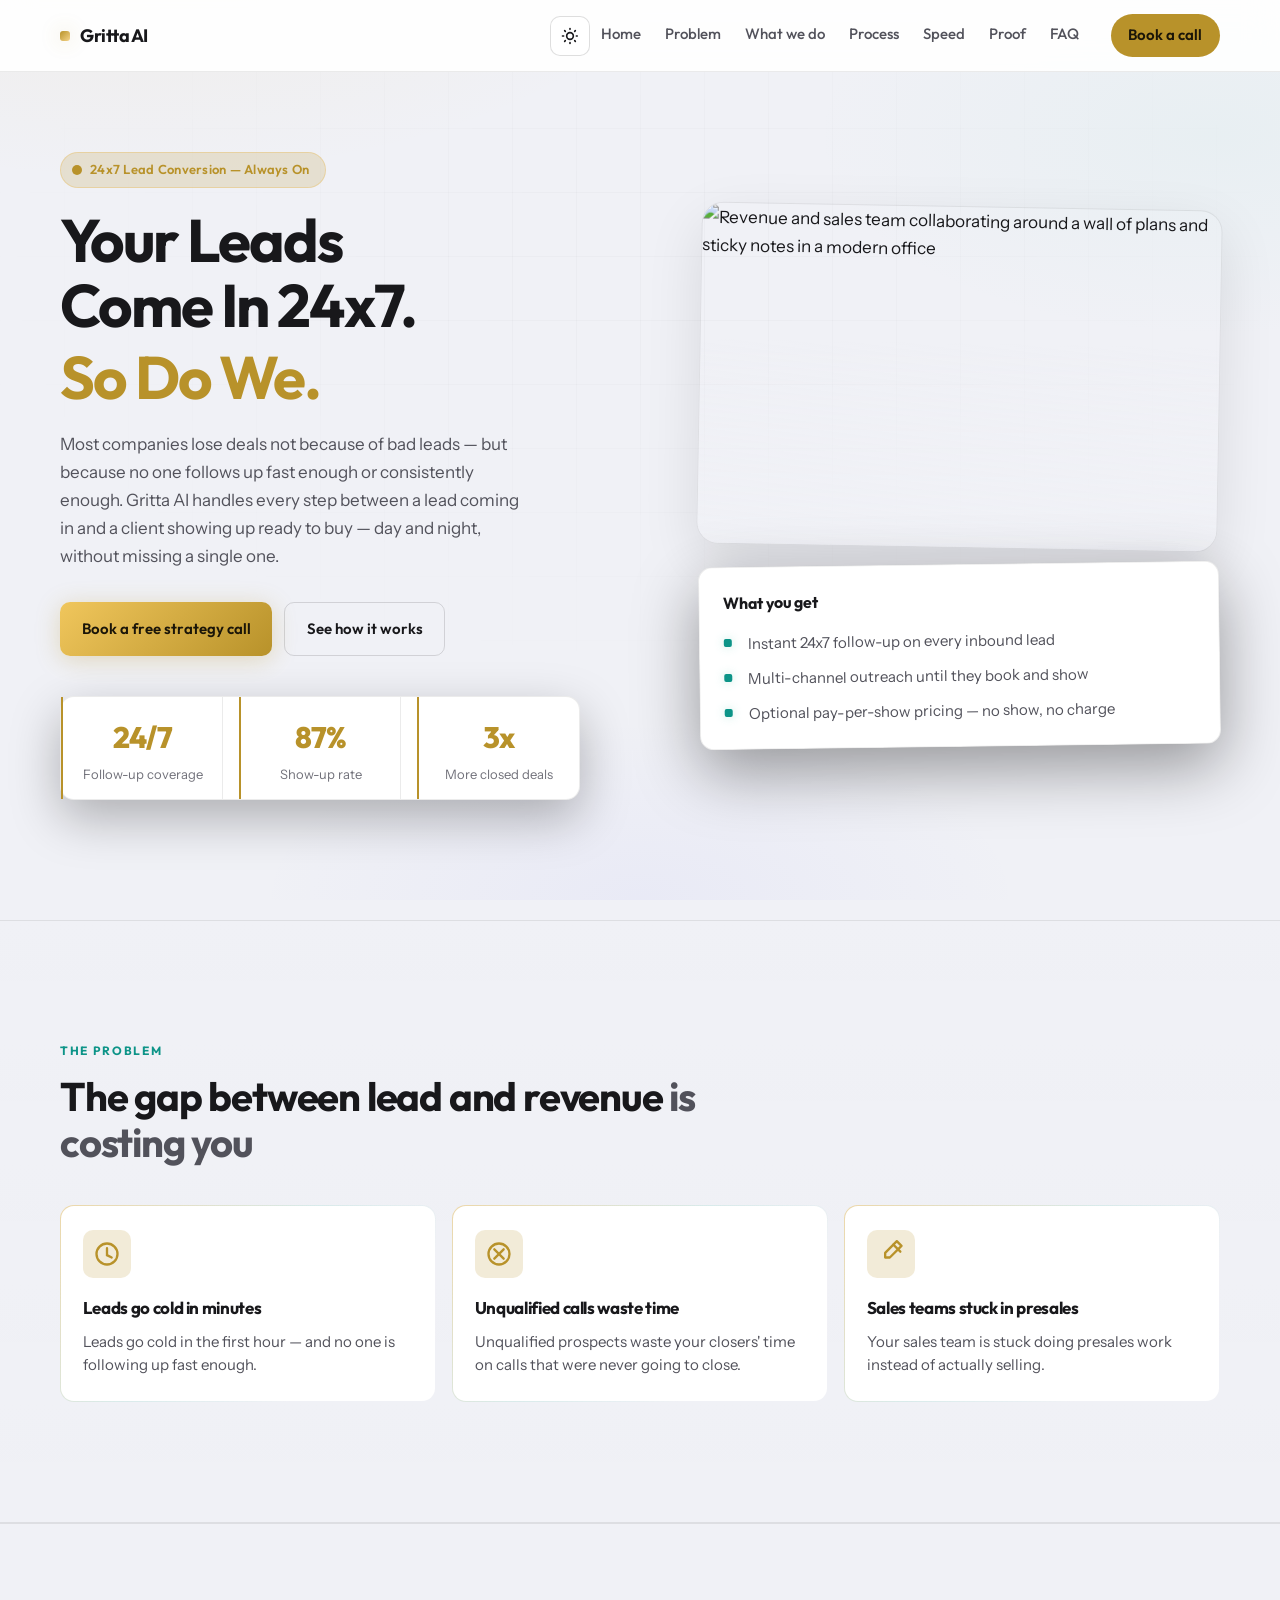
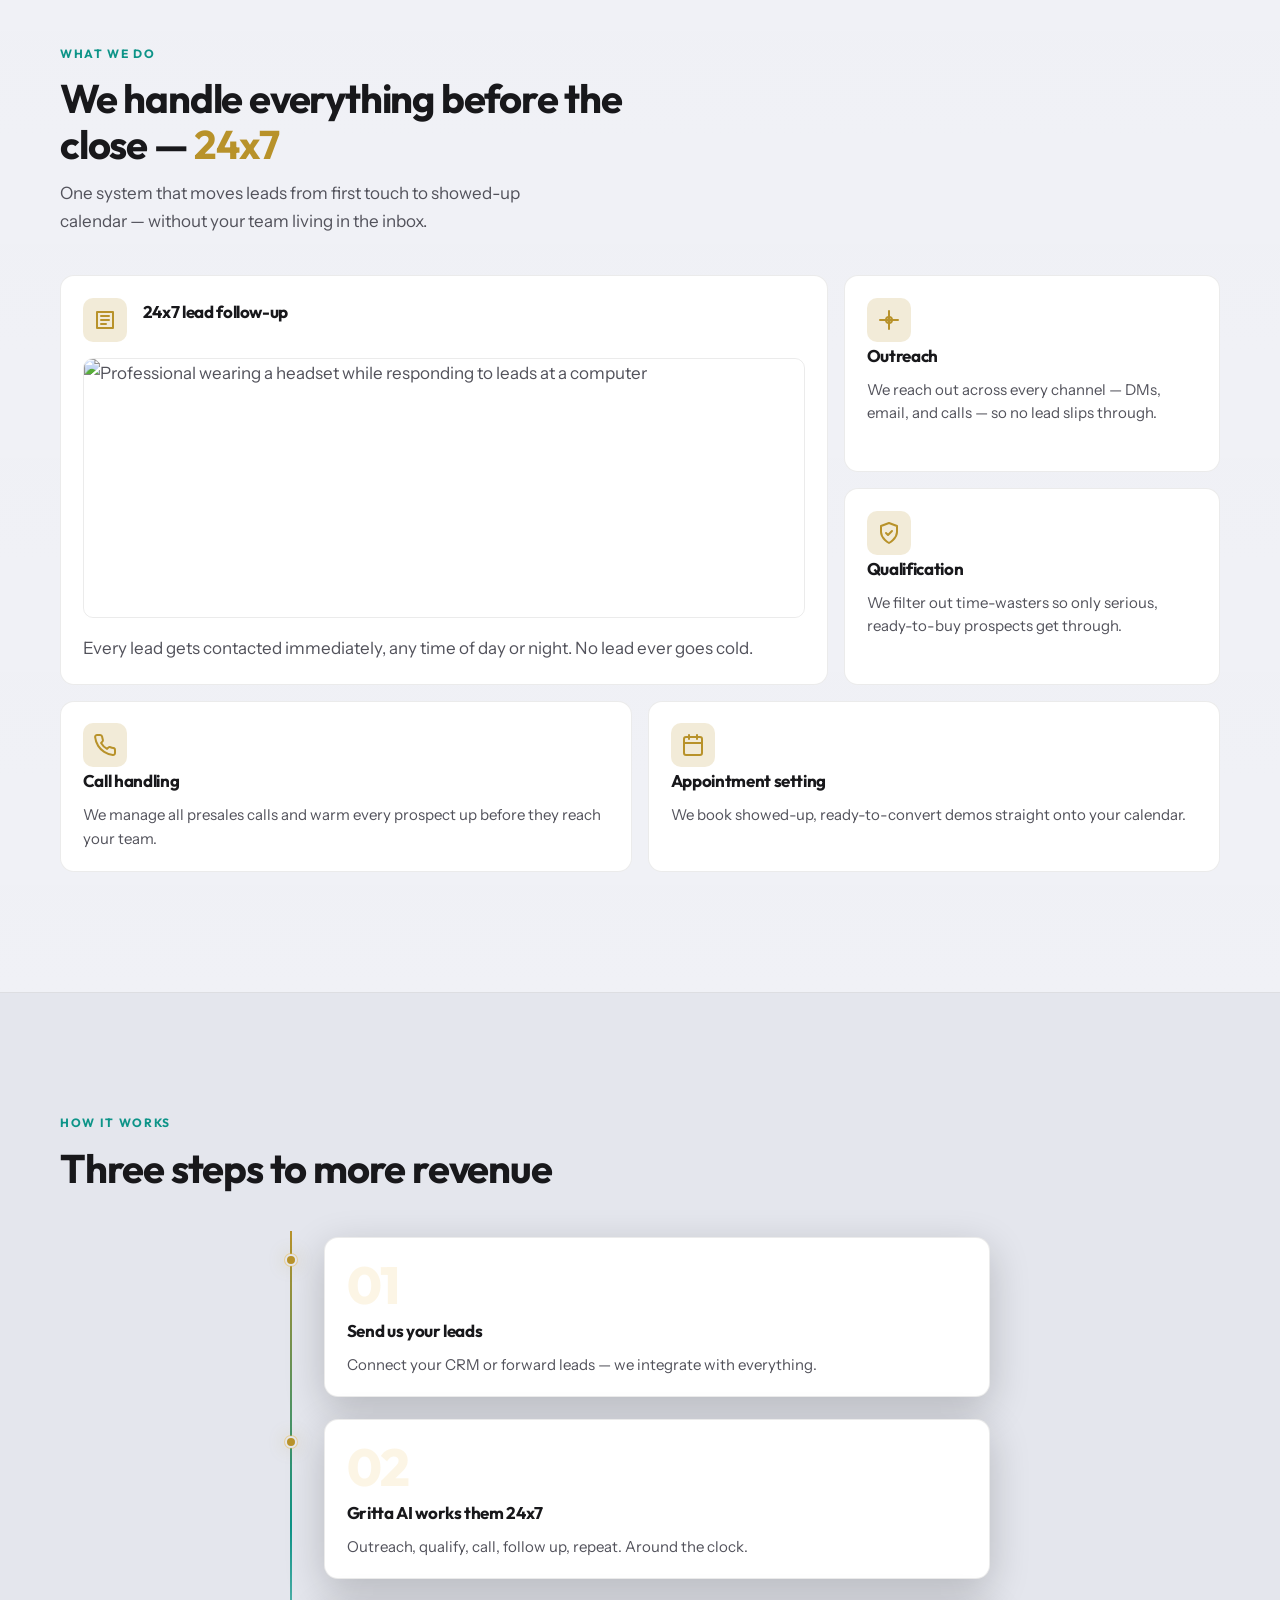
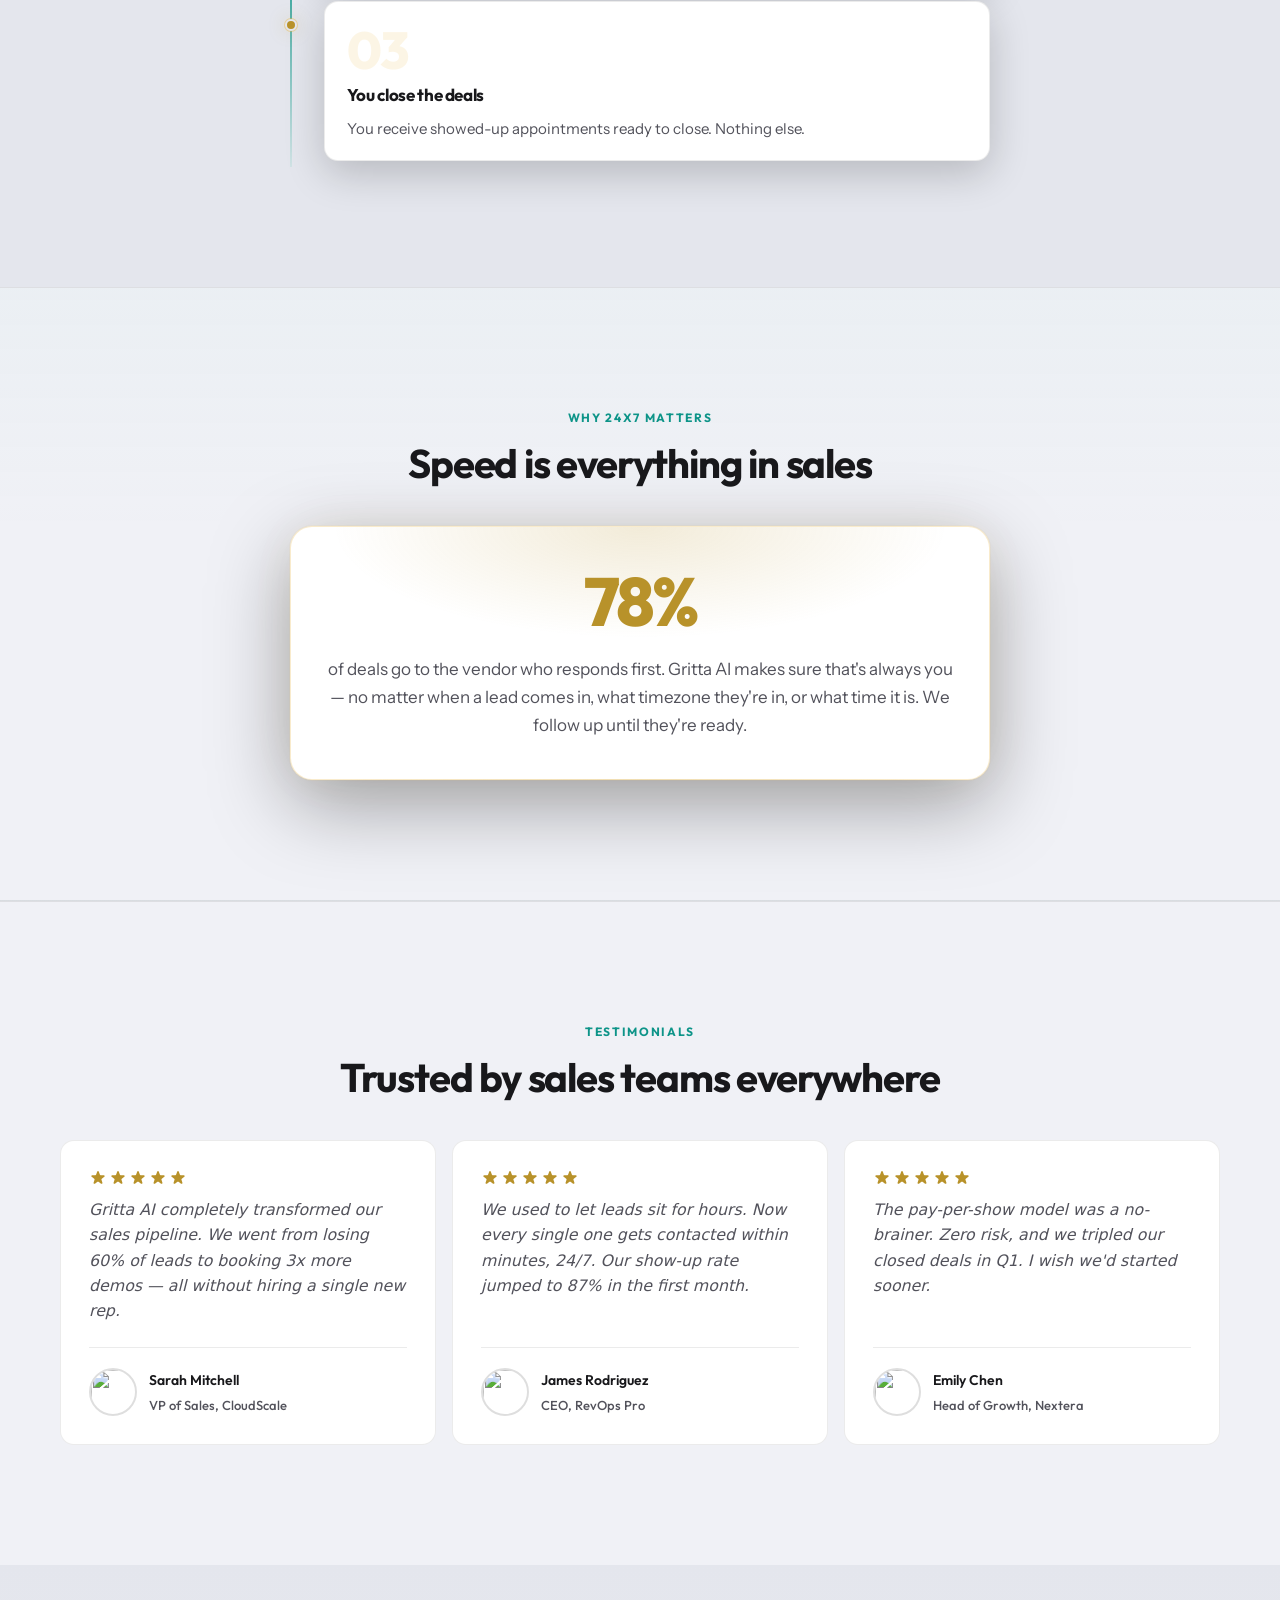
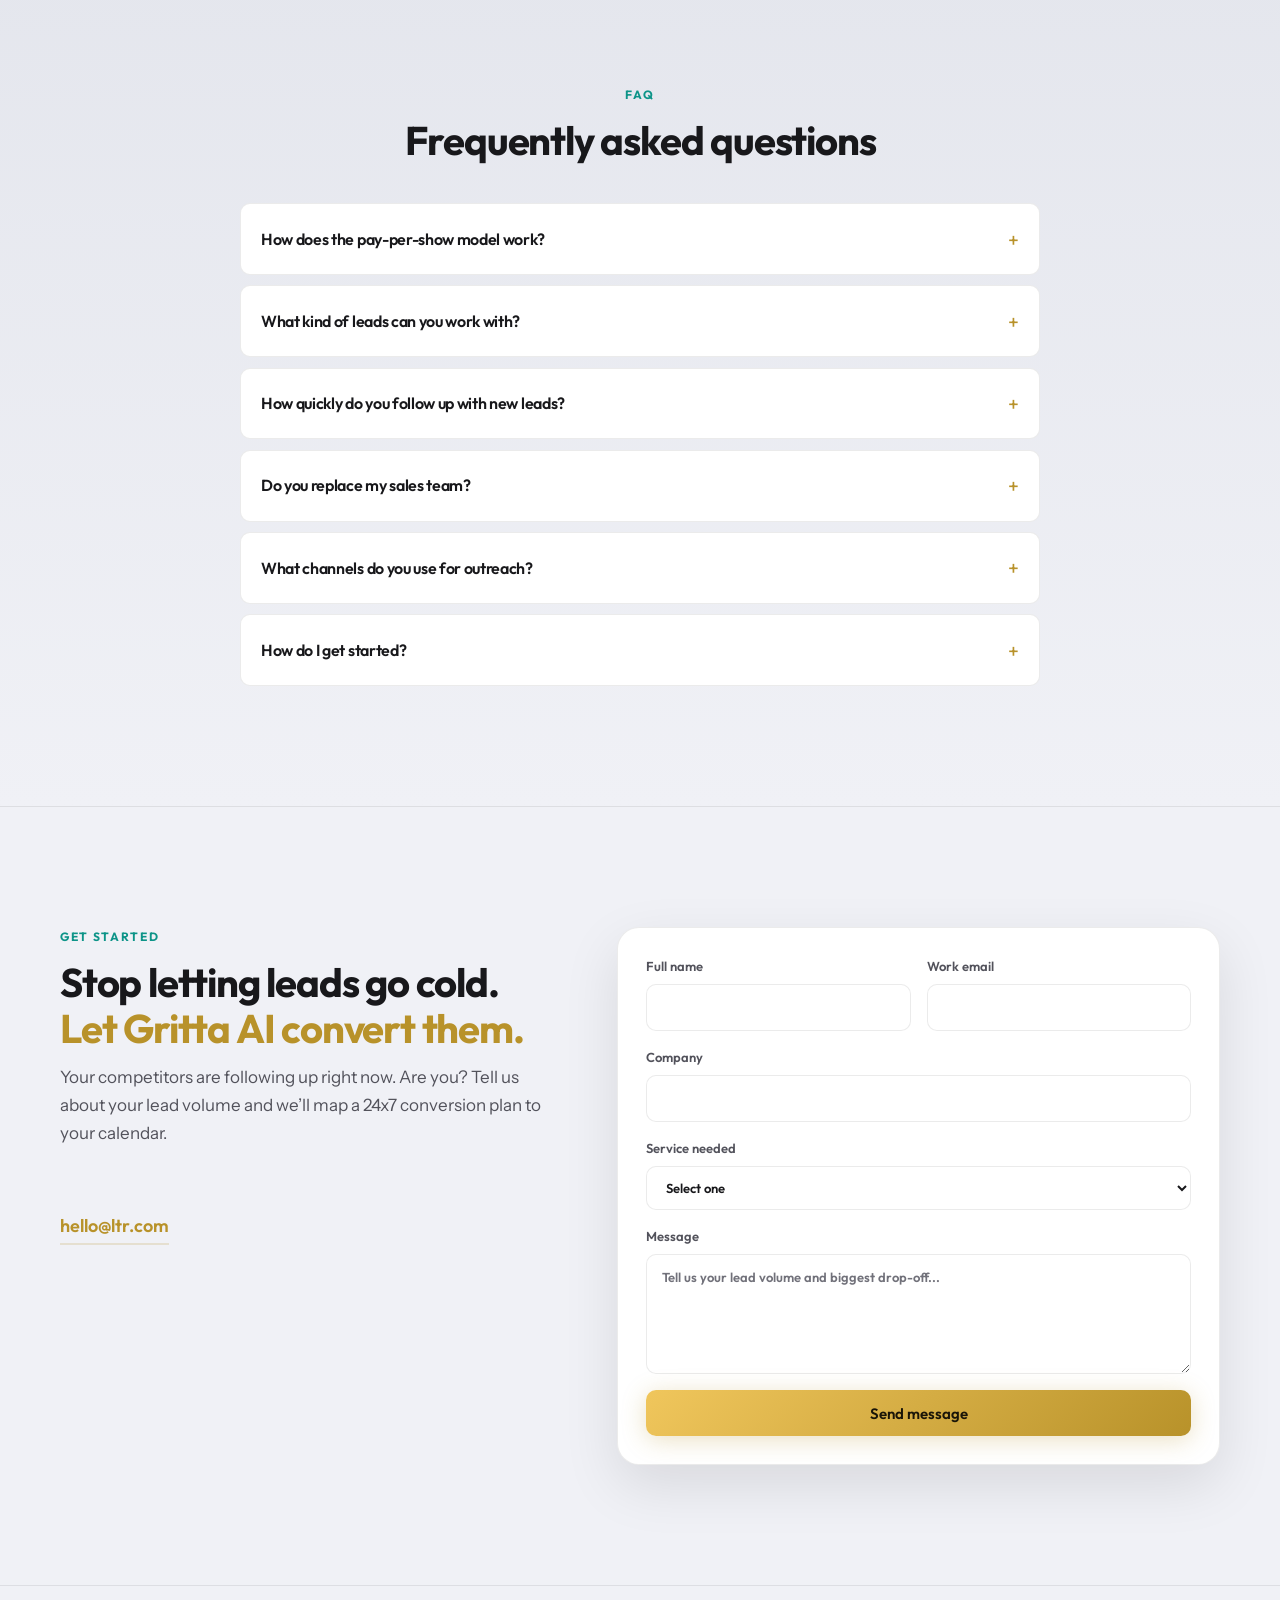
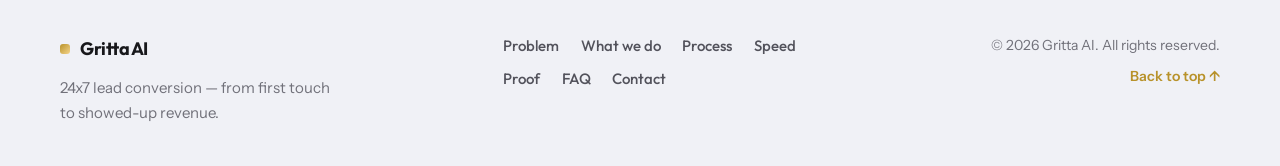
==== commit 6c39fb1f: "dark/light theme implemented" ====
--- a/index.html
+++ b/index.html
@@ -124,7 +124,10 @@
             <span class="eyebrow-dot" aria-hidden="true"></span>
             24x7 Lead Conversion — Always On
           </p>
-          <h1 id="hero-heading">Your Leads Come In 24x7.<br /><span class="hero-title-accent">So Do We.</span></h1>
+          <h1 id="hero-heading" class="hero-heading">
+            <span class="hero-heading-line">Your Leads Come In 24x7.</span>
+            <span class="hero-heading-line hero-title-accent">So Do We.</span>
+          </h1>
           <p class="hero-lede">
             Most companies lose deals not because of bad leads — but because no one follows up fast enough or
             consistently enough. Gritta AI handles every step between a lead coming in and a client showing up
--- a/styles.css
+++ b/styles.css
@@ -451,14 +451,27 @@
   }
 }
 
-.hero h1 {
+.hero h1,
+.hero-heading {
   font-family: var(--font-display);
   font-size: clamp(2.35rem, 5.5vw, 3.75rem);
   font-weight: 700;
-  line-height: 1.05;
+  line-height: 1.08;
   letter-spacing: -0.035em;
-  max-width: min(100%, 22rem);
   margin-bottom: 1.25rem;
+  display: flex;
+  flex-direction: column;
+  align-items: flex-start;
+  gap: 0.12em;
+}
+
+.hero-heading-line {
+  display: block;
+  max-width: 100%;
+}
+
+.hero-heading-line:first-child {
+  text-wrap: balance;
 }
 
 .hero-title-accent {
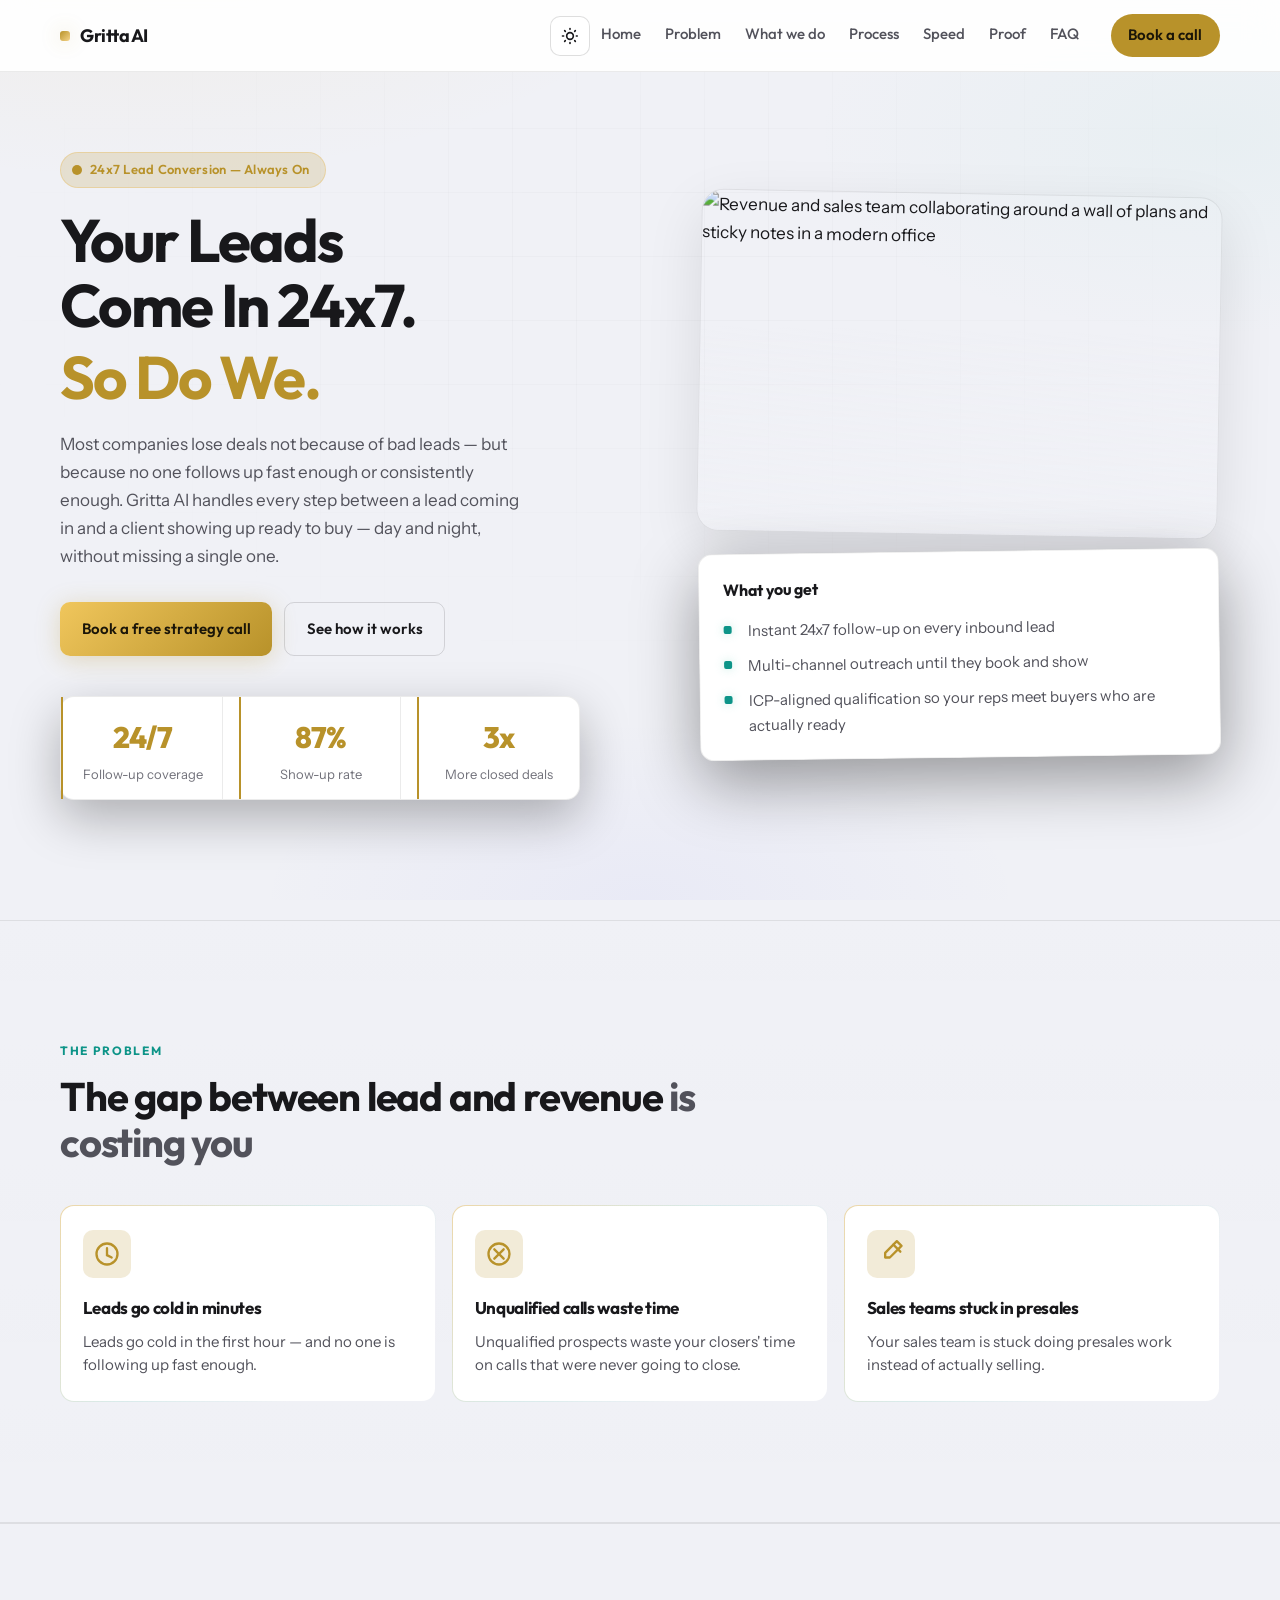
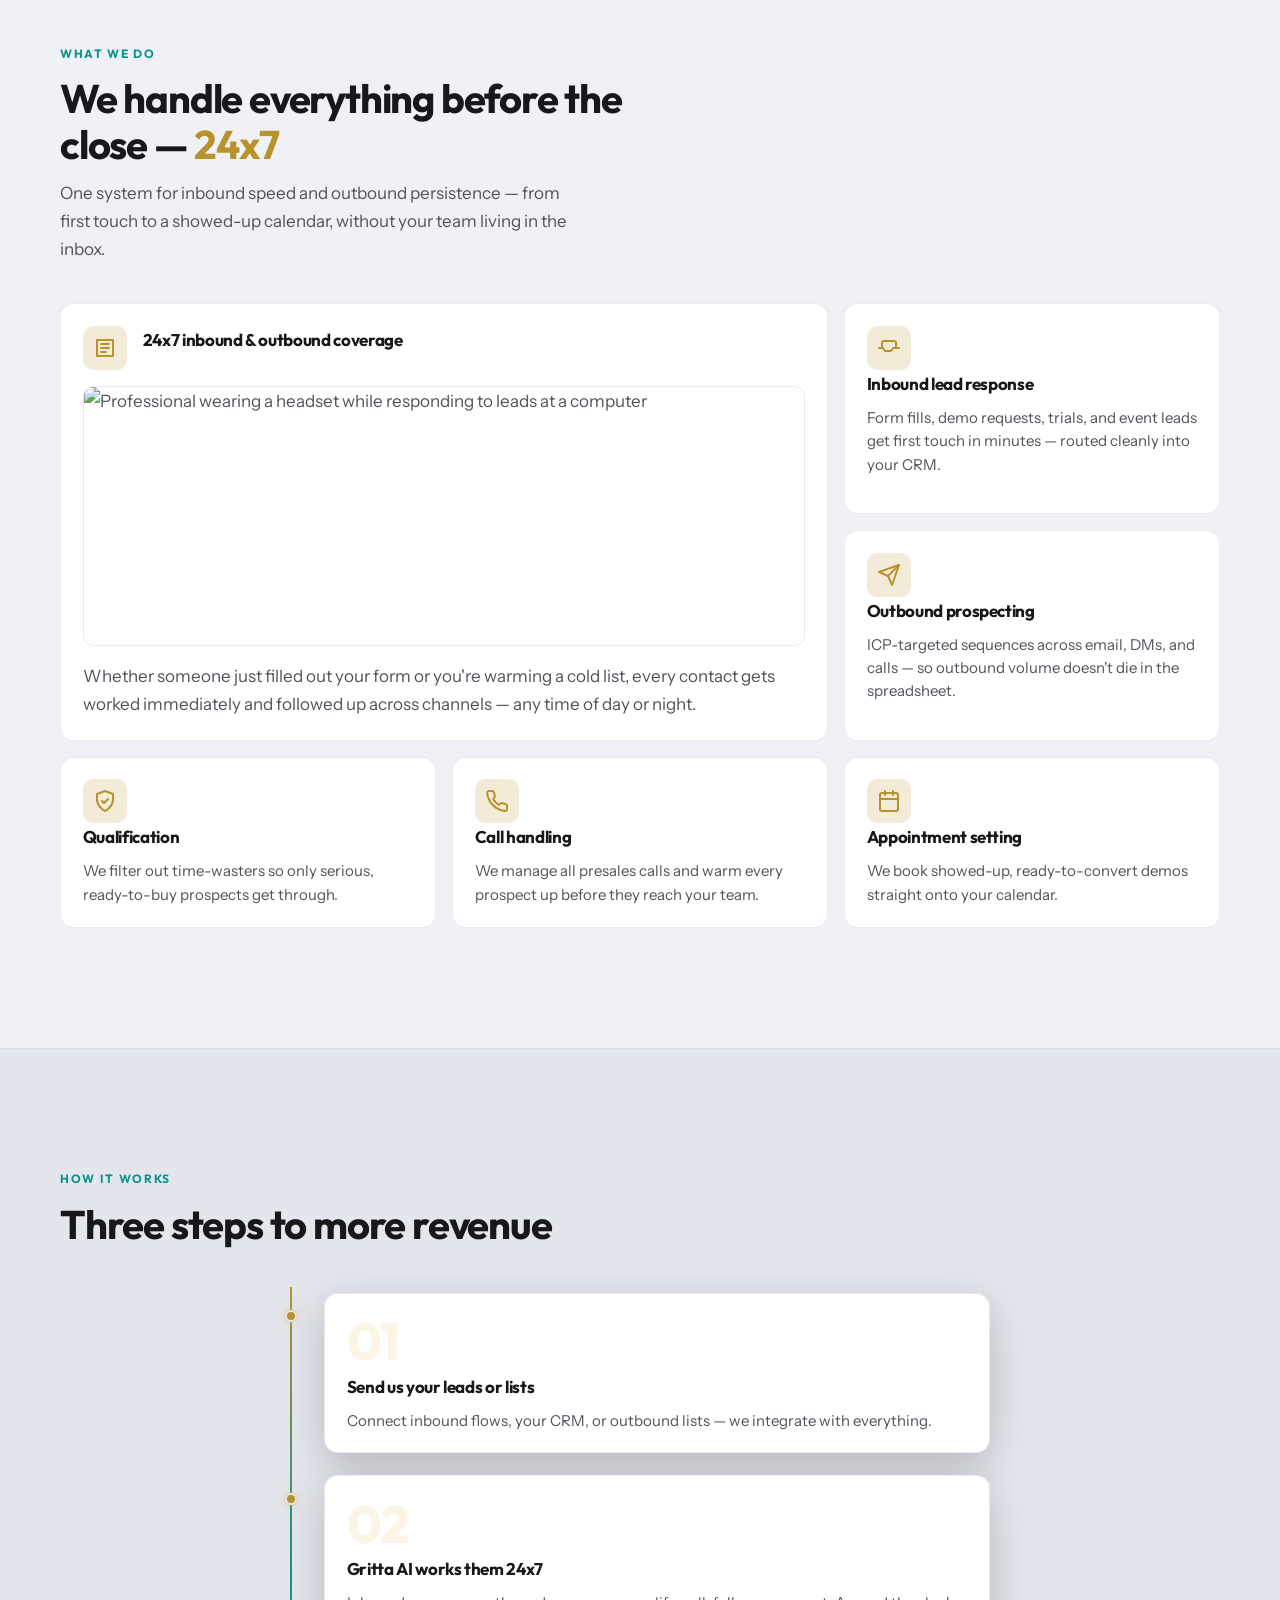
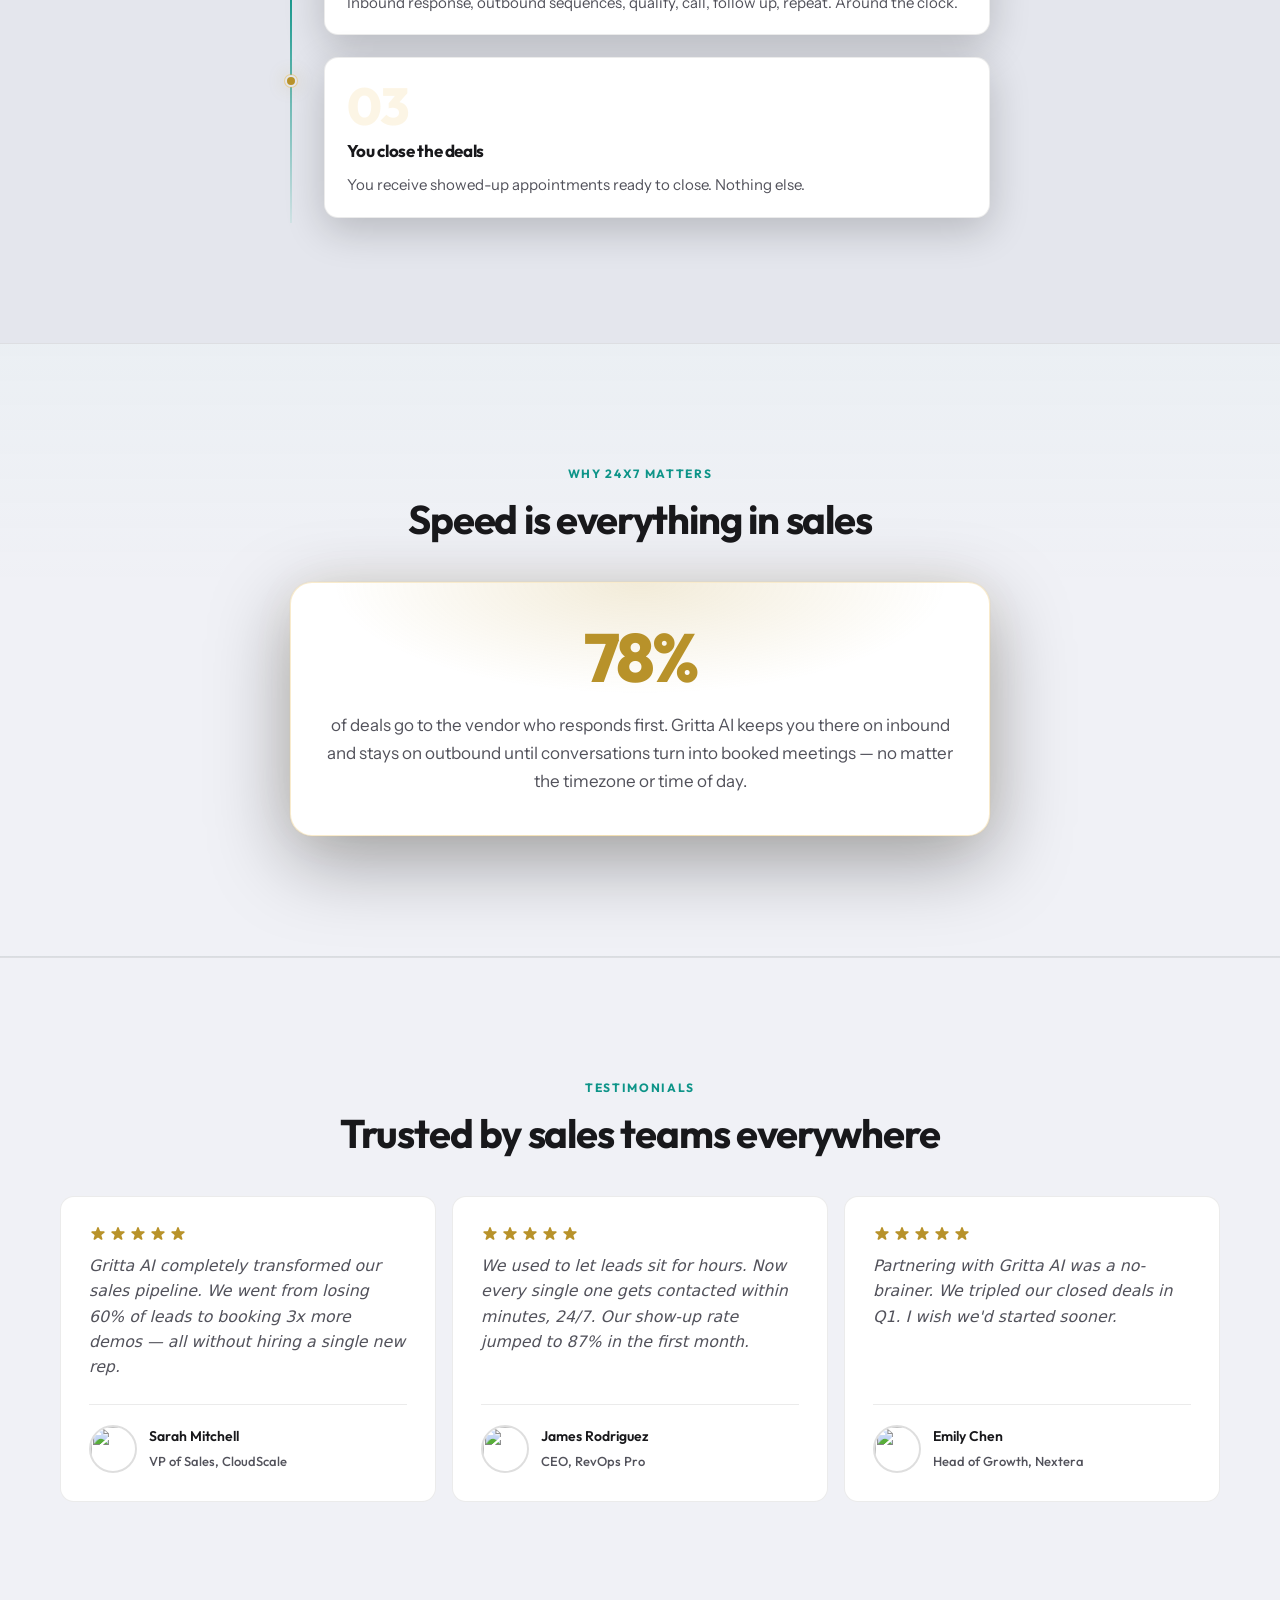
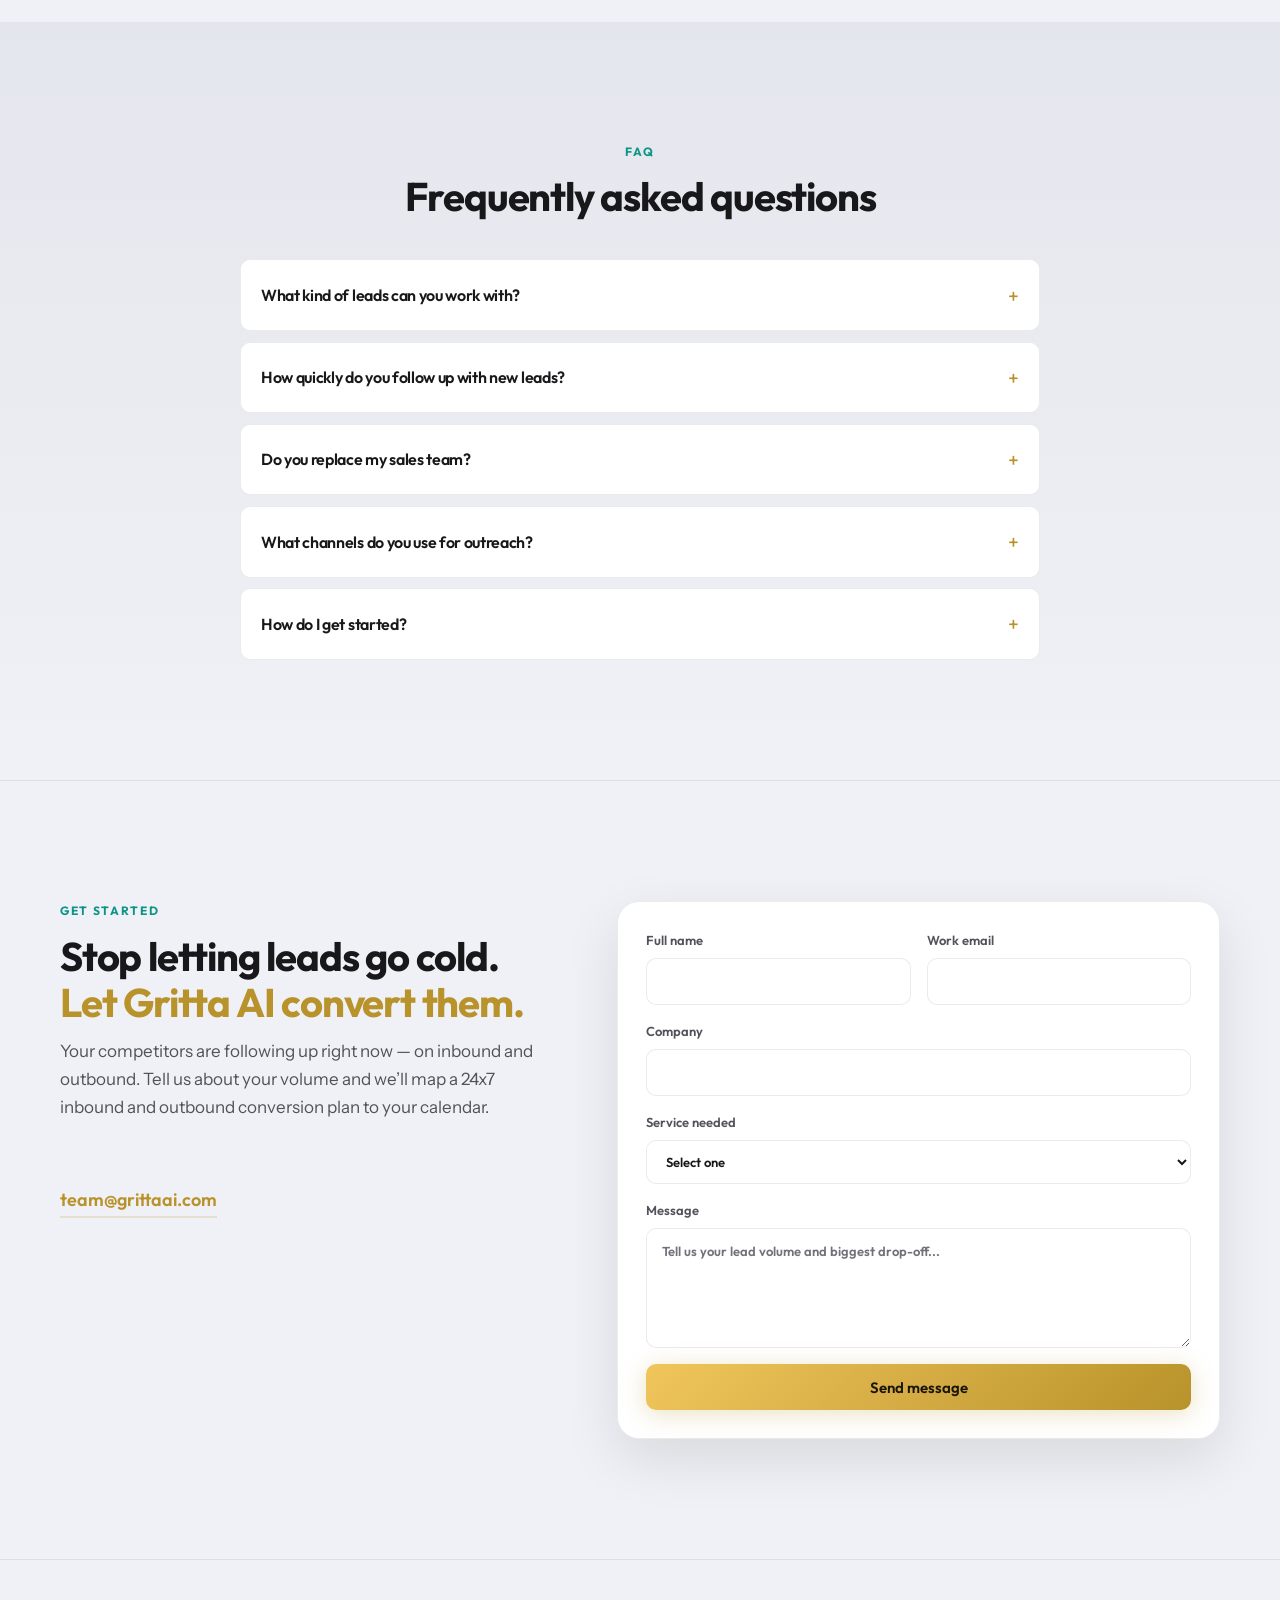
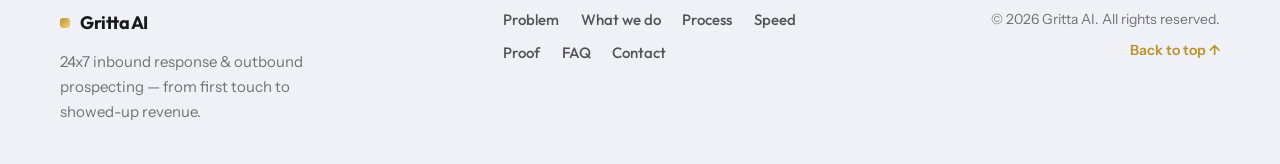
==== commit b8dd88f7: "few changes" ====
--- a/index.html
+++ b/index.html
@@ -6,35 +6,43 @@
   <script>
     (function () {
       var KEY = 'gritta-theme';
-      var t = localStorage.getItem(KEY);
-      document.documentElement.dataset.theme =
-        t === 'light' || t === 'dark' || t === 'system' ? t : 'system';
+      var root = document.documentElement;
+      var t = null;
+      try {
+        t = sessionStorage.getItem(KEY);
+      } catch (e) {}
+      if (t === 'light' || t === 'dark') {
+        root.dataset.theme = t;
+        return;
+      }
+      root.dataset.theme = 'system';
     })();
   </script>
   <meta name="viewport" content="width=device-width, initial-scale=1.0" />
-  <meta name="color-scheme" content="dark light" />
-  <title>Gritta AI — 24x7 Lead Conversion That Actually Closes</title>
+  <meta name="color-scheme" content="light dark" />
+  <title>Gritta AI — 24x7 Inbound & Outbound Lead Conversion</title>
   <meta name="description"
-    content="Gritta AI converts your existing leads into showed-up demos and appointments with 24x7 follow-up. No lead ever goes cold." />
+    content="Gritta AI runs 24x7 inbound lead response and outbound prospecting — fast first touch on every hand-raiser, persistent follow-up on every outbound conversation, until prospects book and show." />
   <meta name="keywords"
-    content="lead conversion, 24x7 sales follow-up, appointment setting, pay per show, outsourced SDR, B2B sales" />
+    content="inbound lead response, outbound prospecting, lead conversion, 24x7 sales follow-up, appointment setting, outsourced SDR, B2B sales" />
   <meta name="robots" content="index,follow" />
   <meta name="author" content="Gritta AI" />
   <link rel="canonical" href="https://leadtorevenue.com/" />
+  <link rel="icon" href="favicon.svg" type="image/svg+xml" />
 
   <meta property="og:type" content="website" />
-  <meta property="og:title" content="Gritta AI — 24x7 Lead Conversion" />
+  <meta property="og:title" content="Gritta AI — 24x7 Inbound & Outbound Conversion" />
   <meta property="og:description"
-    content="Done-for-you lead conversion powered by 24x7 follow-up. Pay only when they show up." />
+    content="Done-for-you inbound response and outbound prospecting with 24x7 follow-up until prospects book and show." />
   <meta property="og:url" content="https://leadtorevenue.com/" />
   <meta property="og:site_name" content="Gritta AI" />
   <meta property="og:image"
     content="https://images.unsplash.com/photo-1553877522-43269d4ea984?auto=format&fit=crop&w=1200&q=80" />
 
   <meta name="twitter:card" content="summary_large_image" />
-  <meta name="twitter:title" content="Gritta AI — 24x7 Lead Conversion" />
+  <meta name="twitter:title" content="Gritta AI — 24x7 Inbound & Outbound Conversion" />
   <meta name="twitter:description"
-    content="Done-for-you lead conversion powered by 24x7 follow-up. Pay only when they show up." />
+    content="Done-for-you inbound response and outbound prospecting with 24x7 follow-up until prospects book and show." />
   <meta name="twitter:image"
     content="https://images.unsplash.com/photo-1553877522-43269d4ea984?auto=format&fit=crop&w=1200&q=80" />
 
@@ -54,8 +62,8 @@
         "name": "Gritta AI",
         "url": "https://leadtorevenue.com",
         "logo": "https://leadtorevenue.com/logo.png",
-        "description": "24x7 lead conversion: follow-up, qualification, and appointment setting until prospects show up ready to buy.",
-        "email": "hello@ltr.com",
+        "description": "24x7 inbound lead response and outbound prospecting: follow-up, qualification, and appointment setting until prospects show up ready to buy.",
+        "email": "team@grittaai.com",
         "sameAs": []
       }
     </script>
@@ -63,13 +71,13 @@
       {
         "@context": "https://schema.org",
         "@type": "Service",
-        "serviceType": "Lead conversion and appointment setting",
+        "serviceType": "Inbound and outbound lead conversion and appointment setting",
         "provider": {
           "@type": "Organization",
           "name": "Gritta AI"
         },
         "areaServed": "Global",
-        "description": "24x7 lead follow-up, multi-channel outreach, qualification, call handling, and pay-per-show appointment setting."
+        "description": "24x7 inbound response and outbound sequences, multi-channel outreach, qualification, call handling, and appointment setting."
       }
     </script>
 </head>
@@ -164,7 +172,7 @@
             <ul class="checklist">
               <li>Instant 24x7 follow-up on every inbound lead</li>
               <li>Multi-channel outreach until they book and show</li>
-              <li>Optional pay-per-show pricing — no show, no charge</li>
+              <li>ICP-aligned qualification so your reps meet buyers who are actually ready</li>
             </ul>
           </aside>
         </div>
@@ -218,8 +226,8 @@
           <p class="kicker">What we do</p>
           <h2>We handle everything before the close — <span class="section-head-accent">24x7</span></h2>
           <p class="section-intro">
-            One system that moves leads from first touch to showed-up calendar — without your team living in the
-            inbox.
+            One system for inbound speed and outbound persistence — from first touch to a showed-up calendar,
+            without your team living in the inbox.
           </p>
         </header>
 
@@ -232,24 +240,41 @@
                     stroke-linecap="round" stroke-linejoin="round" />
                 </svg>
               </span>
-              <h3>24x7 lead follow-up</h3>
+              <h3>24x7 inbound &amp; outbound coverage</h3>
             </div>
             <img class="service-card-image"
               src="https://images.unsplash.com/photo-1573164713714-d95e436ab8d6?auto=format&fit=crop&w=1000&q=80"
               alt="Professional wearing a headset while responding to leads at a computer" loading="lazy" width="800"
               height="480" />
-            <p>Every lead gets contacted immediately, any time of day or night. No lead ever goes cold.</p>
+            <p>Whether someone just filled out your form or you're warming a cold list, every contact gets worked
+              immediately and followed up across channels — any time of day or night.</p>
           </article>
 
           <article class="offer-card">
             <span class="service-icon" aria-hidden="true">
               <svg width="24" height="24" viewBox="0 0 24 24" fill="none" xmlns="http://www.w3.org/2000/svg">
-                <path d="M12 3v18M3 12h18" stroke="currentColor" stroke-width="2" stroke-linecap="round" />
-                <circle cx="12" cy="12" r="3" stroke="currentColor" stroke-width="2" />
-              </svg>
-            </span>
-            <h3>Outreach</h3>
-            <p>We reach out across every channel — DMs, email, and calls — so no lead slips through.</p>
+                <path d="M22 12h-6l-2 3H8l-2-3H2" stroke="currentColor" stroke-width="2" stroke-linecap="round"
+                  stroke-linejoin="round" />
+                <path d="M5 12V7a2 2 0 012-2h10a2 2 0 012 2v5" stroke="currentColor" stroke-width="2"
+                  stroke-linecap="round" stroke-linejoin="round" />
+              </svg>
+            </span>
+            <h3>Inbound lead response</h3>
+            <p>Form fills, demo requests, trials, and event leads get first touch in minutes — routed cleanly into
+              your CRM.</p>
+          </article>
+
+          <article class="offer-card">
+            <span class="service-icon" aria-hidden="true">
+              <svg width="24" height="24" viewBox="0 0 24 24" fill="none" xmlns="http://www.w3.org/2000/svg">
+                <path d="M22 2L11 13" stroke="currentColor" stroke-width="2" stroke-linecap="round" />
+                <path d="M22 2l-7 20-4-9-9-4 20-7z" stroke="currentColor" stroke-width="2" stroke-linecap="round"
+                  stroke-linejoin="round" />
+              </svg>
+            </span>
+            <h3>Outbound prospecting</h3>
+            <p>ICP-targeted sequences across email, DMs, and calls — so outbound volume doesn't die in the
+              spreadsheet.</p>
           </article>
 
           <article class="offer-card">
@@ -301,8 +326,8 @@
               <span class="process-step-marker" aria-hidden="true"></span>
               <div class="process-step-body">
                 <span class="process-step-num" aria-hidden="true">01</span>
-                <h3>Send us your leads</h3>
-                <p>Connect your CRM or forward leads — we integrate with everything.</p>
+                <h3>Send us your leads or lists</h3>
+                <p>Connect inbound flows, your CRM, or outbound lists — we integrate with everything.</p>
               </div>
             </li>
             <li class="process-step">
@@ -310,7 +335,7 @@
               <div class="process-step-body">
                 <span class="process-step-num" aria-hidden="true">02</span>
                 <h3>Gritta AI works them 24x7</h3>
-                <p>Outreach, qualify, call, follow up, repeat. Around the clock.</p>
+                <p>Inbound response, outbound sequences, qualify, call, follow up, repeat. Around the clock.</p>
               </div>
             </li>
             <li class="process-step">
@@ -335,8 +360,8 @@
         <div class="spotlight-card">
           <p class="spotlight-stat" aria-label="78 percent">78%</p>
           <p class="spotlight-copy">
-            of deals go to the vendor who responds first. Gritta AI makes sure that's always you — no matter when
-            a lead comes in, what timezone they're in, or what time it is. We follow up until they're ready.
+            of deals go to the vendor who responds first. Gritta AI keeps you there on inbound and stays on
+            outbound until conversations turn into booked meetings — no matter the timezone or time of day.
           </p>
         </div>
       </div>
@@ -396,8 +421,7 @@
               <svg width="18" height="18" viewBox="0 0 20 20" aria-hidden="true"><path fill="currentColor" d="M9.049 2.927c.3-.921 1.603-.921 1.902 0l1.07 3.292a1 1 0 00.95.69h3.462c.969 0 1.371 1.24.588 1.81l-2.8 2.034a1 1 0 00-.364 1.118l1.07 3.292c.3.921-.755 1.688-1.54 1.118l-2.8-2.034a1 1 0 00-1.175 0l-2.8 2.034c-.784.57-1.838-.197-1.539-1.118l1.07-3.292a1 1 0 00-.364-1.118L2.98 8.72c-.783-.57-.38-1.81.588-1.81h3.461a1 1 0 00.951-.69l1.07-3.292z" /></svg>
             </div>
             <p>
-              The pay-per-show model was a no-brainer. Zero risk, and we tripled our closed deals in Q1. I wish we'd
-              started sooner.
+              Partnering with Gritta AI was a no-brainer. We tripled our closed deals in Q1. I wish we'd started sooner.
             </p>
             <footer>
               <img class="avatar"
@@ -418,17 +442,10 @@
         </header>
         <div class="faq-list faq-list--wide">
           <details class="faq-item">
-            <summary>How does the pay-per-show model work?</summary>
-            <p>
-              You only pay when an appointment actually shows up on your calendar. If a prospect no-shows, you don't
-              get charged. No retainers, no setup fees, no hidden costs.
-            </p>
-          </details>
-          <details class="faq-item">
             <summary>What kind of leads can you work with?</summary>
             <p>
-              Inbound form fills, demo requests, trial signups, event lists, and qualified outbound replies — we align
-              scripts and qualification to your ICP and sales motion.
+              Inbound form fills, demo requests, trial signups, and event leads — plus cold and warm outbound lists
+              and campaign replies. We align scripts and qualification to your ICP and sales motion.
             </p>
           </details>
           <details class="faq-item">
@@ -471,11 +488,11 @@
             <h2>Stop letting leads go cold.<br /><span class="section-head-accent">Let Gritta AI convert them.</span>
             </h2>
             <p class="section-intro">
-              Your competitors are following up right now. Are you? Tell us about your lead volume and we’ll map a
-              24x7 conversion plan to your calendar.
+              Your competitors are following up right now — on inbound and outbound. Tell us about your volume and
+              we’ll map a 24x7 inbound and outbound conversion plan to your calendar.
             </p>
           </header>
-          <a class="contact-email" href="mailto:hello@ltr.com">hello@ltr.com</a>
+          <a class="contact-email" href="mailto:team@grittaai.com">team@grittaai.com</a>
         </div>
         <form class="contact-form" action="#" method="post">
           <div class="form-row">
@@ -496,10 +513,9 @@
             Service needed
             <select name="service" required>
               <option value="">Select one</option>
-              <option>24x7 lead follow-up</option>
-              <option>Pay-per-show appointments</option>
-              <option>Outbound + qualification</option>
-              <option>Full conversion program</option>
+              <option>Inbound response (24x7)</option>
+              <option>Outbound prospecting &amp; sequences</option>
+              <option>Full inbound + outbound program</option>
               <option>Let's discuss on a call</option>
             </select>
           </label>
@@ -520,7 +536,7 @@
           <span class="brand-mark" aria-hidden="true"></span>
           <span class="brand-text">Gritta AI</span>
         </a>
-        <p class="footer-tagline">24x7 lead conversion — from first touch to showed-up revenue.</p>
+        <p class="footer-tagline">24x7 inbound response &amp; outbound prospecting — from first touch to showed-up revenue.</p>
       </div>
       <nav class="footer-nav" aria-label="Footer">
         <a href="#problem">Problem</a>
--- a/styles.css
+++ b/styles.css
@@ -1,5 +1,11 @@
 /* Gritta AI — site styles */
 
+/*
+  Theme model (same idea as system theme detection reference):
+  - :root defaults to light palette (system light).
+  - @media (prefers-color-scheme: dark) applies dark palette only when data-theme="system".
+  - data-theme="dark" / "light" are user overrides from the toggle (stored in sessionStorage).
+*/
 :root {
   --radius-sm: 10px;
   --radius-md: 14px;
@@ -8,28 +14,54 @@
   --font-display: "Outfit", system-ui, sans-serif;
   --font-body: "Instrument Sans", system-ui, sans-serif;
   --header-h: 72px;
-  --bg-deep: #060607;
-  --bg: #0c0c0f;
-  --bg-raised: #121218;
-  --bg-card: #16161d;
-  --bg-card-hover: #1c1c26;
-  --border: rgba(255, 255, 255, 0.06);
-  --border-strong: rgba(255, 255, 255, 0.12);
-  --text: #f4f4f5;
-  --text-muted: #a1a1aa;
+  --bg-deep: #f0f1f6;
+  --bg: #e4e6ed;
+  --bg-raised: #ffffff;
+  --bg-card: #ffffff;
+  --bg-card-hover: #f4f5fa;
+  --border: rgba(0, 0, 0, 0.08);
+  --border-strong: rgba(0, 0, 0, 0.13);
+  --text: #18181b;
+  --text-muted: #52525b;
   --text-faint: #71717a;
-  --accent: #e8b84a;
-  --accent-dim: rgba(232, 184, 74, 0.14);
-  --accent-glow: rgba(232, 184, 74, 0.35);
-  --accent-2: #7dd3c0;
-  --shadow-lg: 0 24px 80px rgba(0, 0, 0, 0.55);
-  --header-bg: rgba(6, 6, 7, 0.72);
-  --hero-frame-overlay: rgba(6, 6, 7, 0.85);
-  --page-grid-opacity: 0.5;
-  --page-grid-line: rgba(255, 255, 255, 0.02);
-  color-scheme: dark;
-}
-
+  --accent: #b8922a;
+  --accent-dim: rgba(184, 146, 42, 0.18);
+  --accent-glow: rgba(184, 146, 42, 0.28);
+  --accent-2: #0d9488;
+  --shadow-lg: 0 20px 56px rgba(0, 0, 0, 0.1);
+  --header-bg: rgba(255, 255, 255, 0.9);
+  --hero-frame-overlay: rgba(240, 241, 246, 0.92);
+  --page-grid-opacity: 0.35;
+  --page-grid-line: rgba(0, 0, 0, 0.06);
+  color-scheme: light;
+}
+
+@media (prefers-color-scheme: dark) {
+  :root[data-theme="system"] {
+    --bg-deep: #060607;
+    --bg: #0c0c0f;
+    --bg-raised: #121218;
+    --bg-card: #16161d;
+    --bg-card-hover: #1c1c26;
+    --border: rgba(255, 255, 255, 0.06);
+    --border-strong: rgba(255, 255, 255, 0.12);
+    --text: #f4f4f5;
+    --text-muted: #a1a1aa;
+    --text-faint: #71717a;
+    --accent: #e8b84a;
+    --accent-dim: rgba(232, 184, 74, 0.14);
+    --accent-glow: rgba(232, 184, 74, 0.35);
+    --accent-2: #7dd3c0;
+    --shadow-lg: 0 24px 80px rgba(0, 0, 0, 0.55);
+    --header-bg: rgba(6, 6, 7, 0.72);
+    --hero-frame-overlay: rgba(6, 6, 7, 0.85);
+    --page-grid-opacity: 0.5;
+    --page-grid-line: rgba(255, 255, 255, 0.02);
+    color-scheme: dark;
+  }
+}
+
+/* User chose light in the toggle (including while system is dark) */
 :root[data-theme="light"] {
   --bg-deep: #f0f1f6;
   --bg: #e4e6ed;
@@ -53,31 +85,7 @@
   color-scheme: light;
 }
 
-@media (prefers-color-scheme: light) {
-  :root[data-theme="system"] {
-    --bg-deep: #f0f1f6;
-    --bg: #e4e6ed;
-    --bg-raised: #ffffff;
-    --bg-card: #ffffff;
-    --bg-card-hover: #f4f5fa;
-    --border: rgba(0, 0, 0, 0.08);
-    --border-strong: rgba(0, 0, 0, 0.13);
-    --text: #18181b;
-    --text-muted: #52525b;
-    --text-faint: #71717a;
-    --accent: #b8922a;
-    --accent-dim: rgba(184, 146, 42, 0.18);
-    --accent-glow: rgba(184, 146, 42, 0.28);
-    --accent-2: #0d9488;
-    --shadow-lg: 0 20px 56px rgba(0, 0, 0, 0.1);
-    --header-bg: rgba(255, 255, 255, 0.9);
-    --hero-frame-overlay: rgba(240, 241, 246, 0.92);
-    --page-grid-opacity: 0.35;
-    --page-grid-line: rgba(0, 0, 0, 0.06);
-    color-scheme: light;
-  }
-}
-
+/* User chose dark in the toggle (including while system is light) */
 :root[data-theme="dark"] {
   --bg-deep: #060607;
   --bg: #0c0c0f;
@@ -101,10 +109,6 @@
   color-scheme: dark;
 }
 
-:root[data-theme="system"] {
-  color-scheme: dark light;
-}
-
 *,
 *::before,
 *::after {
@@ -959,12 +963,17 @@
 }
 
 .offer-bento > .offer-card:nth-child(4) {
-  grid-column: 1 / span 3;
+  grid-column: 1 / span 2;
   grid-row: 3;
 }
 
 .offer-bento > .offer-card:nth-child(5) {
-  grid-column: 4 / span 3;
+  grid-column: 3 / span 2;
+  grid-row: 3;
+}
+
+.offer-bento > .offer-card:nth-child(6) {
+  grid-column: 5 / span 2;
   grid-row: 3;
 }
 
@@ -1530,7 +1539,8 @@
   .offer-bento > .offer-card:nth-child(2),
   .offer-bento > .offer-card:nth-child(3),
   .offer-bento > .offer-card:nth-child(4),
-  .offer-bento > .offer-card:nth-child(5) {
+  .offer-bento > .offer-card:nth-child(5),
+  .offer-bento > .offer-card:nth-child(6) {
     grid-column: auto;
     grid-row: auto;
   }
